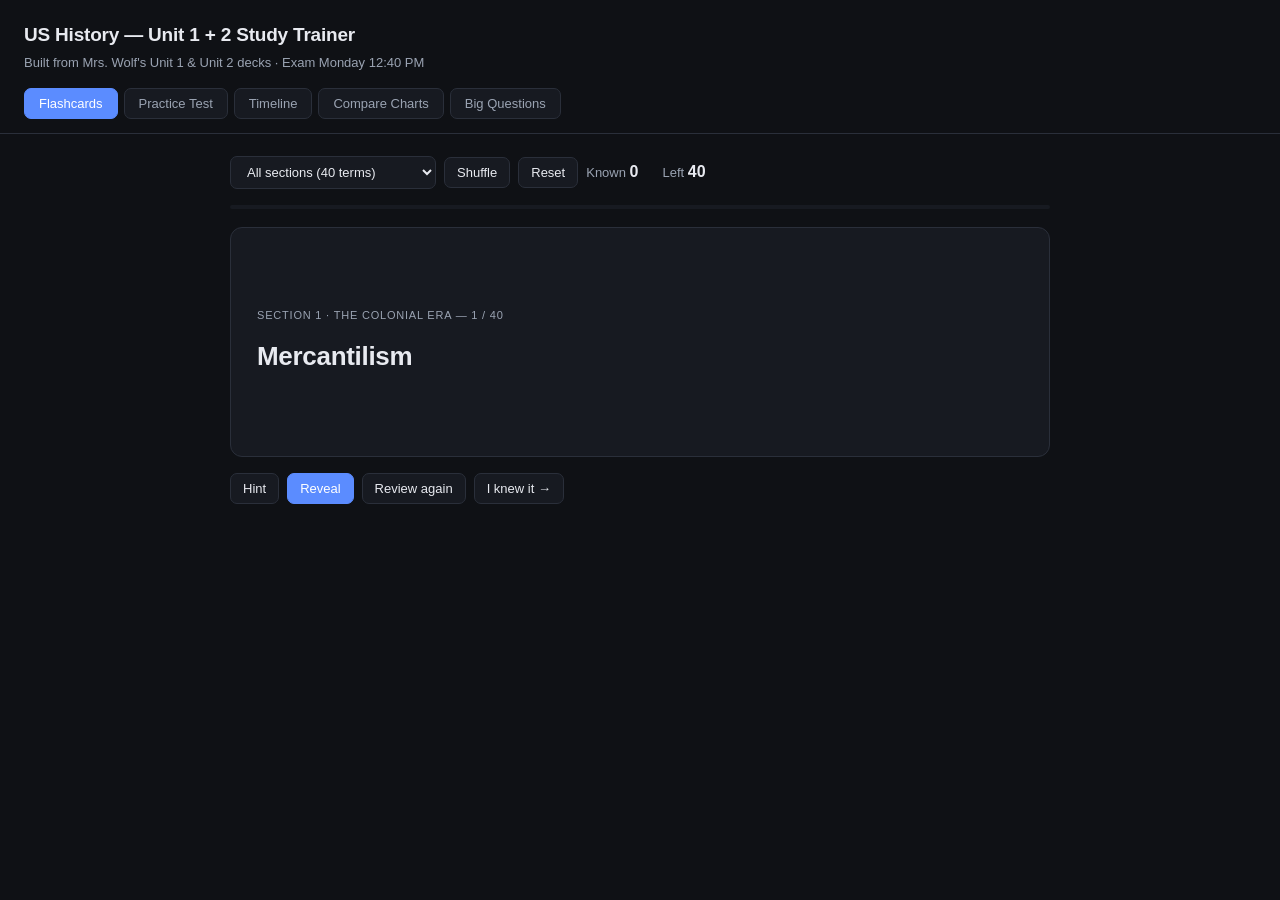
==== index.html @ d0012673 "Add USH Unit 1+2 study trainer" ====
<!DOCTYPE html>
<html lang="en">
<head>
<meta charset="utf-8">
<meta name="viewport" content="width=device-width,initial-scale=1">
<title>USH Unit 1+2 Study Trainer</title>
<style>
:root{
  --bg:#0f1115; --panel:#171a21; --panel2:#1e222b; --line:#2a2f3a;
  --ink:#e8eaf0; --dim:#9aa3b2; --accent:#5b8cff; --good:#3ecf8e; --warn:#ffb020; --bad:#ff5c5c;
}
*{box-sizing:border-box}
body{margin:0;background:var(--bg);color:var(--ink);font:15px/1.55 -apple-system,BlinkMacSystemFont,"Segoe UI",sans-serif}
header{padding:20px 24px 14px;border-bottom:1px solid var(--line);position:sticky;top:0;background:var(--bg);z-index:10}
h1{margin:0 0 4px;font-size:19px;letter-spacing:-.2px}
.sub{color:var(--dim);font-size:13px}
nav{display:flex;gap:6px;margin-top:14px;flex-wrap:wrap}
nav button{background:var(--panel);border:1px solid var(--line);color:var(--dim);padding:7px 14px;border-radius:7px;cursor:pointer;font-size:13px;font-weight:500}
nav button.on{background:var(--accent);border-color:var(--accent);color:#fff}
main{max-width:860px;margin:0 auto;padding:22px 20px 80px}
.view{display:none} .view.on{display:block}
.bar{display:flex;gap:8px;flex-wrap:wrap;align-items:center;margin-bottom:16px}
select,.btn{background:var(--panel);border:1px solid var(--line);color:var(--ink);padding:7px 12px;border-radius:7px;font-size:13px;cursor:pointer}
.btn:hover{border-color:var(--accent)}
.btn.primary{background:var(--accent);border-color:var(--accent);color:#fff}
.prog{height:4px;background:var(--panel);border-radius:3px;overflow:hidden;margin-bottom:18px}
.prog i{display:block;height:100%;background:var(--accent);width:0;transition:width .25s}
.card{background:var(--panel);border:1px solid var(--line);border-radius:12px;padding:30px 26px;min-height:230px;display:flex;flex-direction:column;justify-content:center}
.tag{font-size:11px;text-transform:uppercase;letter-spacing:.8px;color:var(--dim);margin-bottom:12px}
.term{font-size:26px;font-weight:600;letter-spacing:-.3px}
.defn{margin-top:18px;padding-top:18px;border-top:1px solid var(--line);color:#cdd4e0;font-size:15px}
.defn ul{margin:8px 0 0;padding-left:18px} .defn li{margin:3px 0}
.hint{margin-top:14px;color:var(--warn);font-size:13px;font-style:italic}
.hidden{display:none}
.row{display:flex;gap:8px;margin-top:16px;flex-wrap:wrap}
.q{background:var(--panel);border:1px solid var(--line);border-radius:10px;padding:18px 20px;margin-bottom:12px}
.q h3{margin:0 0 12px;font-size:15px;font-weight:600}
.opt{display:block;width:100%;text-align:left;background:var(--panel2);border:1px solid var(--line);color:var(--ink);padding:10px 14px;border-radius:7px;margin-bottom:7px;cursor:pointer;font-size:14px}
.opt:hover{border-color:var(--accent)}
.opt.right{border-color:var(--good);background:rgba(62,207,142,.12)}
.opt.wrong{border-color:var(--bad);background:rgba(255,92,92,.12)}
.opt:disabled{cursor:default}
.why{margin-top:10px;font-size:13px;color:var(--dim);border-left:2px solid var(--accent);padding-left:12px}
.score{background:var(--panel);border:1px solid var(--line);border-radius:10px;padding:16px 20px;margin-bottom:16px;font-size:14px}
table{width:100%;border-collapse:collapse;margin:10px 0;font-size:13.5px}
th,td{border:1px solid var(--line);padding:8px 10px;text-align:left;vertical-align:top}
th{background:var(--panel2);font-weight:600;color:var(--dim);font-size:12px;text-transform:uppercase;letter-spacing:.5px}
.tl{border-left:2px solid var(--line);margin-left:10px;padding-left:20px}
.tl div{position:relative;padding:9px 0}
.tl div:before{content:"";position:absolute;left:-26px;top:15px;width:9px;height:9px;border-radius:50%;background:var(--accent)}
.tl b{color:var(--accent);font-variant-numeric:tabular-nums;margin-right:8px}
.big{background:var(--panel);border:1px solid var(--line);border-radius:10px;padding:18px 20px;margin-bottom:14px}
.big h3{margin:0 0 10px;font-size:15px}
.big p{margin:0 0 10px;color:#cdd4e0;font-size:14px}
details summary{cursor:pointer;color:var(--accent);font-size:13px;font-weight:500;padding:4px 0}
.stat{display:inline-block;margin-right:16px;font-size:13px;color:var(--dim)}
.stat b{color:var(--ink);font-size:16px}
</style>
</head>
<body>
<header>
  <h1>US History &mdash; Unit 1 + 2 Study Trainer</h1>
  <div class="sub">Built from Mrs. Wolf's Unit 1 &amp; Unit 2 decks &middot; Exam Monday 12:40 PM</div>
  <nav>
    <button class="on" data-v="fc">Flashcards</button>
    <button data-v="qz">Practice Test</button>
    <button data-v="tl">Timeline</button>
    <button data-v="cmp">Compare Charts</button>
    <button data-v="essay">Big Questions</button>
  </nav>
</header>
<main>

<section class="view on" id="fc">
  <div class="bar">
    <select id="fcSec">
      <option value="all">All sections (40 terms)</option>
      <option value="1">1 &middot; The Colonial Era</option>
      <option value="2">2 &middot; Declaring Independence</option>
      <option value="3">3 &middot; The New Republic</option>
    </select>
    <button class="btn" id="fcShuffle">Shuffle</button>
    <button class="btn" id="fcReset">Reset</button>
    <span class="stat">Known <b id="fcKnown">0</b></span>
    <span class="stat">Left <b id="fcLeft">0</b></span>
  </div>
  <div class="prog"><i id="fcBar"></i></div>
  <div class="card">
    <div class="tag" id="fcTag"></div>
    <div class="term" id="fcTerm"></div>
    <div class="hint hidden" id="fcHint"></div>
    <div class="defn hidden" id="fcDef"></div>
  </div>
  <div class="row">
    <button class="btn" id="fcHintBtn">Hint</button>
    <button class="btn primary" id="fcFlip">Reveal</button>
    <button class="btn" id="fcAgain">Review again</button>
    <button class="btn" id="fcGot">I knew it &rarr;</button>
  </div>
</section>

<section class="view" id="qz">
  <div class="bar">
    <button class="btn primary" id="qzNew">New 20-question test</button>
    <span class="stat">Score <b id="qzScore">0 / 0</b></span>
  </div>
  <div id="qzBody"></div>
</section>

<section class="view" id="tl"></section>
<section class="view" id="cmp"></section>
<section class="view" id="essay"></section>

</main>
<script>
const TERMS=[
{s:1,t:"Mercantilism",h:"Think about WHO benefits: the colony or the mother country?",d:"Economic system where colonies exist to enrich the mother country. Colonies ship raw materials to England, England sends back manufactured goods that colonists must buy. New England and the Middle Colonies both operated under it."},
{s:1,t:"The Columbian Exchange",h:"It went BOTH directions, and one direction was far deadlier.",d:"The transfer of people, plants, animals, diseases, and ideas between the Old World and the New World after 1492.<ul><li><b>To the Americas:</b> smallpox, whooping cough, measles, chicken pox, horses, cattle, pigs, goats, metal tools, Christianity</li><li><b>To Europe:</b> corn, tomatoes, peppers, chocolate, pineapples, sweet potatoes, tobacco, gold/silver, medicines (quinine, anesthetics, muscle relaxants, aspirin)</li></ul>"},
{s:1,t:"Roanoke",h:"Two carved words are the only evidence left.",d:"England's FIRST attempt at a colony, and it failed. Known as \"The Lost Colony\" because the settlers vanished. The only evidence left behind was \"CRO\" and \"CROATOAN\" carved near the settlement."},
{s:1,t:"Jamestown",h:"A local tribe is the reason it survived.",d:"The first SUCCESSFUL English settlement, founded 1608 in present-day Virginia. The local Powhatan people helped it thrive."},
{s:1,t:"New England Colonies",h:"Four colonies. Rocky soil, cold winters, and a church at the center.",d:"<b>MA, NH, RI, CT.</b><ul><li><b>Geography:</b> rocky hilly soil, narrow coastal plain, heavy forests, bays and harbors, Appalachians to the west</li><li><b>Climate:</b> long harsh winters, short growing season</li><li><b>Settlers:</b> Pilgrims (Mayflower 1620) and Puritans; the Great Migration</li><li><b>Religion:</b> mostly Puritan, NOT tolerant, central to everything</li><li><b>Gov't:</b> governor/legislature/courts + town meetings (direct democracy)</li><li><b>Economy:</b> fishing, whaling, shipbuilding, rum, sea trade, furs. Farming unproductive. City: Boston</li></ul>"},
{s:1,t:"Middle Colonies",h:"Two nicknames: one about bread, one about a cooking pot.",d:"<b>NY, PA, NJ, DE.</b><ul><li><b>Geography:</b> Hudson and Delaware Rivers, rich fertile land, bays and harbors</li><li><b>Climate:</b> mild, long growing season</li><li><b>Settlers:</b> Scandinavians, Germans, Scots, Irish, African indentured servants, Puritans &mdash; the \"Melting Pot\"</li><li><b>Religion:</b> mostly TOLERATED &mdash; Quakers, Baptists, Anglicans, Lutherans, Mennonites, Jews</li><li><b>Economy:</b> the \"Breadbasket Colonies\" &mdash; wheat, barley, rye; iron manufacturing, watches, guns, glassware. Cities: Philadelphia, New York</li></ul>"},
{s:1,t:"Southern Colonies",h:"Warm, flat, and built on one labor system.",d:"<b>MD, VA, NC, SC, GA.</b><ul><li><b>Geography:</b> flat low Tidewater plains, rich soil, backcountry small farms toward the Appalachians</li><li><b>Climate:</b> warm, hot humid summers, mild winters &mdash; no brutal winters, but the moist heat carried killer diseases</li><li><b>Economy:</b> large plantations, cash crops (tobacco, rice, indigo, cotton), SLAVERY. Little manufacturing</li><li><b>Gov't:</b> royal colonies, governor chosen by the King; House of Burgesses (elected assembly)</li><li><b>Religion:</b> mixed (Baptists, Anglicans), minor role &mdash; the focus was profit</li></ul>"},
{s:1,t:"Puritans",h:"\"A city upon a hill.\"",d:"English Protestants/Separatists who settled New England seeking to purify the church. Religion was central to colonial life and they were NOT tolerant of other faiths. John Winthrop led the Massachusetts Bay Colony (11 ships, 1,000 people) and preached the \"city upon a hill\" sermon. Church and state cooperated closely."},
{s:1,t:"Sugar Act",h:"1764. Also called the Plantation Act or Revenue Act.",d:"A strongly enforced tax on sugar, molasses, and other products imported into the American colonies from NON-British Caribbean sources. Also called the Plantation Act or the Revenue Act. Passed 1764 to help pay off French and Indian War debt."},
{s:1,t:"Cash Crops",h:"Grown to sell, not to eat.",d:"Crops grown for sale and profit rather than for the farmer's own use.<ul><li><b>South:</b> tobacco, rice, indigo, cotton</li><li><b>Middle:</b> wheat, barley, rye (the grain that made them the Breadbasket)</li></ul>"},
{s:1,t:"French and Indian War",h:"Britain won, and that's exactly what caused the problem.",d:"1754&ndash;1763, known in Europe as the Seven Years' War. France's expansion into the Ohio River Valley clashed with British colonial claims, leading Britain to declare war in 1756. <b>Britain won</b> and expelled France from North America &mdash; but came out buried in war debt. Paying that debt through colonial taxes, plus the Proclamation of 1763 blocking westward settlement, is what began pulling the colonies and England apart."},

{s:2,t:"Boston Massacre",h:"March 5, 1770. Five dead. It started with a snowball fight.",d:"March 5, 1770. A protest against the Townshend Acts and the British troops stationed in Boston turned violent &mdash; what began as a snowball fight ended with British soldiers firing into the crowd, killing five colonists. Became powerful anti-British propaganda and pushed the colonies closer to revolution."},
{s:2,t:"Common Sense",h:"January 10, 1776. A pamphlet, not a book.",d:"A pamphlet published January 10, 1776 by radical <b>Thomas Paine</b>. It called for a republic and made the case for outright independence from Britain in plain language ordinary colonists could read. Inspired the delegates at the Philadelphia Convention."},
{s:2,t:"Crispus Attucks",h:"One of the five.",d:"One of the five colonists killed at the Boston Massacre on March 5, 1770. Of African and Native American descent, he is often remembered as the first casualty of the American Revolution."},
{s:2,t:"Sons of Liberty",h:"Founded by a man named Adams (not John).",d:"An organization created by <b>Samuel Adams</b>. A group of revolutionaries who resisted British taxation and advocated for colonists' rights, often through boycotts, intimidation of tax collectors, and direct action like the Boston Tea Party."},
{s:2,t:"John Adams",h:"His Revolutionary-era job was logistics, not fighting.",d:"A Founding Father who worked as part of the Continental Congress to provide funds and supplies for the war effort. Later became the first Vice President under Washington. He was NOT at the Constitutional Convention &mdash; he was in Great Britain."},
{s:2,t:"Townshend Acts",h:"1767. Five specific goods, one of which caused a famous party.",d:"1767. Charles Townshend became the new British treasurer and imposed indirect taxes on <b>glass, lead, paint, paper, and tea</b>. Colonists responded with boycotts, Britain sent troops to keep control, and that troop presence led directly to the Boston Massacre in 1770."},
{s:2,t:"Continental Congress",h:"It was a reaction to a specific set of 1774 laws.",d:"Created in response to the Intolerable Acts. The <b>First Continental Congress (1774)</b> brought delegates from 12 colonies together in Philadelphia; they sent a letter of grievances to King George III. It became the governing body that coordinated the war effort."},
{s:2,t:"Intolerable Acts",h:"Four laws, one punished city, one closed harbor.",d:"1774. A series of FOUR laws passed by British Parliament to punish the colony of Massachusetts Bay for the Boston Tea Party. They closed Boston Harbor. The colonial response was the First Continental Congress and the Committees of Correspondence."},
{s:2,t:"Tar and Feathering",h:"A punishment, not a policy.",d:"A violent and painful public punishment colonists used against British tax officials &mdash; hot tar poured on the victim followed by feathers. A form of intimidation protest meant to make enforcing British taxes impossible."},
{s:2,t:"Stamp Act",h:"1765. It taxed paper itself.",d:"An act of British Parliament in 1765 that raised revenue by imposing a stamp duty on newspapers and legal and commercial documents. Colonial opposition was so fierce it was repealed in 1766 &mdash; but the repeal came with the Declaratory Act asserting Parliament's right to tax the colonies anyway."},
{s:2,t:"Boston Tea Party",h:"1773, and it was a response to a tax that actually made tea cheaper.",d:"December 1773. In protest of the Tea Act, colonists (Sons of Liberty) boarded British ships and dumped chests of tea into Boston Harbor. Britain retaliated with the Intolerable Acts in 1774."},
{s:2,t:"Thomas Jefferson",h:"He wrote the most famous document of 1776 and missed the most famous meeting of 1787.",d:"Wrote the <b>Declaration of Independence</b>, approved July 4, 1776 &mdash; an \"explanation\" of independence that listed the misdeeds of King George III. Note the hypocrisy angle Mrs. Wolf raises: \"all men are created equal\" while hundreds of thousands were enslaved. He missed the Constitutional Convention (he was in France) and later served as Washington's Secretary of State."},
{s:2,t:"George Washington",h:"Three separate roles across both units.",d:"<b>General of the Continental Army</b> &mdash; understood what needed to happen for America to win; his early strategy was simply \"don't lose.\" Later <b>President of the Constitutional Convention</b> (1787), then <b>first U.S. President</b>, unanimously chosen by the electoral college."},
{s:2,t:"Lexington and Concord",h:"1775. Massachusetts. A midnight ride warned them.",d:"1775, in <b>Massachusetts</b>. The first battles of the American Revolution &mdash; \"the shot heard round the world.\" Paul Revere's famous midnight ride warned the colonists the British were coming."},
{s:2,t:"Battle of Bunker Hill",h:"May 1775. A British win, but a costly one.",d:"May 1775 in Massachusetts. Part of the Northern Campaign (1775&ndash;77), which went badly for the colonists. A British victory."},
{s:2,t:"Battle of Saratoga",h:"The single most important answer in Unit 2.",d:"<b>October 1777, New York. THE TURNING POINT OF THE WAR.</b> The American victory convinced <b>France to become a U.S. ally</b> &mdash; and French naval power, money, and supplies are what ultimately made independence possible."},
{s:2,t:"Battle of Yorktown",h:"October 1781. An entire army surrendered.",d:"October 1781 in Virginia. A huge American victory where <b>General Cornwallis surrendered his entire army</b>. British communication failures contributed to the defeat. After Yorktown, British desire to continue the war collapsed, leading to the Treaty of Paris."},
{s:2,t:"Patriots",h:"Pick a side.",d:"Colonists who supported independence from Britain and backed the Revolution."},
{s:2,t:"Loyalists",h:"The other side.",d:"Colonists who remained loyal to the British Crown and opposed the Revolution."},

{s:3,t:"Treaty of Paris (1783)",h:"Don't confuse it with the 1763 one.",d:"Signed 1783. Formally ended the American Revolution and recognized <b>America as its own independent nation</b>. It followed the British collapse after Yorktown."},
{s:3,t:"Articles of Confederation",h:"Make two lists: what it COULD do, and what it COULDN'T.",d:"America's first constitution. Created a loose confederation of sovereign states with a very weak central government, leaving most power with the states.<ul><li><b>Federal gov't COULD:</b> declare war, make treaties, borrow money, send diplomats abroad</li><li><b>Federal gov't COULD NOT:</b> regulate trade/commerce, collect taxes, enforce laws, issue currency</li><li>No executive branch, no national court system; any amendment needed all 13 states to agree</li></ul>The design came straight from what the writers hated about England: taxation without representation, an all-powerful central government, and a king who could change laws at will."},
{s:3,t:"Shays' Rebellion",h:"A farmer, a veteran of Bunker Hill, and a lot of courthouses.",d:"1786&ndash;1787. A series of violent attacks on courthouses and government property in <b>Massachusetts</b>, led by <b>Daniel Shays</b>, a farmer and former soldier who had fought at Bunker Hill. It escalated into full military confrontation and convinced Americans the nation needed a <b>stronger central government</b> &mdash; which is what led to the Constitutional Convention."},
{s:3,t:"New Jersey Plan",h:"Small states. One house, one vote.",d:"The <b>small state plan</b>. Proposed a <b>unicameral</b> (one-house) legislature with <b>one vote per state</b> &mdash; meaning 13 votes total. Essentially kept the Articles of Confederation but fixed obvious problems: Congress could tax if a majority of states approved, there would be a plural executive elected by Congress (recallable, one term only), and states would have to follow federal law."},
{s:3,t:"Virginia Plan",h:"Large states. Written by the Father of the Constitution.",d:"The <b>large state plan</b>, written by <b>James Madison</b>. Wanted to REPLACE the Articles of Confederation entirely with a <b>bicameral</b> (two-house) Congress where representation was apportioned <b>by population</b> &mdash; better for populous states. Became the framework for the whole Constitution, which is why Madison is called the Father of the Constitution. Small states objected (no term limits specified, and replacing the Articles looked like treason to some), creating a stalemate."},
{s:3,t:"The Great Compromise",h:"Introduced by a New England state. It gave both sides what they wanted.",d:"Introduced by <b>Connecticut</b>. Created a <b>bicameral legislature</b> that satisfied both plans:<ul><li><b>Upper house (Senate)</b> &mdash; EQUAL vote per state &rarr; small states happy</li><li><b>Lower house (House of Representatives)</b> &mdash; representation by POPULATION &rarr; large states happy</li></ul>"},
{s:3,t:"3/5ths Compromise",h:"It's about who counts toward population.",d:"Settled the question of who counted toward a state's population for representation: <b>one enslaved person counted as 3/5 of a person</b>. A compromise between Southern states wanting enslaved people counted for representation and Northern states objecting."},
{s:3,t:"Federalists",h:"Pro-Constitution. Three famous authors.",d:"<b>Supporters of the Constitution</b> who favored a strong central government with the power to enforce laws.<ul><li><b>Leaders:</b> Alexander Hamilton, James Madison, John Jay</li><li><b>Wanted:</b> powerful central gov't, two-house legislature, representative democracy</li><li><b>Argued:</b> the Articles were too weak; a stronger national gov't was needed to solve domestic problems and preserve the Union</li><li><b>Support:</b> Atlantic coast, large cities, merchants, elites</li><li><b>Advantage:</b> strong leaders, better organized. <b>Weakness:</b> no bill of rights</li><li>Wrote the <b>Federalist Papers</b> (No. 10 = defends republican gov't against mob rule; No. 51 = checks and balances; both Madison)</li></ul>"},
{s:3,t:"Anti-Federalists",h:"Anti-Constitution. They lost the fight but won the first ten amendments.",d:"<b>Opponents of the Constitution.</b><ul><li><b>Leaders:</b> Patrick Henry, Sam Adams</li><li><b>Feared:</b> the national gov't was too strong and states would lose power; no protection for basic freedoms; a President who could be re-elected forever, like a king</li><li><b>Wanted:</b> stronger state gov'ts, frequent elections, smaller districts, more direct democracy</li><li><b>Support:</b> backcountry/western frontier settlers, small farmers, state politicians</li><li><b>Weakness:</b> poorly organized, not united in their arguments</li><li>Their pressure is the reason the <b>Bill of Rights</b> exists</li></ul>"},
{s:3,t:"Bill of Rights",h:"1791. A number you should know cold.",d:"The <b>first 10 amendments</b> to the Constitution, added in <b>1791</b>. Came about in large part because of <b>Anti-Federalist</b> demands for written protection of basic freedoms. Context Mrs. Wolf gives: the U.S. Constitution has only been amended 27 times total, while France went through 14 constitutions in the same period."}
];

const TIMELINE=[
["1754-63","French and Indian War (Seven Years' War). Britain wins, gains land, and ends up deep in debt."],
["1763","Proclamation of 1763 &mdash; Britain forbids colonists from settling in the Ohio Valley."],
["1764","Sugar Act &mdash; taxes on sugar and molasses."],
["1765","Stamp Act &mdash; colonists must buy stamps for all printed material."],
["1765","Quartering Act &mdash; colonists must house and feed British soldiers."],
["1766","Stamp Act repealed after colonial opposition."],
["1767","Declaratory Act &mdash; Parliament ends the Stamp and Sugar Acts but asserts its right to tax the colonies."],
["1767","Townshend Acts &mdash; taxes on paint, glass, lead, paper, and tea."],
["1770","<b>Boston Massacre</b> &mdash; a snowball fight escalates; British soldiers kill five Americans."],
["1773","Tea Act &mdash; tax on tea."],
["1773","<b>Boston Tea Party</b> &mdash; colonists dump tea into Boston Harbor."],
["1774","Intolerable Acts &mdash; Britain punishes Boston, closes the harbor."],
["1774","First Continental Congress &mdash; delegates from 12 colonies write to King George III."],
["1775","<b>Lexington and Concord</b> &mdash; the American Revolution begins (Massachusetts)."],
["1775","Bunker Hill, MA &mdash; British victory."],
["1776","Sept-Dec: Battle of Long Island, NY &mdash; British win, but Washington escapes."],
["1776","Jan 10: <b>Common Sense</b> published by Thomas Paine."],
["1776","July 4: <b>Declaration of Independence</b> approved."],
["1776-77","Dec/Jan: Trenton and Princeton, NJ &mdash; American victories."],
["1777","Oct: <b>Saratoga, NY &mdash; THE TURNING POINT.</b> France allies with the U.S."],
["1781","Oct: <b>Yorktown, VA</b> &mdash; Cornwallis surrenders his entire army."],
["1783","<b>Treaty of Paris</b> &mdash; war ends, U.S. recognized as an independent nation."],
["1786-87","<b>Shays' Rebellion</b> in Massachusetts exposes the weakness of the Articles."],
["1787","May-Sept: <b>Constitutional Convention</b>, Philadelphia. 55 delegates, every state but Rhode Island."],
["1788","The Constitution is ratified by 9 of 13 states (New Hampshire puts it over the top)."],
["1789","George Washington elected President, John Adams Vice President. Judiciary Act passed."],
["1791","<b>Bill of Rights</b> added &mdash; first 10 amendments."],
["1791-94","Whiskey Rebellion &mdash; Washington handles it cleanly, unlike Shays' under the Articles."],
["1796","Washington's Farewell Address &mdash; two-term precedent, warns against permanent alliances, political parties, and sectionalism."]
];

/* ---------- Flashcards ---------- */
let deck=[],pos=0,known=new Set();
const $=id=>document.getElementById(id);
function buildDeck(){
  const s=$("fcSec").value;
  deck=TERMS.filter(x=>s==="all"||x.s==+s).map((x,i)=>x);
  pos=0;known.clear();render();
}
function render(){
  if(!deck.length)return;
  if(pos>=deck.length)pos=0;
  const c=deck[pos];
  $("fcTag").textContent=["","Section 1 \u00b7 The Colonial Era","Section 2 \u00b7 Declaring Independence","Section 3 \u00b7 The New Republic"][c.s]+"  \u2014  "+(pos+1)+" / "+deck.length;
  $("fcTerm").textContent=c.t;
  $("fcDef").innerHTML=c.d;
  $("fcHint").textContent=c.h;
  $("fcDef").classList.add("hidden");$("fcHint").classList.add("hidden");
  $("fcKnown").textContent=known.size;
  $("fcLeft").textContent=deck.length-known.size;
  $("fcBar").style.width=(known.size/deck.length*100)+"%";
}
$("fcFlip").onclick=()=>$("fcDef").classList.toggle("hidden");
$("fcHintBtn").onclick=()=>$("fcHint").classList.toggle("hidden");
$("fcGot").onclick=()=>{known.add(deck[pos].t);pos++;render();};
$("fcAgain").onclick=()=>{const c=deck.splice(pos,1)[0];deck.push(c);render();};
$("fcShuffle").onclick=()=>{deck.sort(()=>Math.random()-.5);pos=0;render();};
$("fcReset").onclick=buildDeck;
$("fcSec").onchange=buildDeck;

/* ---------- Quiz ---------- */
function stripHtml(h){const d=document.createElement("div");d.innerHTML=h;return d.textContent;}
function firstSentence(h){const txt=stripHtml(h).trim();const m=txt.match(/^[^.]+\./);return m?m[0]:txt.slice(0,140);}
let qScore=0,qDone=0;
function newQuiz(){
  qScore=0;qDone=0;$("qzScore").textContent="0 / 0";
  const pool=[...TERMS].sort(()=>Math.random()-.5).slice(0,20);
  const body=$("qzBody");body.innerHTML="";
  pool.forEach((c,i)=>{
    const wrong=TERMS.filter(x=>x.t!==c.t).sort(()=>Math.random()-.5).slice(0,3);
    const opts=[c,...wrong].sort(()=>Math.random()-.5);
    const div=document.createElement("div");div.className="q";
    div.innerHTML="<h3>"+(i+1)+". "+firstSentence(c.d)+"</h3>";
    opts.forEach(o=>{
      const b=document.createElement("button");b.className="opt";b.textContent=o.t;
      b.onclick=()=>{
        [...div.querySelectorAll(".opt")].forEach(x=>{x.disabled=true;if(x.textContent===c.t)x.classList.add("right");});
        if(o.t!==c.t)b.classList.add("wrong");else qScore++;
        qDone++;$("qzScore").textContent=qScore+" / "+qDone;
        const w=document.createElement("div");w.className="why";w.innerHTML="<b>"+c.t+":</b> "+c.d;
        div.appendChild(w);
      };
      div.appendChild(b);
    });
    body.appendChild(div);
  });
}
$("qzNew").onclick=newQuiz;

/* ---------- Static views ---------- */
$("tl").innerHTML='<div class="score">Mrs. Wolf gave you an explicit timeline slide on Day 3. Dates she is most likely to ask for are bolded.</div><div class="tl">'+
  TIMELINE.map(r=>'<div><b>'+r[0]+'</b>'+r[1]+'</div>').join("")+'</div>';

$("cmp").innerHTML=`
<div class="big"><h3>The Three Colonial Regions</h3>
<table><tr><th></th><th>New England</th><th>Middle</th><th>Southern</th></tr>
<tr><th>Colonies</th><td>MA, NH, RI, CT</td><td>NY, PA, NJ, DE</td><td>MD, VA, NC, SC, GA</td></tr>
<tr><th>Geography</th><td>Rocky, hilly, forested, narrow coastal plain</td><td>Rich fertile land, Hudson &amp; Delaware Rivers</td><td>Flat low Tidewater plains, rich soil, backcountry</td></tr>
<tr><th>Climate</th><td>Cold, long harsh winters, short growing season</td><td>Mild, long growing season</td><td>Warm, hot humid summers, mild winters</td></tr>
<tr><th>Who settled</th><td>Pilgrims &amp; Puritans</td><td>Melting pot: Germans, Scots, Irish, Scandinavians, Dutch</td><td>Planters seeking cheap land and profit</td></tr>
<tr><th>Religion</th><td>Puritan, NOT tolerant, central</td><td>Very tolerant, many denominations</td><td>Mixed, minor role &mdash; profit was the focus</td></tr>
<tr><th>Government</th><td>Town meetings (direct democracy)</td><td>Proprietor-chosen governors, assemblies</td><td>Royal colonies, King picks governor; House of Burgesses</td></tr>
<tr><th>Economy</th><td>Fishing, whaling, shipbuilding, rum, trade</td><td>Breadbasket: wheat, barley, rye; iron &amp; crafts</td><td>Plantations, cash crops, slavery</td></tr>
<tr><th>Cities</th><td>Boston</td><td>Philadelphia, New York</td><td>&mdash;</td></tr></table></div>

<div class="big"><h3>Spanish vs. French vs. English Colonization</h3>
<table><tr><th></th><th>Spanish</th><th>French</th><th>English</th></tr>
<tr><th>Goal</th><td>Gold, silver, glory, conversion</td><td>Fur trade</td><td>Settlement, land, religious freedom</td></tr>
<tr><th>Native relations</th><td>Exploitative &mdash; encomienda forced labor, conquest</td><td>Cooperative &mdash; Natives as valued trading partners</td><td>Mixed &mdash; help at first (Powhatan), then conflict over land</td></tr>
<tr><th>Settlement</th><td>~500k by 1650, mostly unmarried men; mestizos/mulattos</td><td>Little effort to encourage settlement</td><td>Whole families, permanent communities</td></tr>
<tr><th>Key figures/places</th><td>Ponce de Leon (FL), de Soto (SE), Coronado (SW), St. Augustine 1565, Santa Fe, las Casas</td><td>Champlain, Quebec 1608, St. Lawrence, Great Lakes, Mississippi</td><td>Roanoke (failed), Jamestown 1608</td></tr>
<tr><th>Weakness</th><td>Lust for gold over trade centers &mdash; no lasting U.S. settlements</td><td>Too few settlers to hold territory</td><td>Distinct, disunified colonies</td></tr></table></div>

<div class="big"><h3>Virginia Plan vs. New Jersey Plan vs. The Great Compromise</h3>
<table><tr><th></th><th>Virginia Plan</th><th>New Jersey Plan</th><th>Great Compromise</th></tr>
<tr><th>Backed by</th><td>Large states</td><td>Small states</td><td>Introduced by Connecticut</td></tr>
<tr><th>Author</th><td>James Madison</td><td>&mdash;</td><td>&mdash;</td></tr>
<tr><th>Legislature</th><td>Bicameral (two houses)</td><td>Unicameral (one house)</td><td>Bicameral</td></tr>
<tr><th>Representation</th><td>By population</td><td>One vote per state (13 total)</td><td>Senate = equal; House = by population</td></tr>
<tr><th>Articles?</th><td>Replace them entirely</td><td>Keep, but patch the worst flaws</td><td>New Constitution</td></tr></table></div>

<div class="big"><h3>Federalists vs. Anti-Federalists</h3>
<table><tr><th></th><th>Federalists</th><th>Anti-Federalists</th></tr>
<tr><th>Leaders</th><td>Hamilton, Madison, Jay</td><td>Patrick Henry, Sam Adams</td></tr>
<tr><th>Position</th><td>Supported the Constitution</td><td>Opposed the Constitution</td></tr>
<tr><th>Wanted</th><td>Powerful central gov't, 2-house legislature, representative democracy</td><td>Stronger states, frequent elections, smaller districts, more direct democracy</td></tr>
<tr><th>Argument</th><td>Articles too weak; strong national gov't needed to preserve the Union</td><td>National gov't too strong; states lose power; no list of rights</td></tr>
<tr><th>Advantages</th><td>Strong leaders, better organized</td><td>Appealed to popular distrust of gov't from colonial experience</td></tr>
<tr><th>Disadvantages</th><td>Lacked a bill of rights</td><td>Poorly organized</td></tr>
<tr><th>Support base</th><td>Atlantic coast, large cities, merchants, elites</td><td>Backcountry settlers, small farmers, state politicians</td></tr></table></div>

<div class="big"><h3>British vs. American Advantages in the War</h3>
<table><tr><th>British</th><th>American</th></tr>
<tr><td>Superior navy</td><td>Home-field environment / knew the land</td></tr>
<tr><td>Well supplied (food, equipment, ammunition)</td><td>Grand cause: independence, rights, liberty</td></tr>
<tr><td>Well paid and better trained</td><td>Surprisingly effective leadership</td></tr>
<tr><td>Native American and Hessian (German) allies</td><td>Time was on their side; Britain already in debt</td></tr>
<tr><td></td><td><b>The French alliance</b> (after Saratoga)</td></tr></table></div>

<div class="big"><h3>Articles of Confederation vs. The Constitution</h3>
<table><tr><th></th><th>Articles of Confederation</th><th>Constitution</th></tr>
<tr><th>Legislature</th><td>Unicameral, one vote per state</td><td>Bicameral: Senate (equal) + House (population)</td></tr>
<tr><th>Taxes</th><td>Cannot collect</td><td>Federal gov't can tax</td></tr>
<tr><th>Trade</th><td>Cannot regulate commerce</td><td>Can regulate interstate and foreign trade</td></tr>
<tr><th>Executive</th><td>None</td><td>President</td></tr>
<tr><th>Courts</th><td>No national court system</td><td>Federal judiciary</td></tr>
<tr><th>Currency</th><td>Cannot issue</td><td>Can issue</td></tr>
<tr><th>Enforcing laws</th><td>Cannot</td><td>Can</td></tr>
<tr><th>Amendments</th><td>All 13 states must agree</td><td>Supermajority process</td></tr>
<tr><th>Ratification</th><td>&mdash;</td><td>9 of 13 states</td></tr>
<tr><th>Rights</th><td>None listed</td><td>Bill of Rights added 1791</td></tr></table></div>`;

$("essay").innerHTML=`
<div class="score">These are the 15 discussion questions from your study guide. Try answering out loud first, then open the prompt to check whether you hit the points Mrs. Wolf's slides emphasize. The prompts are checklists, not scripts &mdash; write them in your own words.</div>

<div class="big"><h3>Section 1 &mdash; The Colonial Era</h3>
<details><summary>1. Reasons the British began settling in the colonies</summary><p>Did you cover: 17th-century population boom &middot; competition for land, food, and jobs creating a mobile vagrant population &middot; religious freedom after the Protestant Reformation &middot; search for the Northwest Passage &middot; safer seas after the defeat of the Spanish Armada &middot; poor European economy &middot; opportunity for land, especially for younger sons shut out by the Law of Primogeniture?</p></details>
<details><summary>2. Why the Northern colonies didn't need slavery as badly</summary><p>Build the answer off GEOGRAPHY and CLIMATE, not attitude. New England: rocky hilly soil, short growing season, long harsh winters &rarr; farming unproductive &rarr; no large plantations &rarr; economy based on fishing, whaling, shipbuilding, rum, and trade, which family and wage labor could handle. The South: warm climate, long growing season, flat fertile Tidewater soil &rarr; huge plantations growing labor-intensive cash crops (tobacco, rice, indigo, cotton) &rarr; enormous demand for forced labor.</p></details>
<details><summary>3. Similarities and differences among the three regions</summary><p>Use the Compare Charts tab. Hit all seven categories: colonies included, geography, climate, who settled, religion, government, economy. Similarity thread: all had English-style governor/legislature/courts and had to obey Parliament; all had bays and harbors and the Appalachians to the west.</p></details>
<details><summary>4. Products / economic activity by colony</summary><p>New England: fish, whale oil, ships, rum, furs, sea trade. Middle: wheat, barley, rye (Breadbasket), iron manufacturing, watches, guns, locks, cloth, glassware, hats, furs. Southern: tobacco, rice, indigo, cotton &mdash; plus forests, wetlands, and coastal fisheries.</p></details>
<details><summary>5. How the French and Indian War pulled the colonies and England apart</summary><p>Britain won but was left with enormous debt &rarr; Parliament decided the colonies should pay for their own defense &rarr; Sugar, Stamp, Quartering, Townshend Acts. Add the Proclamation of 1763, which blocked settlement in the Ohio Valley the colonists thought they had just fought for. Colonists resented paying taxes passed by a Parliament they had no representation in. Also note the Albany Congress and the "Join, or Die" flag as an early push toward colonial unity.</p></details></div>

<div class="big"><h3>Section 2 &mdash; Declaring Independence</h3>
<details><summary>1. Colonist actions in reaction to the British, 1765&ndash;1780</summary><p>Boycotts of British goods &middot; tarring and feathering tax collectors &middot; Boston Tea Party &middot; Sons of Liberty (Samuel Adams) &middot; Committees of Correspondence &middot; First Continental Congress &middot; and eventually armed resistance at Lexington and Concord.</p></details>
<details><summary>2. What created a new American identity</summary><p>Shared grievances and shared enemy &middot; "no taxation without representation" as a common slogan &middot; intercolonial communication through Committees of Correspondence and the Continental Congress &middot; Common Sense making independence a popular idea in plain language &middot; the Declaration of Independence &middot; fighting a war together and winning it.</p></details>
<details><summary>3. Strengths and weaknesses of both sides</summary><p>See the Compare Charts tab. For weaknesses, flip each list: Britain was fighting 3,000 miles from home in unfamiliar terrain with poor communication (which cost them Yorktown), and was already in debt. America had no navy, poor supply, untrained troops, and no money.</p></details>
<details><summary>4. Why Saratoga is the turning point</summary><p>One sentence matters most: the American victory at Saratoga (Oct 1777, NY) convinced FRANCE to become an ally. French naval power, financing, and supplies gave America protection on the Atlantic and the resources to keep fighting &mdash; the slides call the French the key factor in the war.</p></details>
<details><summary>5. Lasting effects of the American Revolution</summary><p>An independent nation recognized by the Treaty of Paris (1783) &middot; the need to build a government from scratch &rarr; Articles of Confederation &rarr; Constitution &middot; a new American identity &middot; ideals of liberty and equality that sat in open contradiction with slavery.</p></details>
<details><summary>6. Paine's message in Common Sense</summary><p>Published Jan 10, 1776. Argued for a REPUBLIC and for full independence rather than reconciliation, written in language ordinary colonists could read. It inspired those at the Philadelphia Convention and helped shift public opinion from protest to revolution.</p></details></div>

<div class="big"><h3>Section 3 &mdash; The New Republic</h3>
<details><summary>1. Strengths and weaknesses of the Articles of Confederation</summary><p>Strengths: it worked as a wartime alliance, could declare war, make treaties, borrow money, send diplomats; it protected states from the tyranny they'd just fought. Weaknesses: no power to tax, regulate trade, enforce laws, or issue currency; no executive; no national courts; amendments required all 13 states. Shays' Rebellion exposed all of it.</p></details>
<details><summary>2. The Constitutional Convention &mdash; what, who, outcome</summary><p>Why: to revise the Articles. What: they wrote an entirely new Constitution instead. When: May&ndash;September 1787. Where: Philadelphia, the Statehouse (Independence Hall). Who: 55 delegates from every state EXCEPT Rhode Island &mdash; white, wealthy, mostly lawyers, average age 42. Washington presided, Madison took the notes, Hamilton pushed for it, Franklin was the elder statesman. Absent: Jefferson (France), John Adams (Britain), Sam Adams (not chosen), Patrick Henry (opposed).</p></details>
<details><summary>3. Why the Great Compromise satisfied large AND small states</summary><p>Because it gave each side one house. Large states got the House of Representatives apportioned by population (the Virginia Plan's core demand). Small states got the Senate with an equal vote per state (the New Jersey Plan's core demand). Neither side had to fully surrender.</p></details>
<details><summary>4. Constitution vs. Articles &mdash; what changed</summary><p>Work down the Compare Charts table: taxation, trade regulation, executive branch, national courts, currency, law enforcement, amendment process, ratification threshold, and the Bill of Rights. The through-line: the Constitution fixed the Articles' central flaw, which was a federal government with responsibilities but no power to carry them out.</p></details></div>`;

document.querySelectorAll("nav button").forEach(b=>{
  b.onclick=()=>{
    document.querySelectorAll("nav button").forEach(x=>x.classList.remove("on"));
    document.querySelectorAll(".view").forEach(x=>x.classList.remove("on"));
    b.classList.add("on");document.getElementById(b.dataset.v).classList.add("on");
  };
});
buildDeck();newQuiz();
</script>
</body>
</html>
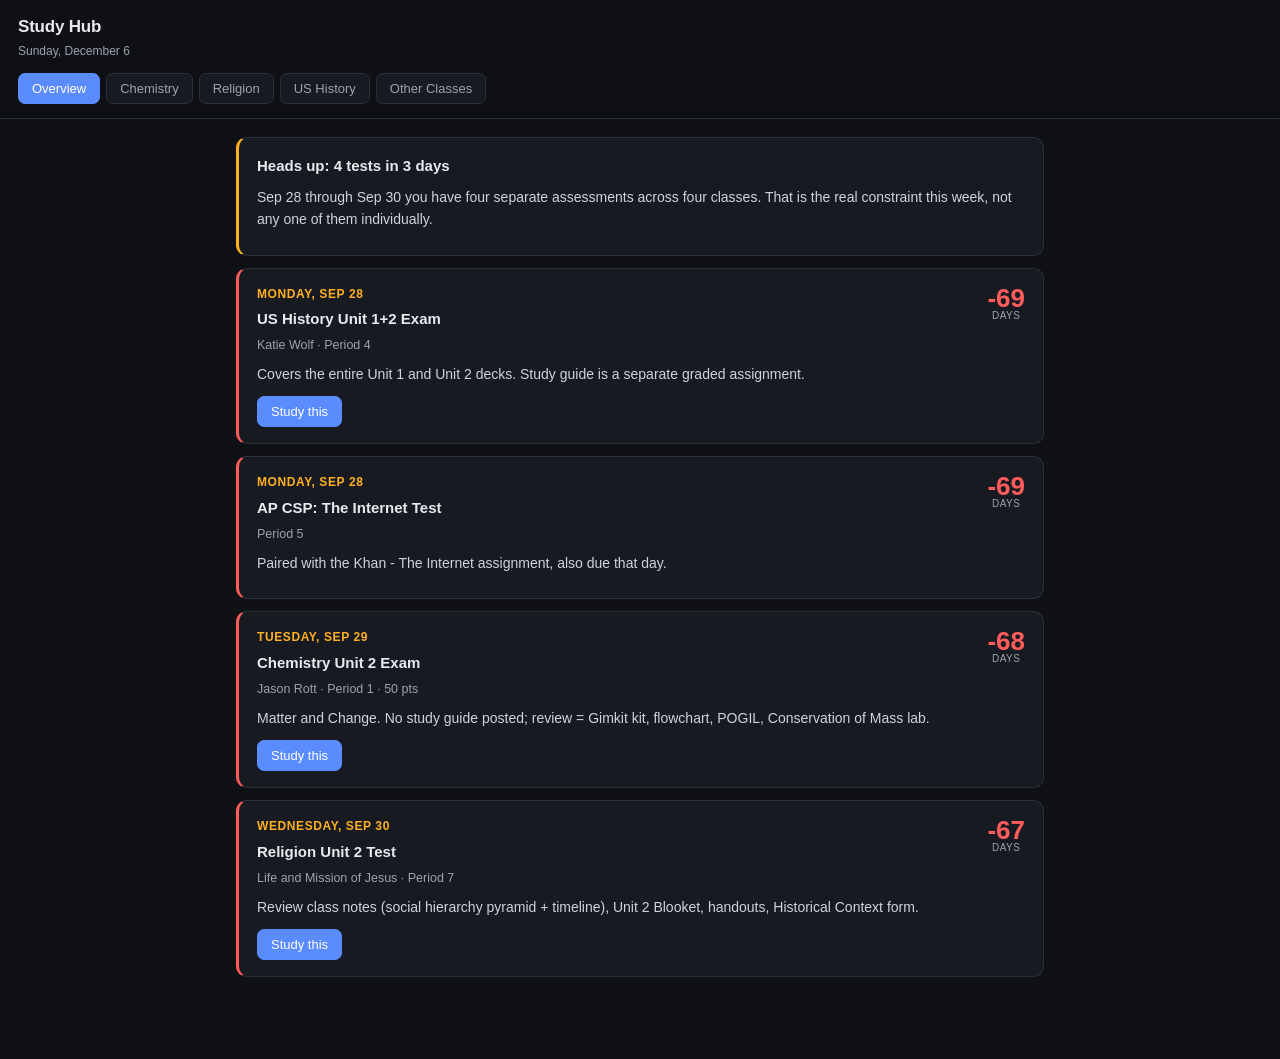
==== commit 588655f2: "Add multi-class study hub; move USH trainer to ush.html" ====
--- a/index.html
+++ b/index.html
@@ -3,346 +3,330 @@
 <head>
 <meta charset="utf-8">
 <meta name="viewport" content="width=device-width,initial-scale=1">
-<title>USH Unit 1+2 Study Trainer</title>
+<meta name="apple-mobile-web-app-capable" content="yes">
+<meta name="apple-mobile-web-app-status-bar-style" content="black-translucent">
+<title>James · Study Hub</title>
 <style>
-:root{
-  --bg:#0f1115; --panel:#171a21; --panel2:#1e222b; --line:#2a2f3a;
-  --ink:#e8eaf0; --dim:#9aa3b2; --accent:#5b8cff; --good:#3ecf8e; --warn:#ffb020; --bad:#ff5c5c;
-}
+:root{--bg:#0f1115;--panel:#171a21;--panel2:#1e222b;--line:#2a2f3a;--ink:#e8eaf0;--dim:#9aa3b2;
+--accent:#5b8cff;--good:#3ecf8e;--warn:#ffb020;--bad:#ff5c5c;--purple:#a78bfa;}
 *{box-sizing:border-box}
-body{margin:0;background:var(--bg);color:var(--ink);font:15px/1.55 -apple-system,BlinkMacSystemFont,"Segoe UI",sans-serif}
-header{padding:20px 24px 14px;border-bottom:1px solid var(--line);position:sticky;top:0;background:var(--bg);z-index:10}
-h1{margin:0 0 4px;font-size:19px;letter-spacing:-.2px}
-.sub{color:var(--dim);font-size:13px}
-nav{display:flex;gap:6px;margin-top:14px;flex-wrap:wrap}
-nav button{background:var(--panel);border:1px solid var(--line);color:var(--dim);padding:7px 14px;border-radius:7px;cursor:pointer;font-size:13px;font-weight:500}
+body{margin:0;background:var(--bg);color:var(--ink);font:15px/1.55 -apple-system,BlinkMacSystemFont,"Segoe UI",sans-serif;-webkit-text-size-adjust:100%}
+header{padding:calc(14px + env(safe-area-inset-top)) 18px 12px;border-bottom:1px solid var(--line);position:sticky;top:0;background:rgba(15,17,21,.97);backdrop-filter:blur(10px);z-index:20}
+h1{margin:0;font-size:17px;letter-spacing:-.2px}
+.sub{color:var(--dim);font-size:12px;margin-top:2px}
+nav{display:flex;gap:6px;margin-top:12px;overflow-x:auto;padding-bottom:2px;-webkit-overflow-scrolling:touch}
+nav::-webkit-scrollbar{display:none}
+nav button{background:var(--panel);border:1px solid var(--line);color:var(--dim);padding:7px 13px;border-radius:7px;cursor:pointer;font-size:13px;font-weight:500;white-space:nowrap;flex-shrink:0}
 nav button.on{background:var(--accent);border-color:var(--accent);color:#fff}
-main{max-width:860px;margin:0 auto;padding:22px 20px 80px}
-.view{display:none} .view.on{display:block}
-.bar{display:flex;gap:8px;flex-wrap:wrap;align-items:center;margin-bottom:16px}
-select,.btn{background:var(--panel);border:1px solid var(--line);color:var(--ink);padding:7px 12px;border-radius:7px;font-size:13px;cursor:pointer}
+main{max-width:840px;margin:0 auto;padding:18px 16px calc(70px + env(safe-area-inset-bottom))}
+.view{display:none}.view.on{display:block}
+.card{background:var(--panel);border:1px solid var(--line);border-radius:11px;padding:16px 18px;margin-bottom:12px}
+.card h3{margin:0 0 10px;font-size:15px}
+.card p{margin:0 0 8px;color:#cdd4e0;font-size:14px}
+.exam{border-left:3px solid var(--bad)}
+.exam.soon{border-left-color:var(--warn)}
+.exam .when{font-size:12px;color:var(--warn);text-transform:uppercase;letter-spacing:.6px;font-weight:600}
+.days{float:right;font-size:26px;font-weight:700;line-height:1;color:var(--bad)}
+.days small{display:block;font-size:10px;color:var(--dim);text-align:center;font-weight:500;letter-spacing:.5px;text-transform:uppercase}
+ul.tight{margin:6px 0 0;padding-left:18px}ul.tight li{margin:3px 0;color:#cdd4e0;font-size:14px}
+a{color:var(--accent)}
+.btn{display:inline-block;background:var(--panel2);border:1px solid var(--line);color:var(--ink);padding:7px 13px;border-radius:7px;font-size:13px;cursor:pointer;text-decoration:none;margin:3px 4px 0 0}
 .btn:hover{border-color:var(--accent)}
 .btn.primary{background:var(--accent);border-color:var(--accent);color:#fff}
-.prog{height:4px;background:var(--panel);border-radius:3px;overflow:hidden;margin-bottom:18px}
+.bar{display:flex;gap:7px;flex-wrap:wrap;align-items:center;margin-bottom:14px}
+select{background:var(--panel);border:1px solid var(--line);color:var(--ink);padding:7px 11px;border-radius:7px;font-size:13px}
+.prog{height:4px;background:var(--panel);border-radius:3px;overflow:hidden;margin-bottom:14px}
 .prog i{display:block;height:100%;background:var(--accent);width:0;transition:width .25s}
-.card{background:var(--panel);border:1px solid var(--line);border-radius:12px;padding:30px 26px;min-height:230px;display:flex;flex-direction:column;justify-content:center}
-.tag{font-size:11px;text-transform:uppercase;letter-spacing:.8px;color:var(--dim);margin-bottom:12px}
-.term{font-size:26px;font-weight:600;letter-spacing:-.3px}
-.defn{margin-top:18px;padding-top:18px;border-top:1px solid var(--line);color:#cdd4e0;font-size:15px}
-.defn ul{margin:8px 0 0;padding-left:18px} .defn li{margin:3px 0}
-.hint{margin-top:14px;color:var(--warn);font-size:13px;font-style:italic}
+.fc{background:var(--panel);border:1px solid var(--line);border-radius:12px;padding:26px 20px;min-height:210px;display:flex;flex-direction:column;justify-content:center}
+.tag{font-size:11px;text-transform:uppercase;letter-spacing:.8px;color:var(--dim);margin-bottom:10px}
+.term{font-size:23px;font-weight:600;letter-spacing:-.3px}
+.defn{margin-top:15px;padding-top:15px;border-top:1px solid var(--line);color:#cdd4e0;font-size:14.5px}
+.defn ul{margin:7px 0 0;padding-left:18px}.defn li{margin:3px 0}
+.hint{margin-top:12px;color:var(--warn);font-size:13px;font-style:italic}
 .hidden{display:none}
-.row{display:flex;gap:8px;margin-top:16px;flex-wrap:wrap}
-.q{background:var(--panel);border:1px solid var(--line);border-radius:10px;padding:18px 20px;margin-bottom:12px}
-.q h3{margin:0 0 12px;font-size:15px;font-weight:600}
-.opt{display:block;width:100%;text-align:left;background:var(--panel2);border:1px solid var(--line);color:var(--ink);padding:10px 14px;border-radius:7px;margin-bottom:7px;cursor:pointer;font-size:14px}
-.opt:hover{border-color:var(--accent)}
+.row{display:flex;gap:7px;margin-top:14px;flex-wrap:wrap}
+.q{background:var(--panel);border:1px solid var(--line);border-radius:10px;padding:15px 17px;margin-bottom:11px}
+.q h4{margin:0 0 11px;font-size:14.5px;font-weight:600}
+.opt{display:block;width:100%;text-align:left;background:var(--panel2);border:1px solid var(--line);color:var(--ink);padding:10px 13px;border-radius:7px;margin-bottom:6px;cursor:pointer;font-size:14px}
 .opt.right{border-color:var(--good);background:rgba(62,207,142,.12)}
 .opt.wrong{border-color:var(--bad);background:rgba(255,92,92,.12)}
-.opt:disabled{cursor:default}
-.why{margin-top:10px;font-size:13px;color:var(--dim);border-left:2px solid var(--accent);padding-left:12px}
-.score{background:var(--panel);border:1px solid var(--line);border-radius:10px;padding:16px 20px;margin-bottom:16px;font-size:14px}
-table{width:100%;border-collapse:collapse;margin:10px 0;font-size:13.5px}
-th,td{border:1px solid var(--line);padding:8px 10px;text-align:left;vertical-align:top}
-th{background:var(--panel2);font-weight:600;color:var(--dim);font-size:12px;text-transform:uppercase;letter-spacing:.5px}
-.tl{border-left:2px solid var(--line);margin-left:10px;padding-left:20px}
-.tl div{position:relative;padding:9px 0}
-.tl div:before{content:"";position:absolute;left:-26px;top:15px;width:9px;height:9px;border-radius:50%;background:var(--accent)}
-.tl b{color:var(--accent);font-variant-numeric:tabular-nums;margin-right:8px}
-.big{background:var(--panel);border:1px solid var(--line);border-radius:10px;padding:18px 20px;margin-bottom:14px}
-.big h3{margin:0 0 10px;font-size:15px}
-.big p{margin:0 0 10px;color:#cdd4e0;font-size:14px}
-details summary{cursor:pointer;color:var(--accent);font-size:13px;font-weight:500;padding:4px 0}
-.stat{display:inline-block;margin-right:16px;font-size:13px;color:var(--dim)}
-.stat b{color:var(--ink);font-size:16px}
+.why{margin-top:9px;font-size:13px;color:var(--dim);border-left:2px solid var(--accent);padding-left:11px}
+.stat{font-size:12.5px;color:var(--dim)}.stat b{color:var(--ink);font-size:15px}
+table{width:100%;border-collapse:collapse;margin:9px 0;font-size:13px}
+th,td{border:1px solid var(--line);padding:7px 9px;text-align:left;vertical-align:top}
+th{background:var(--panel2);font-weight:600;color:var(--dim);font-size:11.5px;text-transform:uppercase;letter-spacing:.4px}
+.tl{border-left:2px solid var(--line);margin-left:8px;padding-left:18px}
+.tl div{position:relative;padding:8px 0;font-size:14px;color:#cdd4e0}
+.tl div:before{content:"";position:absolute;left:-24px;top:14px;width:8px;height:8px;border-radius:50%;background:var(--accent)}
+.tl b{color:var(--accent);margin-right:7px;font-variant-numeric:tabular-nums}
+details summary{cursor:pointer;color:var(--accent);font-size:13px;font-weight:500;padding:3px 0}
+.note{background:rgba(255,176,32,.09);border:1px solid rgba(255,176,32,.3);border-radius:9px;padding:12px 15px;margin-bottom:12px;font-size:13.5px;color:#e6d9bd}
+.flow{font-family:ui-monospace,SFMono-Regular,Menlo,monospace;font-size:12.5px;line-height:1.75;background:var(--panel2);border:1px solid var(--line);border-radius:9px;padding:14px;overflow-x:auto;color:#cdd4e0;white-space:pre}
+.pill{display:inline-block;background:var(--panel2);border:1px solid var(--line);border-radius:20px;padding:3px 10px;font-size:11.5px;color:var(--dim);margin:2px 3px 0 0}
 </style>
 </head>
 <body>
 <header>
-  <h1>US History &mdash; Unit 1 + 2 Study Trainer</h1>
-  <div class="sub">Built from Mrs. Wolf's Unit 1 &amp; Unit 2 decks &middot; Exam Monday 12:40 PM</div>
+  <h1>Study Hub</h1>
+  <div class="sub" id="today"></div>
   <nav>
-    <button class="on" data-v="fc">Flashcards</button>
-    <button data-v="qz">Practice Test</button>
-    <button data-v="tl">Timeline</button>
-    <button data-v="cmp">Compare Charts</button>
-    <button data-v="essay">Big Questions</button>
+    <button class="on" data-v="home">Overview</button>
+    <button data-v="chem">Chemistry</button>
+    <button data-v="rel">Religion</button>
+    <button data-v="ush">US History</button>
+    <button data-v="other">Other Classes</button>
   </nav>
 </header>
 <main>
 
-<section class="view on" id="fc">
+<section class="view on" id="home"></section>
+
+<section class="view" id="chem">
+  <div class="note"><b>Chem Unit 2 Exam</b> &middot; 50 pts, Mastery &middot; due Mon Sep 29 &middot; Mr. Rott. There is no study guide document posted. Mr. Rott's review resources are the Gimkit kit, the matter classification flowchart, the POGIL, and the Conservation of Mass lab. Everything below is pulled from those.</div>
   <div class="bar">
-    <select id="fcSec">
-      <option value="all">All sections (40 terms)</option>
-      <option value="1">1 &middot; The Colonial Era</option>
-      <option value="2">2 &middot; Declaring Independence</option>
-      <option value="3">3 &middot; The New Republic</option>
-    </select>
-    <button class="btn" id="fcShuffle">Shuffle</button>
-    <button class="btn" id="fcReset">Reset</button>
-    <span class="stat">Known <b id="fcKnown">0</b></span>
-    <span class="stat">Left <b id="fcLeft">0</b></span>
+    <button class="btn primary" id="cFc">Flashcards</button>
+    <button class="btn" id="cQz">Practice Test</button>
+    <button class="btn" id="cRef">Reference</button>
   </div>
-  <div class="prog"><i id="fcBar"></i></div>
-  <div class="card">
-    <div class="tag" id="fcTag"></div>
-    <div class="term" id="fcTerm"></div>
-    <div class="hint hidden" id="fcHint"></div>
-    <div class="defn hidden" id="fcDef"></div>
+  <div id="chemBody"></div>
+</section>
+
+<section class="view" id="rel">
+  <div class="note"><b>Religion Unit 2 Test</b> &middot; Life and Mission of Jesus &middot; due Wed Sep 30. Ms./Mr.'s posted instructions say to review: class notes (<b>especially the social hierarchy pyramid and the timeline</b>), the Unit 2 Blooket, handouts and reflection notes, and the Historical Context Google Form. No study guide document was posted.</div>
+  <div class="note" style="background:rgba(255,92,92,.09);border-color:rgba(255,92,92,.3);color:#f0cfcf"><b>Gap you need to fill yourself:</b> the "26 NT Background" slide deck in Classroom does <b>not</b> contain the social hierarchy pyramid, and it has no single timeline slide. Those came from a paper handout or board work in class. I built a timeline below from the dates scattered through the deck, but check it against your own notes, and get the pyramid from a classmate if you don't have it.</div>
+  <div class="bar">
+    <button class="btn primary" id="rFc">Flashcards</button>
+    <button class="btn" id="rQz">Practice Test</button>
+    <button class="btn" id="rRef">Timeline &amp; Groups</button>
   </div>
-  <div class="row">
-    <button class="btn" id="fcHintBtn">Hint</button>
-    <button class="btn primary" id="fcFlip">Reveal</button>
-    <button class="btn" id="fcAgain">Review again</button>
-    <button class="btn" id="fcGot">I knew it &rarr;</button>
-  </div>
+  <div id="relBody"></div>
 </section>
 
-<section class="view" id="qz">
-  <div class="bar">
-    <button class="btn primary" id="qzNew">New 20-question test</button>
-    <span class="stat">Score <b id="qzScore">0 / 0</b></span>
-  </div>
-  <div id="qzBody"></div>
-</section>
-
-<section class="view" id="tl"></section>
-<section class="view" id="cmp"></section>
-<section class="view" id="essay"></section>
+<section class="view" id="ush"></section>
+<section class="view" id="other"></section>
 
 </main>
 <script>
-const TERMS=[
-{s:1,t:"Mercantilism",h:"Think about WHO benefits: the colony or the mother country?",d:"Economic system where colonies exist to enrich the mother country. Colonies ship raw materials to England, England sends back manufactured goods that colonists must buy. New England and the Middle Colonies both operated under it."},
-{s:1,t:"The Columbian Exchange",h:"It went BOTH directions, and one direction was far deadlier.",d:"The transfer of people, plants, animals, diseases, and ideas between the Old World and the New World after 1492.<ul><li><b>To the Americas:</b> smallpox, whooping cough, measles, chicken pox, horses, cattle, pigs, goats, metal tools, Christianity</li><li><b>To Europe:</b> corn, tomatoes, peppers, chocolate, pineapples, sweet potatoes, tobacco, gold/silver, medicines (quinine, anesthetics, muscle relaxants, aspirin)</li></ul>"},
-{s:1,t:"Roanoke",h:"Two carved words are the only evidence left.",d:"England's FIRST attempt at a colony, and it failed. Known as \"The Lost Colony\" because the settlers vanished. The only evidence left behind was \"CRO\" and \"CROATOAN\" carved near the settlement."},
-{s:1,t:"Jamestown",h:"A local tribe is the reason it survived.",d:"The first SUCCESSFUL English settlement, founded 1608 in present-day Virginia. The local Powhatan people helped it thrive."},
-{s:1,t:"New England Colonies",h:"Four colonies. Rocky soil, cold winters, and a church at the center.",d:"<b>MA, NH, RI, CT.</b><ul><li><b>Geography:</b> rocky hilly soil, narrow coastal plain, heavy forests, bays and harbors, Appalachians to the west</li><li><b>Climate:</b> long harsh winters, short growing season</li><li><b>Settlers:</b> Pilgrims (Mayflower 1620) and Puritans; the Great Migration</li><li><b>Religion:</b> mostly Puritan, NOT tolerant, central to everything</li><li><b>Gov't:</b> governor/legislature/courts + town meetings (direct democracy)</li><li><b>Economy:</b> fishing, whaling, shipbuilding, rum, sea trade, furs. Farming unproductive. City: Boston</li></ul>"},
-{s:1,t:"Middle Colonies",h:"Two nicknames: one about bread, one about a cooking pot.",d:"<b>NY, PA, NJ, DE.</b><ul><li><b>Geography:</b> Hudson and Delaware Rivers, rich fertile land, bays and harbors</li><li><b>Climate:</b> mild, long growing season</li><li><b>Settlers:</b> Scandinavians, Germans, Scots, Irish, African indentured servants, Puritans &mdash; the \"Melting Pot\"</li><li><b>Religion:</b> mostly TOLERATED &mdash; Quakers, Baptists, Anglicans, Lutherans, Mennonites, Jews</li><li><b>Economy:</b> the \"Breadbasket Colonies\" &mdash; wheat, barley, rye; iron manufacturing, watches, guns, glassware. Cities: Philadelphia, New York</li></ul>"},
-{s:1,t:"Southern Colonies",h:"Warm, flat, and built on one labor system.",d:"<b>MD, VA, NC, SC, GA.</b><ul><li><b>Geography:</b> flat low Tidewater plains, rich soil, backcountry small farms toward the Appalachians</li><li><b>Climate:</b> warm, hot humid summers, mild winters &mdash; no brutal winters, but the moist heat carried killer diseases</li><li><b>Economy:</b> large plantations, cash crops (tobacco, rice, indigo, cotton), SLAVERY. Little manufacturing</li><li><b>Gov't:</b> royal colonies, governor chosen by the King; House of Burgesses (elected assembly)</li><li><b>Religion:</b> mixed (Baptists, Anglicans), minor role &mdash; the focus was profit</li></ul>"},
-{s:1,t:"Puritans",h:"\"A city upon a hill.\"",d:"English Protestants/Separatists who settled New England seeking to purify the church. Religion was central to colonial life and they were NOT tolerant of other faiths. John Winthrop led the Massachusetts Bay Colony (11 ships, 1,000 people) and preached the \"city upon a hill\" sermon. Church and state cooperated closely."},
-{s:1,t:"Sugar Act",h:"1764. Also called the Plantation Act or Revenue Act.",d:"A strongly enforced tax on sugar, molasses, and other products imported into the American colonies from NON-British Caribbean sources. Also called the Plantation Act or the Revenue Act. Passed 1764 to help pay off French and Indian War debt."},
-{s:1,t:"Cash Crops",h:"Grown to sell, not to eat.",d:"Crops grown for sale and profit rather than for the farmer's own use.<ul><li><b>South:</b> tobacco, rice, indigo, cotton</li><li><b>Middle:</b> wheat, barley, rye (the grain that made them the Breadbasket)</li></ul>"},
-{s:1,t:"French and Indian War",h:"Britain won, and that's exactly what caused the problem.",d:"1754&ndash;1763, known in Europe as the Seven Years' War. France's expansion into the Ohio River Valley clashed with British colonial claims, leading Britain to declare war in 1756. <b>Britain won</b> and expelled France from North America &mdash; but came out buried in war debt. Paying that debt through colonial taxes, plus the Proclamation of 1763 blocking westward settlement, is what began pulling the colonies and England apart."},
-
-{s:2,t:"Boston Massacre",h:"March 5, 1770. Five dead. It started with a snowball fight.",d:"March 5, 1770. A protest against the Townshend Acts and the British troops stationed in Boston turned violent &mdash; what began as a snowball fight ended with British soldiers firing into the crowd, killing five colonists. Became powerful anti-British propaganda and pushed the colonies closer to revolution."},
-{s:2,t:"Common Sense",h:"January 10, 1776. A pamphlet, not a book.",d:"A pamphlet published January 10, 1776 by radical <b>Thomas Paine</b>. It called for a republic and made the case for outright independence from Britain in plain language ordinary colonists could read. Inspired the delegates at the Philadelphia Convention."},
-{s:2,t:"Crispus Attucks",h:"One of the five.",d:"One of the five colonists killed at the Boston Massacre on March 5, 1770. Of African and Native American descent, he is often remembered as the first casualty of the American Revolution."},
-{s:2,t:"Sons of Liberty",h:"Founded by a man named Adams (not John).",d:"An organization created by <b>Samuel Adams</b>. A group of revolutionaries who resisted British taxation and advocated for colonists' rights, often through boycotts, intimidation of tax collectors, and direct action like the Boston Tea Party."},
-{s:2,t:"John Adams",h:"His Revolutionary-era job was logistics, not fighting.",d:"A Founding Father who worked as part of the Continental Congress to provide funds and supplies for the war effort. Later became the first Vice President under Washington. He was NOT at the Constitutional Convention &mdash; he was in Great Britain."},
-{s:2,t:"Townshend Acts",h:"1767. Five specific goods, one of which caused a famous party.",d:"1767. Charles Townshend became the new British treasurer and imposed indirect taxes on <b>glass, lead, paint, paper, and tea</b>. Colonists responded with boycotts, Britain sent troops to keep control, and that troop presence led directly to the Boston Massacre in 1770."},
-{s:2,t:"Continental Congress",h:"It was a reaction to a specific set of 1774 laws.",d:"Created in response to the Intolerable Acts. The <b>First Continental Congress (1774)</b> brought delegates from 12 colonies together in Philadelphia; they sent a letter of grievances to King George III. It became the governing body that coordinated the war effort."},
-{s:2,t:"Intolerable Acts",h:"Four laws, one punished city, one closed harbor.",d:"1774. A series of FOUR laws passed by British Parliament to punish the colony of Massachusetts Bay for the Boston Tea Party. They closed Boston Harbor. The colonial response was the First Continental Congress and the Committees of Correspondence."},
-{s:2,t:"Tar and Feathering",h:"A punishment, not a policy.",d:"A violent and painful public punishment colonists used against British tax officials &mdash; hot tar poured on the victim followed by feathers. A form of intimidation protest meant to make enforcing British taxes impossible."},
-{s:2,t:"Stamp Act",h:"1765. It taxed paper itself.",d:"An act of British Parliament in 1765 that raised revenue by imposing a stamp duty on newspapers and legal and commercial documents. Colonial opposition was so fierce it was repealed in 1766 &mdash; but the repeal came with the Declaratory Act asserting Parliament's right to tax the colonies anyway."},
-{s:2,t:"Boston Tea Party",h:"1773, and it was a response to a tax that actually made tea cheaper.",d:"December 1773. In protest of the Tea Act, colonists (Sons of Liberty) boarded British ships and dumped chests of tea into Boston Harbor. Britain retaliated with the Intolerable Acts in 1774."},
-{s:2,t:"Thomas Jefferson",h:"He wrote the most famous document of 1776 and missed the most famous meeting of 1787.",d:"Wrote the <b>Declaration of Independence</b>, approved July 4, 1776 &mdash; an \"explanation\" of independence that listed the misdeeds of King George III. Note the hypocrisy angle Mrs. Wolf raises: \"all men are created equal\" while hundreds of thousands were enslaved. He missed the Constitutional Convention (he was in France) and later served as Washington's Secretary of State."},
-{s:2,t:"George Washington",h:"Three separate roles across both units.",d:"<b>General of the Continental Army</b> &mdash; understood what needed to happen for America to win; his early strategy was simply \"don't lose.\" Later <b>President of the Constitutional Convention</b> (1787), then <b>first U.S. President</b>, unanimously chosen by the electoral college."},
-{s:2,t:"Lexington and Concord",h:"1775. Massachusetts. A midnight ride warned them.",d:"1775, in <b>Massachusetts</b>. The first battles of the American Revolution &mdash; \"the shot heard round the world.\" Paul Revere's famous midnight ride warned the colonists the British were coming."},
-{s:2,t:"Battle of Bunker Hill",h:"May 1775. A British win, but a costly one.",d:"May 1775 in Massachusetts. Part of the Northern Campaign (1775&ndash;77), which went badly for the colonists. A British victory."},
-{s:2,t:"Battle of Saratoga",h:"The single most important answer in Unit 2.",d:"<b>October 1777, New York. THE TURNING POINT OF THE WAR.</b> The American victory convinced <b>France to become a U.S. ally</b> &mdash; and French naval power, money, and supplies are what ultimately made independence possible."},
-{s:2,t:"Battle of Yorktown",h:"October 1781. An entire army surrendered.",d:"October 1781 in Virginia. A huge American victory where <b>General Cornwallis surrendered his entire army</b>. British communication failures contributed to the defeat. After Yorktown, British desire to continue the war collapsed, leading to the Treaty of Paris."},
-{s:2,t:"Patriots",h:"Pick a side.",d:"Colonists who supported independence from Britain and backed the Revolution."},
-{s:2,t:"Loyalists",h:"The other side.",d:"Colonists who remained loyal to the British Crown and opposed the Revolution."},
-
-{s:3,t:"Treaty of Paris (1783)",h:"Don't confuse it with the 1763 one.",d:"Signed 1783. Formally ended the American Revolution and recognized <b>America as its own independent nation</b>. It followed the British collapse after Yorktown."},
-{s:3,t:"Articles of Confederation",h:"Make two lists: what it COULD do, and what it COULDN'T.",d:"America's first constitution. Created a loose confederation of sovereign states with a very weak central government, leaving most power with the states.<ul><li><b>Federal gov't COULD:</b> declare war, make treaties, borrow money, send diplomats abroad</li><li><b>Federal gov't COULD NOT:</b> regulate trade/commerce, collect taxes, enforce laws, issue currency</li><li>No executive branch, no national court system; any amendment needed all 13 states to agree</li></ul>The design came straight from what the writers hated about England: taxation without representation, an all-powerful central government, and a king who could change laws at will."},
-{s:3,t:"Shays' Rebellion",h:"A farmer, a veteran of Bunker Hill, and a lot of courthouses.",d:"1786&ndash;1787. A series of violent attacks on courthouses and government property in <b>Massachusetts</b>, led by <b>Daniel Shays</b>, a farmer and former soldier who had fought at Bunker Hill. It escalated into full military confrontation and convinced Americans the nation needed a <b>stronger central government</b> &mdash; which is what led to the Constitutional Convention."},
-{s:3,t:"New Jersey Plan",h:"Small states. One house, one vote.",d:"The <b>small state plan</b>. Proposed a <b>unicameral</b> (one-house) legislature with <b>one vote per state</b> &mdash; meaning 13 votes total. Essentially kept the Articles of Confederation but fixed obvious problems: Congress could tax if a majority of states approved, there would be a plural executive elected by Congress (recallable, one term only), and states would have to follow federal law."},
-{s:3,t:"Virginia Plan",h:"Large states. Written by the Father of the Constitution.",d:"The <b>large state plan</b>, written by <b>James Madison</b>. Wanted to REPLACE the Articles of Confederation entirely with a <b>bicameral</b> (two-house) Congress where representation was apportioned <b>by population</b> &mdash; better for populous states. Became the framework for the whole Constitution, which is why Madison is called the Father of the Constitution. Small states objected (no term limits specified, and replacing the Articles looked like treason to some), creating a stalemate."},
-{s:3,t:"The Great Compromise",h:"Introduced by a New England state. It gave both sides what they wanted.",d:"Introduced by <b>Connecticut</b>. Created a <b>bicameral legislature</b> that satisfied both plans:<ul><li><b>Upper house (Senate)</b> &mdash; EQUAL vote per state &rarr; small states happy</li><li><b>Lower house (House of Representatives)</b> &mdash; representation by POPULATION &rarr; large states happy</li></ul>"},
-{s:3,t:"3/5ths Compromise",h:"It's about who counts toward population.",d:"Settled the question of who counted toward a state's population for representation: <b>one enslaved person counted as 3/5 of a person</b>. A compromise between Southern states wanting enslaved people counted for representation and Northern states objecting."},
-{s:3,t:"Federalists",h:"Pro-Constitution. Three famous authors.",d:"<b>Supporters of the Constitution</b> who favored a strong central government with the power to enforce laws.<ul><li><b>Leaders:</b> Alexander Hamilton, James Madison, John Jay</li><li><b>Wanted:</b> powerful central gov't, two-house legislature, representative democracy</li><li><b>Argued:</b> the Articles were too weak; a stronger national gov't was needed to solve domestic problems and preserve the Union</li><li><b>Support:</b> Atlantic coast, large cities, merchants, elites</li><li><b>Advantage:</b> strong leaders, better organized. <b>Weakness:</b> no bill of rights</li><li>Wrote the <b>Federalist Papers</b> (No. 10 = defends republican gov't against mob rule; No. 51 = checks and balances; both Madison)</li></ul>"},
-{s:3,t:"Anti-Federalists",h:"Anti-Constitution. They lost the fight but won the first ten amendments.",d:"<b>Opponents of the Constitution.</b><ul><li><b>Leaders:</b> Patrick Henry, Sam Adams</li><li><b>Feared:</b> the national gov't was too strong and states would lose power; no protection for basic freedoms; a President who could be re-elected forever, like a king</li><li><b>Wanted:</b> stronger state gov'ts, frequent elections, smaller districts, more direct democracy</li><li><b>Support:</b> backcountry/western frontier settlers, small farmers, state politicians</li><li><b>Weakness:</b> poorly organized, not united in their arguments</li><li>Their pressure is the reason the <b>Bill of Rights</b> exists</li></ul>"},
-{s:3,t:"Bill of Rights",h:"1791. A number you should know cold.",d:"The <b>first 10 amendments</b> to the Constitution, added in <b>1791</b>. Came about in large part because of <b>Anti-Federalist</b> demands for written protection of basic freedoms. Context Mrs. Wolf gives: the U.S. Constitution has only been amended 27 times total, while France went through 14 constitutions in the same period."}
+/* ============ DATA ============ */
+const CHEM=[
+{s:"Classification",t:"Matter",h:"The broadest category on the whole flowchart.",d:"Anything that has mass and takes up space. Everything on the classification chart is a type of matter."},
+{s:"Classification",t:"Pure Substance",h:"All the particles look the same.",d:"Matter in which <b>all of the particles are identical</b>. Has a fixed composition. Splits into two types: <b>elements</b> and <b>compounds</b>. Pure substances are always homogeneous."},
+{s:"Classification",t:"Mixture",h:"More than one type of particle, just physically mixed together.",d:"Matter containing <b>two or more different types of particles</b> that are only physically combined, not chemically bonded. Because there's no chemical bond, a mixture <b>can be separated by physical means</b>. Written with an ampersand, like <code>Cu &amp; Zn</code>."},
+{s:"Classification",t:"Element",h:"About 100 of them exist.",d:"A pure substance made of <b>only one type of atom</b>. The simplest unit of matter that still keeps all the properties of that matter. There are about 100 different ones.<br><b>Examples:</b> gold, carbon, silver, Al, Br<sub>2</sub>.<br>Note Br<sub>2</sub> is still an element, not a compound, because both atoms are the same type."},
+{s:"Classification",t:"Compound",h:"Two or more DIFFERENT types of atom, bonded.",d:"A pure substance containing <b>two or more different types of atoms chemically bonded</b> together. Separating them requires a <b>chemical</b> change.<br><b>Examples:</b> salt (sodium chloride), water, NaHCO<sub>3</sub>, CO<sub>2</sub>."},
+{s:"Classification",t:"Homogeneous Mixture",h:"It has another name you should know.",d:"A mixture that is <b>uniform throughout</b> &mdash; two or more substances mixed in equal proportions everywhere, so you see only one phase. <b>Also called a solution.</b><br><b>Examples:</b> air, Kool-Aid."},
+{s:"Classification",t:"Heterogeneous Mixture",h:"You can see the different parts.",d:"A mixture of two or more substances that are <b>easily distinguishable</b> from each other. Not uniform, and can show two or more phases.<br><b>Examples:</b> soil, milk, granite."},
+{s:"Classification",t:"Physical Separation",h:"Nothing chemical happens.",d:"A separation method that does <b>not</b> change the composition of the matter &mdash; no chemical bonds are broken or formed.<br><b>Methods:</b> filtering, distillation, straining.<br><b>Works on:</b> mixtures only."},
+{s:"Classification",t:"Chemical Separation",h:"Bonds get broken.",d:"A separation that <b>requires a chemical change</b> &mdash; chemical bonds are broken and/or formed, and the substance no longer has the same characteristics as before.<br><b>Methods:</b> decomposition, electrolysis (like splitting water into hydrogen and oxygen in a fuel cell).<br><b>Needed for:</b> compounds."},
+{s:"Particles",t:"Atom vs. Element",h:"One is a particle, one is a substance.",d:"An <b>atom</b> is a single smallest particle. An <b>element</b> is a <i>substance</i> made up of only one type of atom. So an atom is the building block; the element is the material built from it."},
+{s:"Particles",t:"Molecule vs. Compound",h:"Br<sub>2</sub> is the trick case.",d:"A <b>molecule</b> is two or more atoms held together by chemical bonds &mdash; they can be the <i>same</i> type (Br<sub>2</sub>, O<sub>2</sub>). A <b>compound</b> is specifically made of two or more <i>different</i> types of atoms.<br>So: every compound is a molecule, but not every molecule is a compound."},
+{s:"Particles",t:"Reading Chemical Formulas",h:"Letters, subscripts, ampersands.",d:"<ul><li><b>Letters</b> (R, Sq, T in the POGIL) = the type of atom</li><li><b>Subscripts</b> (the small numbers) = how many of that atom are in the molecule</li><li><b>Touching atoms</b> are shown by writing them together = a chemical bond</li><li><b>An ampersand (&amp;)</b> means it's a <b>mixture</b> &mdash; separate substances, not bonded</li></ul>"},
+{s:"Particles",t:"Chemical Bond",h:"What's holding touching atoms together?",d:"The force holding two atoms together when they are drawn touching. Bonds are what make a group of atoms a single molecule rather than a mixture of separate particles."},
+{s:"Conservation",t:"Law of Conservation of Mass",h:"Nothing is created, nothing is destroyed.",d:"Mass is <b>neither created nor destroyed</b> in a chemical reaction. The total mass of the reactants equals the total mass of the products &mdash; the atoms just get rearranged."},
+{s:"Conservation",t:"Open vs. Closed System",h:"Where does the gas go?",d:"<b>Closed system</b> (cap on): gas cannot escape, so the measured mass stays constant and conservation of mass is easy to demonstrate.<br><b>Open system</b> (cap off): gas escapes into the room, so the balance reading <b>appears to drop</b>. Mass wasn't destroyed, it just left the container.<br>This is why the law is easier to prove in a closed system."},
+{s:"Conservation",t:"Alka Seltzer Reaction",h:"Know the equation and the gas.",d:"<code>Alka Seltzer (s) + water (l) &rarr; precipitate (s) + water (l) + carbon dioxide (g)</code><br>It's a <b>chemical</b> reaction because new substances are produced &mdash; a precipitate and carbon dioxide gas that weren't there before.<br>The <b>carbon dioxide gas</b> is the whole reason the open condition loses mass."},
+{s:"Conservation",t:"Why the closed bottle loses mass when opened",h:"The star on your graph.",d:"While capped, the CO<sub>2</sub> is trapped, so mass stays the same. The instant you remove the cap, the trapped CO<sub>2</sub> escapes and the mass drops to roughly match the open condition. That drop is direct evidence that the missing mass in the open system was gas, not destroyed matter &mdash; which <b>confirms</b> the Law of Conservation of Mass."},
+{s:"States",t:"Phase",h:"Count what you can visually distinguish.",d:"A physically distinct portion of a sample. <b>Pure substances and homogeneous mixtures show one phase.</b> <b>Heterogeneous mixtures can show two or more phases.</b> On the Venn worksheet, 'can be two or more phases' belongs to mixtures only."}
 ];
 
-const TIMELINE=[
-["1754-63","French and Indian War (Seven Years' War). Britain wins, gains land, and ends up deep in debt."],
-["1763","Proclamation of 1763 &mdash; Britain forbids colonists from settling in the Ohio Valley."],
-["1764","Sugar Act &mdash; taxes on sugar and molasses."],
-["1765","Stamp Act &mdash; colonists must buy stamps for all printed material."],
-["1765","Quartering Act &mdash; colonists must house and feed British soldiers."],
-["1766","Stamp Act repealed after colonial opposition."],
-["1767","Declaratory Act &mdash; Parliament ends the Stamp and Sugar Acts but asserts its right to tax the colonies."],
-["1767","Townshend Acts &mdash; taxes on paint, glass, lead, paper, and tea."],
-["1770","<b>Boston Massacre</b> &mdash; a snowball fight escalates; British soldiers kill five Americans."],
-["1773","Tea Act &mdash; tax on tea."],
-["1773","<b>Boston Tea Party</b> &mdash; colonists dump tea into Boston Harbor."],
-["1774","Intolerable Acts &mdash; Britain punishes Boston, closes the harbor."],
-["1774","First Continental Congress &mdash; delegates from 12 colonies write to King George III."],
-["1775","<b>Lexington and Concord</b> &mdash; the American Revolution begins (Massachusetts)."],
-["1775","Bunker Hill, MA &mdash; British victory."],
-["1776","Sept-Dec: Battle of Long Island, NY &mdash; British win, but Washington escapes."],
-["1776","Jan 10: <b>Common Sense</b> published by Thomas Paine."],
-["1776","July 4: <b>Declaration of Independence</b> approved."],
-["1776-77","Dec/Jan: Trenton and Princeton, NJ &mdash; American victories."],
-["1777","Oct: <b>Saratoga, NY &mdash; THE TURNING POINT.</b> France allies with the U.S."],
-["1781","Oct: <b>Yorktown, VA</b> &mdash; Cornwallis surrenders his entire army."],
-["1783","<b>Treaty of Paris</b> &mdash; war ends, U.S. recognized as an independent nation."],
-["1786-87","<b>Shays' Rebellion</b> in Massachusetts exposes the weakness of the Articles."],
-["1787","May-Sept: <b>Constitutional Convention</b>, Philadelphia. 55 delegates, every state but Rhode Island."],
-["1788","The Constitution is ratified by 9 of 13 states (New Hampshire puts it over the top)."],
-["1789","George Washington elected President, John Adams Vice President. Judiciary Act passed."],
-["1791","<b>Bill of Rights</b> added &mdash; first 10 amendments."],
-["1791-94","Whiskey Rebellion &mdash; Washington handles it cleanly, unlike Shays' under the Articles."],
-["1796","Washington's Farewell Address &mdash; two-term precedent, warns against permanent alliances, political parties, and sectionalism."]
+const REL=[
+{s:"Rome",t:"Pax Romana",h:"Two Latin words. Started under one emperor.",d:"\"Roman Peace\" &mdash; the long period of stability established under <b>Augustus Caesar</b>. It lasted until the <b>2nd century A.D.</b> and covered everything from Europe to the ancient Near East. The deck describes Rome in this era as \"like a peacock with feathers extending out.\""},
+{s:"Rome",t:"Roman Roads and Communication",h:"Why did ideas spread so fast?",d:"Rome built systems of <b>paved roads</b> connecting the edges of the empire to its center, and established <b>Roman police</b> who kept the roads relatively safe. The result was that exchange of goods and the spread of ideas became seamless &mdash; which later helped Christianity spread."},
+{s:"Rome",t:"Latin vs. Greek",h:"One for law, one for business.",d:"<b>Latin</b> was the language of the <b>west</b> and of <b>legal affairs</b>.<br><b>Greek</b> was the language of <b>international affairs and commerce</b>, and was the <b>most common spoken language</b>."},
+{s:"Rome",t:"Roman Citizenship",h:"Three rights, and who got it automatically.",d:"Citizenship was a <b>birthright for children born of free marriages</b>. Rights included:<ul><li>Vote</li><li>Hold office</li><li>Appeal to the emperor for disputes</li></ul>"},
+{s:"Rome",t:"Slavery in the Empire",h:"A percentage you should memorize.",d:"<b>40% of the empire were slaves.</b> They could buy their freedom, though the notes hedge this as \"kinda.\""},
+{s:"Rome",t:"Urbanization / The Cities",h:"Two named cities.",d:"Cities were at their height during this period. Named examples in the notes: the <b>Decapolis</b> and <b>Alexandria</b>."},
+{s:"Rome",t:"Rome's show of authority",h:"Two methods.",d:"Rome demonstrated its authority through <b>constant taxation</b> and <b>armed garrisons</b>. Rome respected Jewish local customs, but that respect depended entirely on the political ambitions of whichever leader was appointed."},
+{s:"Rome",t:"Emperors who persecuted Christians",h:"Three names.",d:"<b>Nero, Domitian, and Trajan</b> all made several attempts to wipe out Christianity. Eventually Christianity became the <b>official religion of the Roman Empire</b>. Note also that <b>Jesus was born during the reign of Augustus</b>."},
+{s:"Judea",t:"Pompey's Conquest (63 B.C.)",h:"The year Judea became Roman.",d:"<b>63 B.C.</b> &mdash; Pompey's conquest made <b>Judea a Roman province</b>."},
+{s:"Judea",t:"Herod the Great",h:"Named king of the Jews, and not a nice one.",d:"Ruled Judea and was named <b>king of the Jews</b>. The notes are blunt: he was <b>not benevolent or tolerant</b>. He is best known for <b>urbanization</b> and for <b>enlarging the Temple in Jerusalem</b> (in 10 B.C.)."},
+{s:"Judea",t:"Roman Governors",h:"How much power did they have?",d:"Governors held <b>supreme authority</b>, including <b>power over life and death</b>."},
+{s:"Judea",t:"Pontius Pilate",h:"Dates matter here.",d:"The most famous Roman governor of Judea, serving <b>26&ndash;36 A.D.</b>"},
+{s:"Judea",t:"First Jewish Revolt",h:"Four years, and it ends catastrophically.",d:"<b>66&ndash;70 A.D.</b> Jewish revolutionaries wanted independence from Rome. In <b>70 A.D., Rome destroyed Jerusalem and the Second Temple.</b> <b>Masada</b> fell in <b>74 A.D.</b>, where the Jewish rebels were defeated. A <b>Second Jewish Revolt</b> followed later."},
+{s:"Judea",t:"Hebrew Bible Canon",h:"Around 90 A.D.",d:"Around <b>90 A.D.</b>, the <b>Hebrew Bible canon was established</b> &mdash; shortly after the Temple's destruction forced Judaism to reorganize around text rather than sacrifice."},
+{s:"Temple",t:"The Temple (history)",h:"Three dates: built, destroyed, rebuilt.",d:"The Temple of Jesus' time was the <b>second</b> built in Jerusalem.<ul><li>First Temple built by <b>King Solomon around 1000 B.C.</b></li><li><b>Destroyed by the Babylonians in 586 B.C.</b>, when much of the Jewish population was deported from Judah to Babylon</li><li><b>Second Temple built in 515 B.C.</b>, later enlarged by <b>Herod the Great in 10 B.C.</b></li></ul>"},
+{s:"Temple",t:"Holy Place vs. Holy of Holies",h:"Who goes in, and how often?",d:"<b>Holy Place</b> &mdash; priests entered <b>twice a day</b>.<br><b>Holy of Holies</b> &mdash; the <b>high priest</b> entered <b>once a year</b>.<br>The Temple was both a symbol of Jewish unity and a sacred space where the presence of God abided."},
+{s:"Temple",t:"Synagogues",h:"A number: how many men make a quorum?",d:"Emerged in the ancient Near East <b>after the Babylonian invasion of 586 B.C.</b>, when Jews maintained faith and identity by meeting in small congregations.<ul><li>Existed wherever a <b>quorum of 10 males</b> gathered</li><li>Run by <b>adult male Jews</b> of the town</li><li><b>No sacrifices</b> were offered &mdash; <b>teaching substituted for sacrifice</b></li><li>Synagogue worship <b>greatly influenced the liturgy of early Christian churches</b></li></ul>"},
+{s:"Temple",t:"The Imperial Cult",h:"It ranged from mild to extreme. And one group got out of it.",d:"At its <b>least extreme</b>, just a pledge of allegiance to the emperor. At its <b>most extreme</b>, an emperor let being thought divine go to his head and forced people to sacrifice to him and praise him. How bad it got <b>depended on the emperor's ego</b>. It gave the Roman army a feeling of <b>pride and unity</b>. <b>Jews were exempt</b>, because they already had their own beliefs and their own God."},
+{s:"Groups",t:"Sadducees",h:"Priestly, and they don't survive 70 A.D.",d:"A <b>priestly class</b> that <b>strictly adhered to the Torah</b> (the first 5 books of the Bible) and nothing beyond it. <b>The destruction of the Temple ended their party in 70 A.D.</b>"},
+{s:"Groups",t:"Pharisees",h:"The opposite of the Sadducees. Their work survives today.",d:"Described in the notes as the <b>complete opposites of the Sadducees</b>: they followed <b>not only the Torah but also oral tradition</b>. <b>Rabbinic Judaism is the work of the Pharisees</b>, which is why they outlasted the Temple."},
+{s:"Groups",t:"Zealots",h:"Violence and one famous fortress.",d:"Strongly opposed Roman rule in Judea. Advocated <b>armed rebellion and violence</b> to achieve Jewish independence. Played a central role in the <b>First Jewish-Roman War</b>, including the <b>defense of Masada</b>."},
+{s:"Groups",t:"Essenes",h:"Desert, and a famous set of scrolls.",d:"Practiced <b>communal living and ritual purity near the Dead Sea</b>. Believed to have <b>written the Dead Sea Scrolls</b> before their community was disrupted by the Romans."},
+{s:"Groups",t:"Samaritans",h:"A harsh word the notes use.",d:"<b>Not seen as Jews</b> &mdash; the notes record the slur \"half-breeds.\" They followed a <b>similar Torah with some modifications</b>."},
+{s:"Groups",t:"Diaspora Jews",h:"What happened after 70 C.E.?",d:"When the Temple was destroyed in <b>70 C.E.</b>, Jews were <b>displaced to Europe, Northern Africa, and the Middle East</b>."}
 ];
 
-/* ---------- Flashcards ---------- */
-let deck=[],pos=0,known=new Set();
-const $=id=>document.getElementById(id);
-function buildDeck(){
-  const s=$("fcSec").value;
-  deck=TERMS.filter(x=>s==="all"||x.s==+s).map((x,i)=>x);
-  pos=0;known.clear();render();
+const REL_TL=[
+["~1000 B.C.","King Solomon builds the <b>First Temple</b> in Jerusalem."],
+["586 B.C.","<b>Babylonians destroy the First Temple.</b> Much of the Jewish population is deported from Judah to Babylon. <b>Synagogues emerge</b> as Jews keep their faith in small congregations."],
+["515 B.C.","The <b>Second Temple</b> is built."],
+["63 B.C.","<b>Pompey's conquest</b> &mdash; Judea becomes a Roman province."],
+["10 B.C.","<b>Herod the Great enlarges</b> the Temple in Jerusalem."],
+["Reign of Augustus","<b>Jesus is born.</b> This is also the era of the <b>Pax Romana</b>."],
+["26&ndash;36 A.D.","<b>Pontius Pilate</b> serves as governor of Judea."],
+["66&ndash;70 A.D.","<b>First Jewish Revolt.</b>"],
+["70 A.D.","<b>Rome destroys Jerusalem and the Second Temple.</b> The <b>Sadducees</b> end as a party. The <b>Diaspora</b> scatters Jews to Europe, North Africa, and the Middle East."],
+["74 A.D.","<b>Masada falls</b>; the Jewish rebels there are defeated."],
+["~90 A.D.","The <b>Hebrew Bible canon</b> is established."],
+["2nd century A.D.","<b>Pax Romana ends.</b> A <b>Second Jewish Revolt</b> occurs."]
+];
+
+const CLASSES=[
+{n:"US History - Sem 1",t:"Katie Wolf",p:"Period 4",work:[["Unit 1+2 Exam","Mon Sep 28, 12:40 PM",1],["AoC vs Constitution Comparison","due today",1]]},
+{n:"Chemistry I",t:"Jason Rott",p:"Period 1",work:[["Unit 2 Exam (50 pts, Mastery)","Tue Sep 29",1]]},
+{n:"Life and Mission of Jesus",t:"",p:"Period 7",work:[["Unit 2 Test","Wed Sep 30",1],["World of Jesus Game Debrief","due today 11:59 PM",1],["Class Reflection","Mon Nov 30",0]]},
+{n:"AP Computer Science: Principles",t:"",p:"Period 5",work:[["The Internet - test","Mon Sep 28",1],["Khan - The Internet","Mon Sep 28",1],["Internet KWL chart","no due date",0]]},
+{n:"English 10",t:"",p:"Period 8",work:[["Read + annotate Ch. 3","Mon Sep 28",1],["GrammarFlip + Membean Cycle 4","Mon Sep 28",1],["Emerson &amp; Thoreau annotations","no due date",0]]},
+{n:"Algebra II - Honors",t:"Mr. Kaplan",p:"Period 6",work:[["2.1.4 CYU","due today 11:59 PM",1],["Match My Parabola","no due date",0],["Ch. 2 Quiz #2","Tue Oct 27",0],["Ch. 2 Test","Mon Nov 2",0]]},
+{n:"Spanish II",t:"",p:"Period 3",work:[["Welcome Survey","no due date",0]]}
+];
+
+/* ============ HOME ============ */
+function daysUntil(m,d){const now=new Date();const t=new Date(now.getFullYear(),m-1,d);return Math.ceil((t-new Date(now.getFullYear(),now.getMonth(),now.getDate()))/864e5);}
+const EXAMS=[{n:"US History Unit 1+2 Exam",c:"Katie Wolf · Period 4",m:9,d:28,note:"Covers the entire Unit 1 and Unit 2 decks. Study guide is a separate graded assignment.",link:"ush"},
+{n:"AP CSP: The Internet Test",c:"Period 5",m:9,d:28,note:"Paired with the Khan - The Internet assignment, also due that day.",link:null},
+{n:"Chemistry Unit 2 Exam",c:"Jason Rott · Period 1 · 50 pts",m:9,d:29,note:"Matter and Change. No study guide posted; review = Gimkit kit, flowchart, POGIL, Conservation of Mass lab.",link:"chem"},
+{n:"Religion Unit 2 Test",c:"Life and Mission of Jesus · Period 7",m:9,d:30,note:"Review class notes (social hierarchy pyramid + timeline), Unit 2 Blooket, handouts, Historical Context form.",link:"rel"}];
+
+document.getElementById("today").textContent=new Date().toLocaleDateString(undefined,{weekday:'long',month:'long',day:'numeric'});
+document.getElementById("home").innerHTML=
+'<div class="card" style="border-left:3px solid var(--warn)"><h3>Heads up: 4 tests in 3 days</h3><p>Sep 28 through Sep 30 you have four separate assessments across four classes. That is the real constraint this week, not any one of them individually.</p></div>'
++EXAMS.map(e=>{const n=daysUntil(e.m,e.d);
+return '<div class="card exam'+(n>2?' soon':'')+'"><div class="days">'+n+'<small>day'+(n===1?'':'s')+'</small></div>'
++'<div class="when">'+new Date(new Date().getFullYear(),e.m-1,e.d).toLocaleDateString(undefined,{weekday:'long',month:'short',day:'numeric'})+'</div>'
++'<h3 style="margin:4px 0 6px">'+e.n+'</h3><p style="font-size:12.5px;color:var(--dim)">'+e.c+'</p><p>'+e.note+'</p>'
++(e.link?'<button class="btn primary" onclick="go(\''+e.link+'\')">Study this</button>':'')+'</div>';}).join('');
+
+/* ============ ENGINE ============ */
+function mkFlash(host,data,key){
+  let deck=data.slice(),pos=0,known=new Set();
+  const secs=[...new Set(data.map(x=>x.s))];
+  host.innerHTML='<div class="bar"><select id="'+key+'sel"><option value="all">All topics ('+data.length+')</option>'
+    +secs.map(s=>'<option value="'+s+'">'+s+'</option>').join('')
+    +'</select><button class="btn" id="'+key+'sh">Shuffle</button><span class="stat">Known <b id="'+key+'k">0</b> · Left <b id="'+key+'l">'+data.length+'</b></span></div>'
+    +'<div class="prog"><i id="'+key+'bar"></i></div>'
+    +'<div class="fc"><div class="tag" id="'+key+'tag"></div><div class="term" id="'+key+'t"></div><div class="hint hidden" id="'+key+'h"></div><div class="defn hidden" id="'+key+'d"></div></div>'
+    +'<div class="row"><button class="btn" id="'+key+'hb">Hint</button><button class="btn primary" id="'+key+'f">Reveal</button><button class="btn" id="'+key+'a">Review again</button><button class="btn" id="'+key+'g">I knew it →</button></div>';
+  const g=id=>document.getElementById(key+id);
+  function rebuild(){const v=g('sel').value;deck=data.filter(x=>v==='all'||x.s===v);pos=0;known.clear();draw();}
+  function draw(){if(!deck.length)return;if(pos>=deck.length)pos=0;const c=deck[pos];
+    g('tag').textContent=c.s+'  —  '+(pos+1)+' / '+deck.length;
+    g('t').innerHTML=c.t;g('d').innerHTML=c.d;g('h').innerHTML=c.h;
+    g('d').classList.add('hidden');g('h').classList.add('hidden');
+    g('k').textContent=known.size;g('l').textContent=deck.length-known.size;
+    g('bar').style.width=(known.size/deck.length*100)+'%';}
+  g('f').onclick=()=>g('d').classList.toggle('hidden');
+  g('hb').onclick=()=>g('h').classList.toggle('hidden');
+  g('g').onclick=()=>{known.add(deck[pos].t);pos++;draw();};
+  g('a').onclick=()=>{const c=deck.splice(pos,1)[0];deck.push(c);draw();};
+  g('sh').onclick=()=>{deck.sort(()=>Math.random()-.5);pos=0;draw();};
+  g('sel').onchange=rebuild;rebuild();
 }
-function render(){
-  if(!deck.length)return;
-  if(pos>=deck.length)pos=0;
-  const c=deck[pos];
-  $("fcTag").textContent=["","Section 1 \u00b7 The Colonial Era","Section 2 \u00b7 Declaring Independence","Section 3 \u00b7 The New Republic"][c.s]+"  \u2014  "+(pos+1)+" / "+deck.length;
-  $("fcTerm").textContent=c.t;
-  $("fcDef").innerHTML=c.d;
-  $("fcHint").textContent=c.h;
-  $("fcDef").classList.add("hidden");$("fcHint").classList.add("hidden");
-  $("fcKnown").textContent=known.size;
-  $("fcLeft").textContent=deck.length-known.size;
-  $("fcBar").style.width=(known.size/deck.length*100)+"%";
+function strip(h){const d=document.createElement('div');d.innerHTML=h;return d.textContent;}
+function firstSent(h){const t=strip(h).trim();const m=t.match(/^[^.]+\./);return m?m[0]:t.slice(0,150);}
+function mkQuiz(host,data,key){
+  const n=Math.min(15,data.length);
+  host.innerHTML='<div class="bar"><button class="btn primary" id="'+key+'new">New '+n+'-question test</button><span class="stat">Score <b id="'+key+'sc">0 / 0</b></span></div><div id="'+key+'body"></div>';
+  const g=id=>document.getElementById(key+id);
+  let sc=0,dn=0;
+  function build(){sc=0;dn=0;g('sc').textContent='0 / 0';
+    const pool=data.slice().sort(()=>Math.random()-.5).slice(0,n);const b=g('body');b.innerHTML='';
+    pool.forEach((c,i)=>{
+      const wrong=data.filter(x=>x.t!==c.t).sort(()=>Math.random()-.5).slice(0,3);
+      const opts=[c,...wrong].sort(()=>Math.random()-.5);
+      const div=document.createElement('div');div.className='q';
+      div.innerHTML='<h4>'+(i+1)+'. '+firstSent(c.d)+'</h4>';
+      opts.forEach(o=>{const btn=document.createElement('button');btn.className='opt';btn.innerHTML=o.t;
+        btn.onclick=()=>{[...div.querySelectorAll('.opt')].forEach(x=>{x.disabled=true;if(strip(x.innerHTML)===strip(c.t))x.classList.add('right');});
+          if(o.t!==c.t)btn.classList.add('wrong');else sc++;dn++;g('sc').textContent=sc+' / '+dn;
+          const w=document.createElement('div');w.className='why';w.innerHTML='<b>'+c.t+':</b> '+c.d;div.appendChild(w);};
+        div.appendChild(btn);});
+      b.appendChild(div);});}
+  g('new').onclick=build;build();
 }
-$("fcFlip").onclick=()=>$("fcDef").classList.toggle("hidden");
-$("fcHintBtn").onclick=()=>$("fcHint").classList.toggle("hidden");
-$("fcGot").onclick=()=>{known.add(deck[pos].t);pos++;render();};
-$("fcAgain").onclick=()=>{const c=deck.splice(pos,1)[0];deck.push(c);render();};
-$("fcShuffle").onclick=()=>{deck.sort(()=>Math.random()-.5);pos=0;render();};
-$("fcReset").onclick=buildDeck;
-$("fcSec").onchange=buildDeck;
-
-/* ---------- Quiz ---------- */
-function stripHtml(h){const d=document.createElement("div");d.innerHTML=h;return d.textContent;}
-function firstSentence(h){const txt=stripHtml(h).trim();const m=txt.match(/^[^.]+\./);return m?m[0]:txt.slice(0,140);}
-let qScore=0,qDone=0;
-function newQuiz(){
-  qScore=0;qDone=0;$("qzScore").textContent="0 / 0";
-  const pool=[...TERMS].sort(()=>Math.random()-.5).slice(0,20);
-  const body=$("qzBody");body.innerHTML="";
-  pool.forEach((c,i)=>{
-    const wrong=TERMS.filter(x=>x.t!==c.t).sort(()=>Math.random()-.5).slice(0,3);
-    const opts=[c,...wrong].sort(()=>Math.random()-.5);
-    const div=document.createElement("div");div.className="q";
-    div.innerHTML="<h3>"+(i+1)+". "+firstSentence(c.d)+"</h3>";
-    opts.forEach(o=>{
-      const b=document.createElement("button");b.className="opt";b.textContent=o.t;
-      b.onclick=()=>{
-        [...div.querySelectorAll(".opt")].forEach(x=>{x.disabled=true;if(x.textContent===c.t)x.classList.add("right");});
-        if(o.t!==c.t)b.classList.add("wrong");else qScore++;
-        qDone++;$("qzScore").textContent=qScore+" / "+qDone;
-        const w=document.createElement("div");w.className="why";w.innerHTML="<b>"+c.t+":</b> "+c.d;
-        div.appendChild(w);
-      };
-      div.appendChild(b);
-    });
-    body.appendChild(div);
-  });
+
+const CHEM_REF='<div class="card"><h3>The Classification of Matter Flowchart</h3><p>This is the exact decision tree from Mr. Rott\'s handout. If you can redraw this from memory you can answer most of the exam.</p><div class="flow">                        MATTER\n                          |\n        Can it be separated by physical means?\n            |                          |\n           YES                        NO\n            |                          |\n         MIXTURE                 PURE SUBSTANCE\n            |                          |\n  Is it uniform throughout?   Can it be broken into simpler\n            |                 substances by chemical means?\n     |             |             |             |\n    YES           NO            YES            NO\n     |             |             |             |\nHOMOGENEOUS   HETEROGENEOUS  COMPOUND       ELEMENT\n  MIXTURE        MIXTURE\n(a solution)</div></div>'
++'<div class="card"><h3>Venn Diagram Answer Key</h3><p>From the Classifying Matter worksheet. Each letter goes in one region:</p><table><tr><th>Region</th><th>Letters</th><th>Meaning</th></tr>'
++'<tr><td><b>Elements only</b></td><td>B, H</td><td>Only one type of atom; about 100 different ones</td></tr>'
++'<tr><td><b>Compounds only</b></td><td>I, K</td><td>Two elements joined by chemical bonds; can be broken down by chemical change</td></tr>'
++'<tr><td><b>Mixtures only</b></td><td>E, G, J</td><td>Can be homogeneous; can be two or more phases; can be separated by physical change</td></tr>'
++'<tr><td><b>Elements + Compounds</b></td><td>A, D</td><td>Pure substance; always homogeneous</td></tr>'
++'<tr><td><b>Compounds + Mixtures</b></td><td>C</td><td>Two or more types of atom</td></tr>'
++'<tr><td><b>All three</b></td><td>F</td><td>Matter</td></tr></table></div>'
++'<div class="card"><h3>Formula Practice (POGIL Q13)</h3><table><tr><th>Formula</th><th>Answer</th><th>Why</th></tr>'
++'<tr><td>Br<sub>2</sub></td><td>Element</td><td>One type of atom, even though there are two of them</td></tr>'
++'<tr><td>NaHCO<sub>3</sub></td><td>Compound</td><td>Three different atom types, all bonded</td></tr>'
++'<tr><td>C<sub>6</sub>H<sub>12</sub>O<sub>6</sub> &amp; H<sub>2</sub>O</td><td>Mixture</td><td>The ampersand means two separate substances</td></tr>'
++'<tr><td>Cu &amp; Zn</td><td>Mixture</td><td>Ampersand again — two elements sitting together, not bonded</td></tr>'
++'<tr><td>CO<sub>2</sub></td><td>Compound</td><td>Carbon and oxygen bonded</td></tr>'
++'<tr><td>Al</td><td>Element</td><td>A single atom type</td></tr></table>'
++'<p style="margin-top:10px"><b>The rule:</b> ampersand → mixture. No ampersand, one letter type → element. No ampersand, two or more letter types → compound.</p></div>'
++'<div class="card"><h3>Separation: which method for which matter?</h3><table><tr><th></th><th>Physical separation</th><th>Chemical separation</th></tr>'
++'<tr><th>Methods</th><td>Filtering, distillation, straining</td><td>Decomposition, electrolysis</td></tr>'
++'<tr><th>Bonds broken?</th><td>No</td><td>Yes</td></tr>'
++'<tr><th>Works on</th><td>Mixtures</td><td>Compounds</td></tr>'
++'<tr><th>Example</th><td>Straining pasta from water</td><td>Fuel cell splitting water into H and O</td></tr></table>'
++'<p style="margin-top:10px"><b>Elements cannot be broken down by either method.</b> That is what makes them elements.</p></div>'
++'<div class="card"><h3>Conservation of Mass Lab &mdash; the conclusion logic</h3><p>The exam is likely to ask you to reason through this, not just recall it:</p><ul class="tight">'
++'<li><b>Open condition</b> (cap off): mass <b>decreases</b> over the 5 minutes</li>'
++'<li><b>Closed condition</b> (cap on): mass stays <b>constant</b></li>'
++'<li><b>Why:</b> the reaction produces <b>carbon dioxide gas</b>. In the open bottle it escapes into the room. In the closed bottle it is trapped, so it still counts on the balance.</li>'
++'<li><b>The star on the graph:</b> when you uncap the closed bottle, its mass drops to about the open bottle\'s value. That is the proof.</li>'
++'<li><b>Conclusion:</b> results <b>confirm</b> the Law of Conservation of Mass. The mass was never destroyed, it just left the system as gas.</li>'
++'<li><b>Sources of error:</b> spilling, splashing, delay before the first reading, gas escaping before the cap was on, balance drift.</li></ul></div>';
+
+const REL_REF='<div class="card"><h3>Unit 2 Timeline</h3><p>Reconstructed from the dates in the "26 NT Background" deck. Verify against your class notes.</p><div class="tl">'
++REL_TL.map(r=>'<div><b>'+r[0]+'</b>'+r[1]+'</div>').join('')+'</div></div>'
++'<div class="card"><h3>The Religious Groups, Side by Side</h3><table><tr><th>Group</th><th>Core belief / practice</th><th>Key fact</th></tr>'
++'<tr><td><b>Sadducees</b></td><td>Priestly class; strictly the Torah (first 5 books) only</td><td>Ended in 70 A.D. with the Temple\'s destruction</td></tr>'
++'<tr><td><b>Pharisees</b></td><td>Torah <i>and</i> oral tradition</td><td>Rabbinic Judaism is their work; described as the complete opposite of the Sadducees</td></tr>'
++'<tr><td><b>Zealots</b></td><td>Armed rebellion and violence against Roman rule</td><td>Central to the First Jewish-Roman War; defended Masada</td></tr>'
++'<tr><td><b>Essenes</b></td><td>Communal living and ritual purity near the Dead Sea</td><td>Believed to have written the Dead Sea Scrolls</td></tr>'
++'<tr><td><b>Samaritans</b></td><td>A similar Torah with modifications</td><td>Not accepted as Jews</td></tr>'
++'<tr><td><b>Diaspora Jews</b></td><td>Jews living outside Judea</td><td>Scattered to Europe, N. Africa, Middle East after 70 C.E.</td></tr></table>'
++'<p style="margin-top:10px"><b>Memory hook:</b> Sadducees = <b>S</b>criptural and <b>S</b>toppedin70. Pharisees = <b>P</b>lus oral tradition. Zealots = <b>Z</b>ealous/violent. Essenes = <b>E</b>remites in the desert.</p></div>'
++'<div class="card"><h3>Temple vs. Synagogue</h3><table><tr><th></th><th>Temple</th><th>Synagogue</th></tr>'
++'<tr><th>Where</th><td>Only in Jerusalem</td><td>Anywhere 10 adult males gathered</td></tr>'
++'<tr><th>Origin</th><td>Solomon ~1000 B.C.; rebuilt 515 B.C.</td><td>After the Babylonian invasion, 586 B.C.</td></tr>'
++'<tr><th>Sacrifice?</th><td>Yes — its central function</td><td>No — teaching substituted for sacrifice</td></tr>'
++'<tr><th>Run by</th><td>Priests and the high priest</td><td>Adult male Jews of the town</td></tr>'
++'<tr><th>Legacy</th><td>Symbol of Jewish unity; God\'s presence abided there</td><td>Greatly influenced early Christian liturgy</td></tr></table></div>'
++'<div class="card"><h3>Essay-ready connections</h3>'
++'<details><summary>How did Roman infrastructure help Christianity spread?</summary><p>Paved roads connected the whole empire and Roman police kept them relatively safe, so goods and ideas moved seamlessly. Greek was the most common spoken language, giving missionaries a shared tongue across regions. The Pax Romana meant stability for travel. All of this was built for Roman control but ended up being the delivery system for a new religion.</p></details>'
++'<details><summary>Why did the Pharisees survive 70 A.D. when the Sadducees did not?</summary><p>The Sadducees were a priestly class whose identity and authority ran through the Temple and its sacrifices, so when Rome destroyed the Temple their party ended. The Pharisees followed oral tradition alongside the Torah, which meant their religious practice did not depend on a building. That portability became Rabbinic Judaism.</p></details>'
++'<details><summary>Why were Jews exempt from the imperial cult?</summary><p>The imperial cult ranged from a pledge of allegiance to forced sacrifice to a self-deifying emperor. Rome allowed Jews to practice their religion and respected local Jewish customs, so Jews were exempt because they already had their own God and their own established beliefs. Note the notes\' caveat: that respect depended entirely on the political ambitions of whoever was appointed.</p></details>'
++'<details><summary>What made the Temple so significant beyond worship?</summary><p>It was a symbol of Jewish unity and a sacred space where the presence of God abided. Its layered access told you the whole social-religious structure: ordinary priests entered the Holy Place twice daily, but only the high priest entered the Holy of Holies, only once a year. Destroying it in 70 A.D. therefore did not just remove a building, it ended the Sadducees, forced the canon to be fixed around 90 A.D., and scattered the Diaspora.</p></details></div>';
+
+/* ============ OTHER + USH ============ */
+document.getElementById("other").innerHTML=CLASSES.map(c=>
+'<div class="card"><h3>'+c.n+'</h3><p style="font-size:12.5px;color:var(--dim)">'+[c.t,c.p].filter(Boolean).join(' · ')+'</p>'
++'<ul class="tight">'+c.work.map(w=>'<li>'+w[0]+' <span class="pill">'+w[1]+'</span></li>').join('')+'</ul></div>').join('');
+
+document.getElementById("ush").innerHTML=
+'<div class="card"><h3>US History Unit 1+2 Exam</h3><p>Monday Sep 28, 12:40 PM · Katie Wolf · Period 4</p>'
++'<p>The full trainer for this one already exists as its own page: 40 terms, practice test, a 29-event timeline, six comparison charts, and all 15 study guide discussion questions with checklists.</p>'
++'<a class="btn primary" href="ush.html">Open the US History trainer</a></div>'
++'<div class="card"><h3>What it covers</h3><ul class="tight">'
++'<li><b>Unit 1:</b> historical thinking, Native creation stories, Age of Exploration, Columbian Exchange, Spanish/French/English colonization, the 13 colonies by region</li>'
++'<li><b>Unit 2:</b> French &amp; Indian War through the taxes, Boston Massacre, the war and its battles, Articles of Confederation, Constitutional Convention, Federalists vs. Anti-Federalists, Bill of Rights, Washington\'s presidency</li></ul></div>';
+
+/* ============ NAV ============ */
+let built={};
+function go(v){
+  document.querySelectorAll("nav button").forEach(x=>x.classList.toggle('on',x.dataset.v===v));
+  document.querySelectorAll(".view").forEach(x=>x.classList.toggle('on',x.id===v));
+  window.scrollTo(0,0);
 }
-$("qzNew").onclick=newQuiz;
-
-/* ---------- Static views ---------- */
-$("tl").innerHTML='<div class="score">Mrs. Wolf gave you an explicit timeline slide on Day 3. Dates she is most likely to ask for are bolded.</div><div class="tl">'+
-  TIMELINE.map(r=>'<div><b>'+r[0]+'</b>'+r[1]+'</div>').join("")+'</div>';
-
-$("cmp").innerHTML=`
-<div class="big"><h3>The Three Colonial Regions</h3>
-<table><tr><th></th><th>New England</th><th>Middle</th><th>Southern</th></tr>
-<tr><th>Colonies</th><td>MA, NH, RI, CT</td><td>NY, PA, NJ, DE</td><td>MD, VA, NC, SC, GA</td></tr>
-<tr><th>Geography</th><td>Rocky, hilly, forested, narrow coastal plain</td><td>Rich fertile land, Hudson &amp; Delaware Rivers</td><td>Flat low Tidewater plains, rich soil, backcountry</td></tr>
-<tr><th>Climate</th><td>Cold, long harsh winters, short growing season</td><td>Mild, long growing season</td><td>Warm, hot humid summers, mild winters</td></tr>
-<tr><th>Who settled</th><td>Pilgrims &amp; Puritans</td><td>Melting pot: Germans, Scots, Irish, Scandinavians, Dutch</td><td>Planters seeking cheap land and profit</td></tr>
-<tr><th>Religion</th><td>Puritan, NOT tolerant, central</td><td>Very tolerant, many denominations</td><td>Mixed, minor role &mdash; profit was the focus</td></tr>
-<tr><th>Government</th><td>Town meetings (direct democracy)</td><td>Proprietor-chosen governors, assemblies</td><td>Royal colonies, King picks governor; House of Burgesses</td></tr>
-<tr><th>Economy</th><td>Fishing, whaling, shipbuilding, rum, trade</td><td>Breadbasket: wheat, barley, rye; iron &amp; crafts</td><td>Plantations, cash crops, slavery</td></tr>
-<tr><th>Cities</th><td>Boston</td><td>Philadelphia, New York</td><td>&mdash;</td></tr></table></div>
-
-<div class="big"><h3>Spanish vs. French vs. English Colonization</h3>
-<table><tr><th></th><th>Spanish</th><th>French</th><th>English</th></tr>
-<tr><th>Goal</th><td>Gold, silver, glory, conversion</td><td>Fur trade</td><td>Settlement, land, religious freedom</td></tr>
-<tr><th>Native relations</th><td>Exploitative &mdash; encomienda forced labor, conquest</td><td>Cooperative &mdash; Natives as valued trading partners</td><td>Mixed &mdash; help at first (Powhatan), then conflict over land</td></tr>
-<tr><th>Settlement</th><td>~500k by 1650, mostly unmarried men; mestizos/mulattos</td><td>Little effort to encourage settlement</td><td>Whole families, permanent communities</td></tr>
-<tr><th>Key figures/places</th><td>Ponce de Leon (FL), de Soto (SE), Coronado (SW), St. Augustine 1565, Santa Fe, las Casas</td><td>Champlain, Quebec 1608, St. Lawrence, Great Lakes, Mississippi</td><td>Roanoke (failed), Jamestown 1608</td></tr>
-<tr><th>Weakness</th><td>Lust for gold over trade centers &mdash; no lasting U.S. settlements</td><td>Too few settlers to hold territory</td><td>Distinct, disunified colonies</td></tr></table></div>
-
-<div class="big"><h3>Virginia Plan vs. New Jersey Plan vs. The Great Compromise</h3>
-<table><tr><th></th><th>Virginia Plan</th><th>New Jersey Plan</th><th>Great Compromise</th></tr>
-<tr><th>Backed by</th><td>Large states</td><td>Small states</td><td>Introduced by Connecticut</td></tr>
-<tr><th>Author</th><td>James Madison</td><td>&mdash;</td><td>&mdash;</td></tr>
-<tr><th>Legislature</th><td>Bicameral (two houses)</td><td>Unicameral (one house)</td><td>Bicameral</td></tr>
-<tr><th>Representation</th><td>By population</td><td>One vote per state (13 total)</td><td>Senate = equal; House = by population</td></tr>
-<tr><th>Articles?</th><td>Replace them entirely</td><td>Keep, but patch the worst flaws</td><td>New Constitution</td></tr></table></div>
-
-<div class="big"><h3>Federalists vs. Anti-Federalists</h3>
-<table><tr><th></th><th>Federalists</th><th>Anti-Federalists</th></tr>
-<tr><th>Leaders</th><td>Hamilton, Madison, Jay</td><td>Patrick Henry, Sam Adams</td></tr>
-<tr><th>Position</th><td>Supported the Constitution</td><td>Opposed the Constitution</td></tr>
-<tr><th>Wanted</th><td>Powerful central gov't, 2-house legislature, representative democracy</td><td>Stronger states, frequent elections, smaller districts, more direct democracy</td></tr>
-<tr><th>Argument</th><td>Articles too weak; strong national gov't needed to preserve the Union</td><td>National gov't too strong; states lose power; no list of rights</td></tr>
-<tr><th>Advantages</th><td>Strong leaders, better organized</td><td>Appealed to popular distrust of gov't from colonial experience</td></tr>
-<tr><th>Disadvantages</th><td>Lacked a bill of rights</td><td>Poorly organized</td></tr>
-<tr><th>Support base</th><td>Atlantic coast, large cities, merchants, elites</td><td>Backcountry settlers, small farmers, state politicians</td></tr></table></div>
-
-<div class="big"><h3>British vs. American Advantages in the War</h3>
-<table><tr><th>British</th><th>American</th></tr>
-<tr><td>Superior navy</td><td>Home-field environment / knew the land</td></tr>
-<tr><td>Well supplied (food, equipment, ammunition)</td><td>Grand cause: independence, rights, liberty</td></tr>
-<tr><td>Well paid and better trained</td><td>Surprisingly effective leadership</td></tr>
-<tr><td>Native American and Hessian (German) allies</td><td>Time was on their side; Britain already in debt</td></tr>
-<tr><td></td><td><b>The French alliance</b> (after Saratoga)</td></tr></table></div>
-
-<div class="big"><h3>Articles of Confederation vs. The Constitution</h3>
-<table><tr><th></th><th>Articles of Confederation</th><th>Constitution</th></tr>
-<tr><th>Legislature</th><td>Unicameral, one vote per state</td><td>Bicameral: Senate (equal) + House (population)</td></tr>
-<tr><th>Taxes</th><td>Cannot collect</td><td>Federal gov't can tax</td></tr>
-<tr><th>Trade</th><td>Cannot regulate commerce</td><td>Can regulate interstate and foreign trade</td></tr>
-<tr><th>Executive</th><td>None</td><td>President</td></tr>
-<tr><th>Courts</th><td>No national court system</td><td>Federal judiciary</td></tr>
-<tr><th>Currency</th><td>Cannot issue</td><td>Can issue</td></tr>
-<tr><th>Enforcing laws</th><td>Cannot</td><td>Can</td></tr>
-<tr><th>Amendments</th><td>All 13 states must agree</td><td>Supermajority process</td></tr>
-<tr><th>Ratification</th><td>&mdash;</td><td>9 of 13 states</td></tr>
-<tr><th>Rights</th><td>None listed</td><td>Bill of Rights added 1791</td></tr></table></div>`;
-
-$("essay").innerHTML=`
-<div class="score">These are the 15 discussion questions from your study guide. Try answering out loud first, then open the prompt to check whether you hit the points Mrs. Wolf's slides emphasize. The prompts are checklists, not scripts &mdash; write them in your own words.</div>
-
-<div class="big"><h3>Section 1 &mdash; The Colonial Era</h3>
-<details><summary>1. Reasons the British began settling in the colonies</summary><p>Did you cover: 17th-century population boom &middot; competition for land, food, and jobs creating a mobile vagrant population &middot; religious freedom after the Protestant Reformation &middot; search for the Northwest Passage &middot; safer seas after the defeat of the Spanish Armada &middot; poor European economy &middot; opportunity for land, especially for younger sons shut out by the Law of Primogeniture?</p></details>
-<details><summary>2. Why the Northern colonies didn't need slavery as badly</summary><p>Build the answer off GEOGRAPHY and CLIMATE, not attitude. New England: rocky hilly soil, short growing season, long harsh winters &rarr; farming unproductive &rarr; no large plantations &rarr; economy based on fishing, whaling, shipbuilding, rum, and trade, which family and wage labor could handle. The South: warm climate, long growing season, flat fertile Tidewater soil &rarr; huge plantations growing labor-intensive cash crops (tobacco, rice, indigo, cotton) &rarr; enormous demand for forced labor.</p></details>
-<details><summary>3. Similarities and differences among the three regions</summary><p>Use the Compare Charts tab. Hit all seven categories: colonies included, geography, climate, who settled, religion, government, economy. Similarity thread: all had English-style governor/legislature/courts and had to obey Parliament; all had bays and harbors and the Appalachians to the west.</p></details>
-<details><summary>4. Products / economic activity by colony</summary><p>New England: fish, whale oil, ships, rum, furs, sea trade. Middle: wheat, barley, rye (Breadbasket), iron manufacturing, watches, guns, locks, cloth, glassware, hats, furs. Southern: tobacco, rice, indigo, cotton &mdash; plus forests, wetlands, and coastal fisheries.</p></details>
-<details><summary>5. How the French and Indian War pulled the colonies and England apart</summary><p>Britain won but was left with enormous debt &rarr; Parliament decided the colonies should pay for their own defense &rarr; Sugar, Stamp, Quartering, Townshend Acts. Add the Proclamation of 1763, which blocked settlement in the Ohio Valley the colonists thought they had just fought for. Colonists resented paying taxes passed by a Parliament they had no representation in. Also note the Albany Congress and the "Join, or Die" flag as an early push toward colonial unity.</p></details></div>
-
-<div class="big"><h3>Section 2 &mdash; Declaring Independence</h3>
-<details><summary>1. Colonist actions in reaction to the British, 1765&ndash;1780</summary><p>Boycotts of British goods &middot; tarring and feathering tax collectors &middot; Boston Tea Party &middot; Sons of Liberty (Samuel Adams) &middot; Committees of Correspondence &middot; First Continental Congress &middot; and eventually armed resistance at Lexington and Concord.</p></details>
-<details><summary>2. What created a new American identity</summary><p>Shared grievances and shared enemy &middot; "no taxation without representation" as a common slogan &middot; intercolonial communication through Committees of Correspondence and the Continental Congress &middot; Common Sense making independence a popular idea in plain language &middot; the Declaration of Independence &middot; fighting a war together and winning it.</p></details>
-<details><summary>3. Strengths and weaknesses of both sides</summary><p>See the Compare Charts tab. For weaknesses, flip each list: Britain was fighting 3,000 miles from home in unfamiliar terrain with poor communication (which cost them Yorktown), and was already in debt. America had no navy, poor supply, untrained troops, and no money.</p></details>
-<details><summary>4. Why Saratoga is the turning point</summary><p>One sentence matters most: the American victory at Saratoga (Oct 1777, NY) convinced FRANCE to become an ally. French naval power, financing, and supplies gave America protection on the Atlantic and the resources to keep fighting &mdash; the slides call the French the key factor in the war.</p></details>
-<details><summary>5. Lasting effects of the American Revolution</summary><p>An independent nation recognized by the Treaty of Paris (1783) &middot; the need to build a government from scratch &rarr; Articles of Confederation &rarr; Constitution &middot; a new American identity &middot; ideals of liberty and equality that sat in open contradiction with slavery.</p></details>
-<details><summary>6. Paine's message in Common Sense</summary><p>Published Jan 10, 1776. Argued for a REPUBLIC and for full independence rather than reconciliation, written in language ordinary colonists could read. It inspired those at the Philadelphia Convention and helped shift public opinion from protest to revolution.</p></details></div>
-
-<div class="big"><h3>Section 3 &mdash; The New Republic</h3>
-<details><summary>1. Strengths and weaknesses of the Articles of Confederation</summary><p>Strengths: it worked as a wartime alliance, could declare war, make treaties, borrow money, send diplomats; it protected states from the tyranny they'd just fought. Weaknesses: no power to tax, regulate trade, enforce laws, or issue currency; no executive; no national courts; amendments required all 13 states. Shays' Rebellion exposed all of it.</p></details>
-<details><summary>2. The Constitutional Convention &mdash; what, who, outcome</summary><p>Why: to revise the Articles. What: they wrote an entirely new Constitution instead. When: May&ndash;September 1787. Where: Philadelphia, the Statehouse (Independence Hall). Who: 55 delegates from every state EXCEPT Rhode Island &mdash; white, wealthy, mostly lawyers, average age 42. Washington presided, Madison took the notes, Hamilton pushed for it, Franklin was the elder statesman. Absent: Jefferson (France), John Adams (Britain), Sam Adams (not chosen), Patrick Henry (opposed).</p></details>
-<details><summary>3. Why the Great Compromise satisfied large AND small states</summary><p>Because it gave each side one house. Large states got the House of Representatives apportioned by population (the Virginia Plan's core demand). Small states got the Senate with an equal vote per state (the New Jersey Plan's core demand). Neither side had to fully surrender.</p></details>
-<details><summary>4. Constitution vs. Articles &mdash; what changed</summary><p>Work down the Compare Charts table: taxation, trade regulation, executive branch, national courts, currency, law enforcement, amendment process, ratification threshold, and the Bill of Rights. The through-line: the Constitution fixed the Articles' central flaw, which was a federal government with responsibilities but no power to carry them out.</p></details></div>`;
-
-document.querySelectorAll("nav button").forEach(b=>{
-  b.onclick=()=>{
-    document.querySelectorAll("nav button").forEach(x=>x.classList.remove("on"));
-    document.querySelectorAll(".view").forEach(x=>x.classList.remove("on"));
-    b.classList.add("on");document.getElementById(b.dataset.v).classList.add("on");
-  };
-});
-buildDeck();newQuiz();
+document.querySelectorAll("nav button").forEach(b=>b.onclick=()=>go(b.dataset.v));
+const cb=document.getElementById('chemBody'),rb=document.getElementById('relBody');
+function setBar(ids,active){ids.forEach(i=>document.getElementById(i).classList.toggle('primary',i===active));}
+document.getElementById('cFc').onclick=()=>{setBar(['cFc','cQz','cRef'],'cFc');mkFlash(cb,CHEM,'cf');};
+document.getElementById('cQz').onclick=()=>{setBar(['cFc','cQz','cRef'],'cQz');mkQuiz(cb,CHEM,'cq');};
+document.getElementById('cRef').onclick=()=>{setBar(['cFc','cQz','cRef'],'cRef');cb.innerHTML=CHEM_REF;};
+document.getElementById('rFc').onclick=()=>{setBar(['rFc','rQz','rRef'],'rFc');mkFlash(rb,REL,'rf');};
+document.getElementById('rQz').onclick=()=>{setBar(['rFc','rQz','rRef'],'rQz');mkQuiz(rb,REL,'rq');};
+document.getElementById('rRef').onclick=()=>{setBar(['rFc','rQz','rRef'],'rRef');rb.innerHTML=REL_REF;};
+mkFlash(cb,CHEM,'cf');mkFlash(rb,REL,'rf');
 </script>
 </body>
 </html>
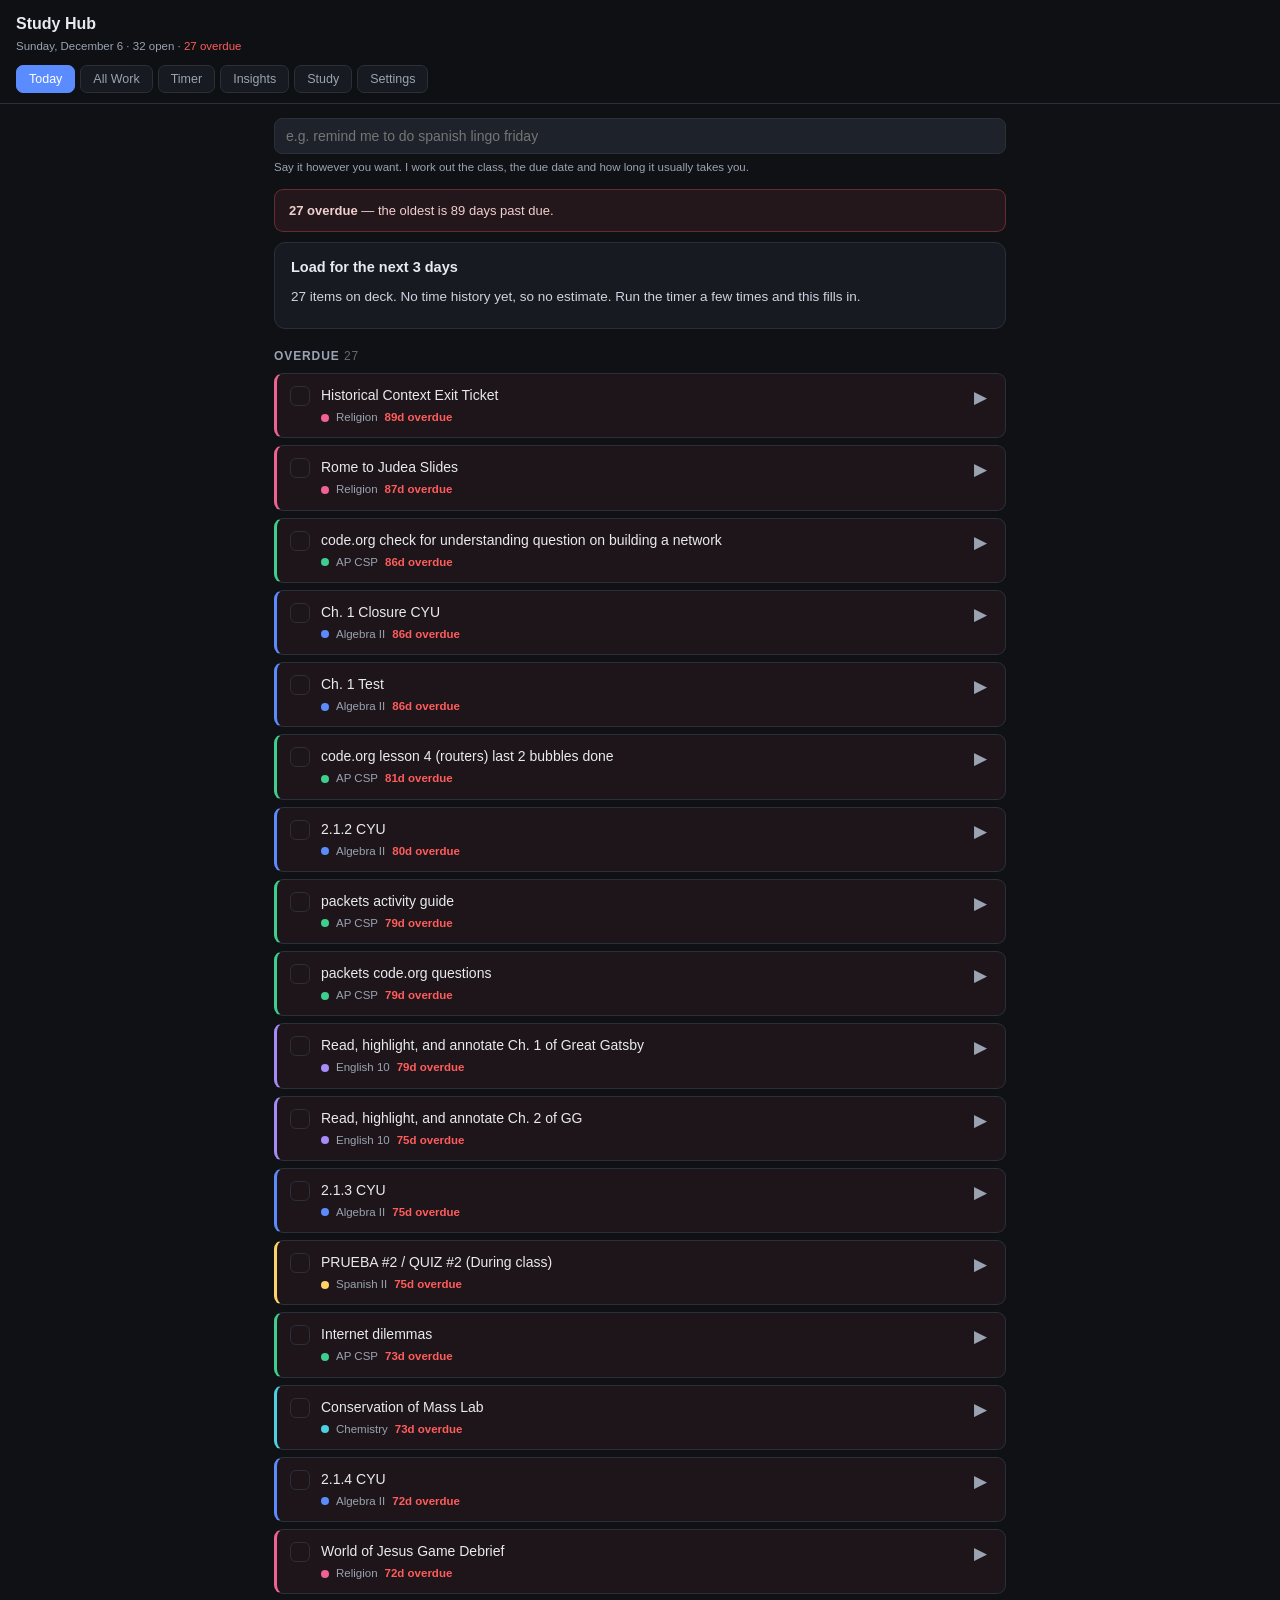
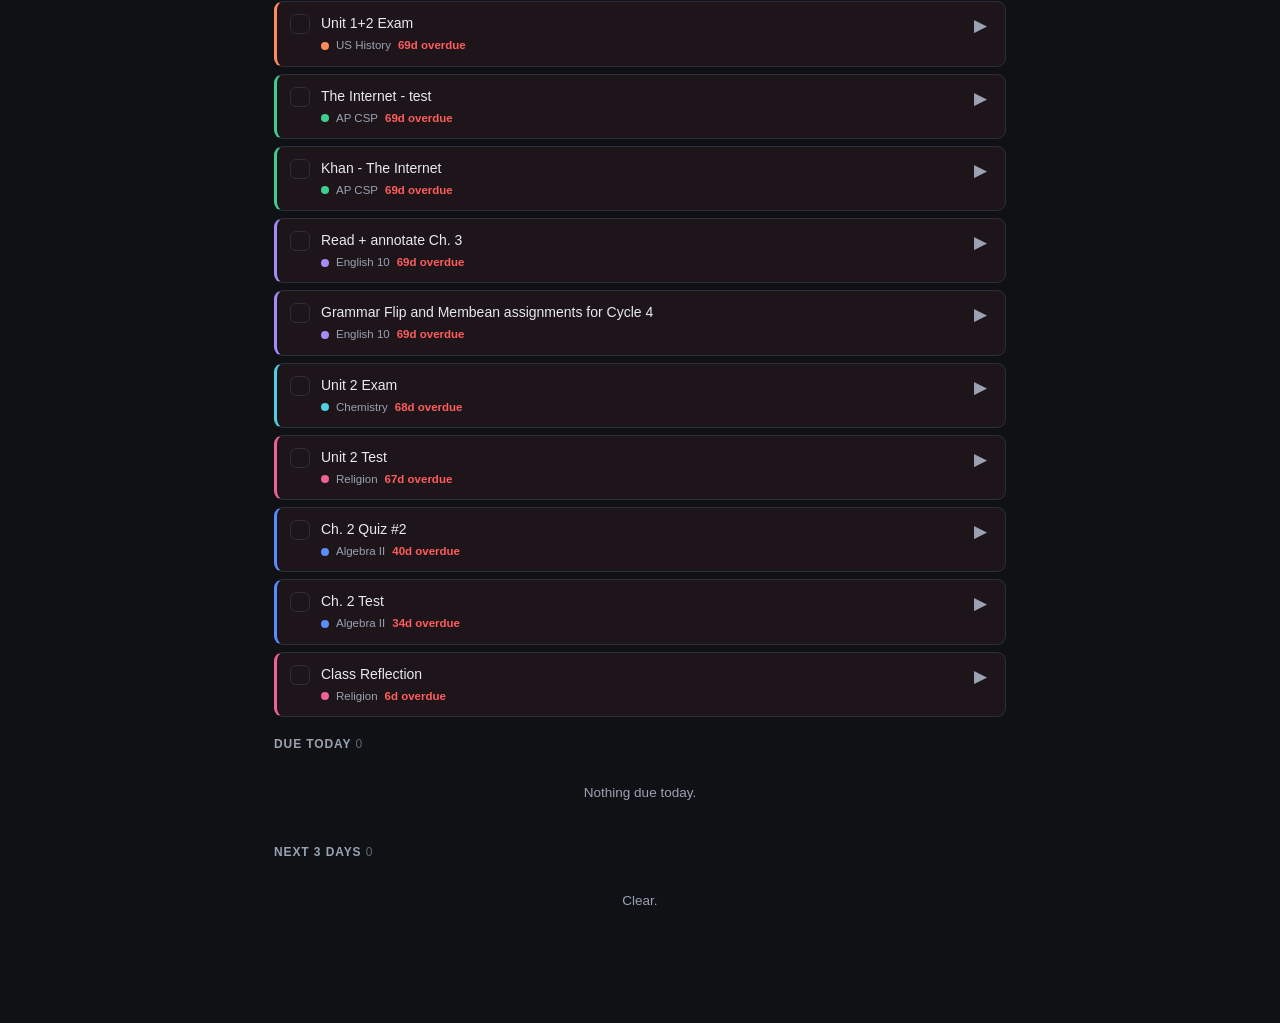
==== commit f23c6b63: "Planner: NL task capture, idle-aware timer, estimates, Classroom sync data" ====
--- a/index.html
+++ b/index.html
@@ -2,331 +2,367 @@
 <html lang="en">
 <head>
 <meta charset="utf-8">
-<meta name="viewport" content="width=device-width,initial-scale=1">
+<meta name="viewport" content="width=device-width,initial-scale=1,viewport-fit=cover">
 <meta name="apple-mobile-web-app-capable" content="yes">
 <meta name="apple-mobile-web-app-status-bar-style" content="black-translucent">
-<title>James · Study Hub</title>
+<title>Study Hub</title>
 <style>
 :root{--bg:#0f1115;--panel:#171a21;--panel2:#1e222b;--line:#2a2f3a;--ink:#e8eaf0;--dim:#9aa3b2;
---accent:#5b8cff;--good:#3ecf8e;--warn:#ffb020;--bad:#ff5c5c;--purple:#a78bfa;}
+--accent:#5b8cff;--good:#3ecf8e;--warn:#ffb020;--bad:#ff5c5c;}
 *{box-sizing:border-box}
-body{margin:0;background:var(--bg);color:var(--ink);font:15px/1.55 -apple-system,BlinkMacSystemFont,"Segoe UI",sans-serif;-webkit-text-size-adjust:100%}
-header{padding:calc(14px + env(safe-area-inset-top)) 18px 12px;border-bottom:1px solid var(--line);position:sticky;top:0;background:rgba(15,17,21,.97);backdrop-filter:blur(10px);z-index:20}
-h1{margin:0;font-size:17px;letter-spacing:-.2px}
-.sub{color:var(--dim);font-size:12px;margin-top:2px}
-nav{display:flex;gap:6px;margin-top:12px;overflow-x:auto;padding-bottom:2px;-webkit-overflow-scrolling:touch}
+body{margin:0;background:var(--bg);color:var(--ink);font:15px/1.5 -apple-system,BlinkMacSystemFont,"Segoe UI",sans-serif;-webkit-text-size-adjust:100%}
+header{padding:calc(12px + env(safe-area-inset-top)) 16px 10px;border-bottom:1px solid var(--line);position:sticky;top:0;background:rgba(15,17,21,.97);backdrop-filter:blur(10px);z-index:30}
+h1{margin:0;font-size:16px}
+.sub{color:var(--dim);font-size:11.5px;margin-top:2px}
+nav{display:flex;gap:5px;margin-top:10px;overflow-x:auto}
 nav::-webkit-scrollbar{display:none}
-nav button{background:var(--panel);border:1px solid var(--line);color:var(--dim);padding:7px 13px;border-radius:7px;cursor:pointer;font-size:13px;font-weight:500;white-space:nowrap;flex-shrink:0}
+nav button{background:var(--panel);border:1px solid var(--line);color:var(--dim);padding:6px 12px;border-radius:7px;cursor:pointer;font-size:12.5px;font-weight:500;white-space:nowrap;flex-shrink:0}
 nav button.on{background:var(--accent);border-color:var(--accent);color:#fff}
-main{max-width:840px;margin:0 auto;padding:18px 16px calc(70px + env(safe-area-inset-bottom))}
+main{max-width:760px;margin:0 auto;padding:14px 14px calc(90px + env(safe-area-inset-bottom))}
 .view{display:none}.view.on{display:block}
-.card{background:var(--panel);border:1px solid var(--line);border-radius:11px;padding:16px 18px;margin-bottom:12px}
-.card h3{margin:0 0 10px;font-size:15px}
-.card p{margin:0 0 8px;color:#cdd4e0;font-size:14px}
-.exam{border-left:3px solid var(--bad)}
-.exam.soon{border-left-color:var(--warn)}
-.exam .when{font-size:12px;color:var(--warn);text-transform:uppercase;letter-spacing:.6px;font-weight:600}
-.days{float:right;font-size:26px;font-weight:700;line-height:1;color:var(--bad)}
-.days small{display:block;font-size:10px;color:var(--dim);text-align:center;font-weight:500;letter-spacing:.5px;text-transform:uppercase}
-ul.tight{margin:6px 0 0;padding-left:18px}ul.tight li{margin:3px 0;color:#cdd4e0;font-size:14px}
+.card{background:var(--panel);border:1px solid var(--line);border-radius:11px;padding:14px 16px;margin-bottom:10px}
+.card h3{margin:0 0 8px;font-size:14.5px}
+.card p{margin:0 0 7px;color:#cdd4e0;font-size:13.5px}
 a{color:var(--accent)}
-.btn{display:inline-block;background:var(--panel2);border:1px solid var(--line);color:var(--ink);padding:7px 13px;border-radius:7px;font-size:13px;cursor:pointer;text-decoration:none;margin:3px 4px 0 0}
+.btn{display:inline-block;background:var(--panel2);border:1px solid var(--line);color:var(--ink);padding:7px 12px;border-radius:7px;font-size:13px;cursor:pointer;text-decoration:none;margin:3px 4px 0 0}
 .btn:hover{border-color:var(--accent)}
 .btn.primary{background:var(--accent);border-color:var(--accent);color:#fff}
-.bar{display:flex;gap:7px;flex-wrap:wrap;align-items:center;margin-bottom:14px}
-select{background:var(--panel);border:1px solid var(--line);color:var(--ink);padding:7px 11px;border-radius:7px;font-size:13px}
-.prog{height:4px;background:var(--panel);border-radius:3px;overflow:hidden;margin-bottom:14px}
-.prog i{display:block;height:100%;background:var(--accent);width:0;transition:width .25s}
-.fc{background:var(--panel);border:1px solid var(--line);border-radius:12px;padding:26px 20px;min-height:210px;display:flex;flex-direction:column;justify-content:center}
-.tag{font-size:11px;text-transform:uppercase;letter-spacing:.8px;color:var(--dim);margin-bottom:10px}
-.term{font-size:23px;font-weight:600;letter-spacing:-.3px}
-.defn{margin-top:15px;padding-top:15px;border-top:1px solid var(--line);color:#cdd4e0;font-size:14.5px}
-.defn ul{margin:7px 0 0;padding-left:18px}.defn li{margin:3px 0}
-.hint{margin-top:12px;color:var(--warn);font-size:13px;font-style:italic}
-.hidden{display:none}
-.row{display:flex;gap:7px;margin-top:14px;flex-wrap:wrap}
-.q{background:var(--panel);border:1px solid var(--line);border-radius:10px;padding:15px 17px;margin-bottom:11px}
-.q h4{margin:0 0 11px;font-size:14.5px;font-weight:600}
-.opt{display:block;width:100%;text-align:left;background:var(--panel2);border:1px solid var(--line);color:var(--ink);padding:10px 13px;border-radius:7px;margin-bottom:6px;cursor:pointer;font-size:14px}
-.opt.right{border-color:var(--good);background:rgba(62,207,142,.12)}
-.opt.wrong{border-color:var(--bad);background:rgba(255,92,92,.12)}
-.why{margin-top:9px;font-size:13px;color:var(--dim);border-left:2px solid var(--accent);padding-left:11px}
-.stat{font-size:12.5px;color:var(--dim)}.stat b{color:var(--ink);font-size:15px}
-table{width:100%;border-collapse:collapse;margin:9px 0;font-size:13px}
-th,td{border:1px solid var(--line);padding:7px 9px;text-align:left;vertical-align:top}
-th{background:var(--panel2);font-weight:600;color:var(--dim);font-size:11.5px;text-transform:uppercase;letter-spacing:.4px}
-.tl{border-left:2px solid var(--line);margin-left:8px;padding-left:18px}
-.tl div{position:relative;padding:8px 0;font-size:14px;color:#cdd4e0}
-.tl div:before{content:"";position:absolute;left:-24px;top:14px;width:8px;height:8px;border-radius:50%;background:var(--accent)}
-.tl b{color:var(--accent);margin-right:7px;font-variant-numeric:tabular-nums}
-details summary{cursor:pointer;color:var(--accent);font-size:13px;font-weight:500;padding:3px 0}
-.note{background:rgba(255,176,32,.09);border:1px solid rgba(255,176,32,.3);border-radius:9px;padding:12px 15px;margin-bottom:12px;font-size:13.5px;color:#e6d9bd}
-.flow{font-family:ui-monospace,SFMono-Regular,Menlo,monospace;font-size:12.5px;line-height:1.75;background:var(--panel2);border:1px solid var(--line);border-radius:9px;padding:14px;overflow-x:auto;color:#cdd4e0;white-space:pre}
-.pill{display:inline-block;background:var(--panel2);border:1px solid var(--line);border-radius:20px;padding:3px 10px;font-size:11.5px;color:var(--dim);margin:2px 3px 0 0}
+.btn.sm{padding:4px 9px;font-size:12px}
+.btn.danger{border-color:rgba(255,92,92,.5);color:#ffb3b3}
+input,select,textarea{background:var(--panel2);border:1px solid var(--line);color:var(--ink);padding:9px 11px;border-radius:8px;font-size:14px;font-family:inherit;width:100%}
+input:focus,select:focus,textarea:focus{outline:none;border-color:var(--accent)}
+.addwrap{margin-bottom:12px}
+.parsed{background:var(--panel);border:1px solid var(--accent);border-radius:10px;padding:12px 14px;margin-top:8px}
+.parsed .r{display:flex;gap:8px;align-items:center;flex-wrap:wrap;margin-bottom:8px}
+.parsed label{font-size:11px;color:var(--dim);text-transform:uppercase;letter-spacing:.5px}
+.chip{display:inline-flex;align-items:center;gap:5px;background:var(--panel2);border:1px solid var(--line);border-radius:20px;padding:4px 11px;font-size:12px;color:var(--dim);margin:2px 3px 0 0}
+.chip b{color:var(--ink)}
+.dot{width:8px;height:8px;border-radius:50%;flex-shrink:0;display:inline-block}
+.task{background:var(--panel);border:1px solid var(--line);border-left-width:3px;border-radius:9px;padding:11px 13px;margin-bottom:7px;display:flex;gap:11px;align-items:flex-start}
+.task.overdue{background:rgba(255,92,92,.06)}
+.task .cb{width:20px;height:20px;border-radius:6px;border:1.5px solid var(--line);flex-shrink:0;cursor:pointer;margin-top:1px;display:flex;align-items:center;justify-content:center;font-size:12px;color:transparent}
+.task .cb:hover{border-color:var(--good)}
+.task.done .cb{background:var(--good);border-color:var(--good);color:#0f1115}
+.task.done .ttl{text-decoration:line-through;color:var(--dim)}
+.task .body{flex:1;min-width:0}
+.ttl{font-size:14px;font-weight:500;word-wrap:break-word}
+.meta{font-size:11.5px;color:var(--dim);margin-top:3px;display:flex;gap:7px;flex-wrap:wrap;align-items:center}
+.meta .due.od{color:var(--bad);font-weight:600}
+.meta .due.today{color:var(--warn);font-weight:600}
+.est{color:var(--accent)}
+.go{background:none;border:none;color:var(--dim);font-size:17px;cursor:pointer;padding:2px 5px;flex-shrink:0}
+.go:hover{color:var(--accent)}
+h2.sec{font-size:12px;text-transform:uppercase;letter-spacing:.9px;color:var(--dim);margin:18px 0 8px;font-weight:600}
+h2.sec span{opacity:.6;font-weight:400}
+.clock{font-size:52px;font-weight:200;text-align:center;font-variant-numeric:tabular-nums;letter-spacing:-2px;margin:6px 0}
+.clocksub{text-align:center;color:var(--dim);font-size:13px;margin-bottom:14px}
+.state{text-align:center;padding:8px;border-radius:8px;font-size:12.5px;margin-bottom:12px;font-weight:500}
+.state.run{background:rgba(62,207,142,.12);color:var(--good)}
+.state.idle{background:rgba(255,176,32,.12);color:var(--warn)}
+.state.bg{background:rgba(155,163,178,.12);color:var(--dim)}
+.bars .b{margin-bottom:9px}
+.bars .lbl{display:flex;justify-content:space-between;font-size:12.5px;margin-bottom:3px}
+.bars .track{height:7px;background:var(--panel2);border-radius:4px;overflow:hidden}
+.bars .fill{height:100%;border-radius:4px}
+table{width:100%;border-collapse:collapse;font-size:13px;margin-top:8px}
+th,td{border:1px solid var(--line);padding:6px 9px;text-align:left}
+th{background:var(--panel2);font-size:11px;text-transform:uppercase;letter-spacing:.4px;color:var(--dim)}
+.empty{color:var(--dim);font-size:13.5px;text-align:center;padding:22px 10px}
+.note{background:rgba(255,176,32,.09);border:1px solid rgba(255,176,32,.3);border-radius:9px;padding:11px 14px;margin-bottom:10px;font-size:13px;color:#e6d9bd}
+.note.red{background:rgba(255,92,92,.09);border-color:rgba(255,92,92,.3);color:#f0cfcf}
+.hintline{font-size:11.5px;color:var(--dim);margin-top:5px}
+.tiny{font-size:11px;color:var(--dim)}
 </style>
 </head>
 <body>
 <header>
   <h1>Study Hub</h1>
-  <div class="sub" id="today"></div>
+  <div class="sub" id="hdr">loading…</div>
   <nav>
-    <button class="on" data-v="home">Overview</button>
-    <button data-v="chem">Chemistry</button>
-    <button data-v="rel">Religion</button>
-    <button data-v="ush">US History</button>
-    <button data-v="other">Other Classes</button>
+    <button class="on" data-v="today">Today</button>
+    <button data-v="all">All Work</button>
+    <button data-v="timer">Timer</button>
+    <button data-v="insights">Insights</button>
+    <button data-v="study">Study</button>
+    <button data-v="settings">Settings</button>
   </nav>
 </header>
 <main>
-
-<section class="view on" id="home"></section>
-
-<section class="view" id="chem">
-  <div class="note"><b>Chem Unit 2 Exam</b> &middot; 50 pts, Mastery &middot; due Mon Sep 29 &middot; Mr. Rott. There is no study guide document posted. Mr. Rott's review resources are the Gimkit kit, the matter classification flowchart, the POGIL, and the Conservation of Mass lab. Everything below is pulled from those.</div>
-  <div class="bar">
-    <button class="btn primary" id="cFc">Flashcards</button>
-    <button class="btn" id="cQz">Practice Test</button>
-    <button class="btn" id="cRef">Reference</button>
-  </div>
-  <div id="chemBody"></div>
-</section>
-
-<section class="view" id="rel">
-  <div class="note"><b>Religion Unit 2 Test</b> &middot; Life and Mission of Jesus &middot; due Wed Sep 30. Ms./Mr.'s posted instructions say to review: class notes (<b>especially the social hierarchy pyramid and the timeline</b>), the Unit 2 Blooket, handouts and reflection notes, and the Historical Context Google Form. No study guide document was posted.</div>
-  <div class="note" style="background:rgba(255,92,92,.09);border-color:rgba(255,92,92,.3);color:#f0cfcf"><b>Gap you need to fill yourself:</b> the "26 NT Background" slide deck in Classroom does <b>not</b> contain the social hierarchy pyramid, and it has no single timeline slide. Those came from a paper handout or board work in class. I built a timeline below from the dates scattered through the deck, but check it against your own notes, and get the pyramid from a classmate if you don't have it.</div>
-  <div class="bar">
-    <button class="btn primary" id="rFc">Flashcards</button>
-    <button class="btn" id="rQz">Practice Test</button>
-    <button class="btn" id="rRef">Timeline &amp; Groups</button>
-  </div>
-  <div id="relBody"></div>
-</section>
-
-<section class="view" id="ush"></section>
-<section class="view" id="other"></section>
-
+<section class="view on" id="today"></section>
+<section class="view" id="all"></section>
+<section class="view" id="timer"></section>
+<section class="view" id="insights"></section>
+<section class="view" id="study"></section>
+<section class="view" id="settings"></section>
 </main>
 <script>
-/* ============ DATA ============ */
-const CHEM=[
-{s:"Classification",t:"Matter",h:"The broadest category on the whole flowchart.",d:"Anything that has mass and takes up space. Everything on the classification chart is a type of matter."},
-{s:"Classification",t:"Pure Substance",h:"All the particles look the same.",d:"Matter in which <b>all of the particles are identical</b>. Has a fixed composition. Splits into two types: <b>elements</b> and <b>compounds</b>. Pure substances are always homogeneous."},
-{s:"Classification",t:"Mixture",h:"More than one type of particle, just physically mixed together.",d:"Matter containing <b>two or more different types of particles</b> that are only physically combined, not chemically bonded. Because there's no chemical bond, a mixture <b>can be separated by physical means</b>. Written with an ampersand, like <code>Cu &amp; Zn</code>."},
-{s:"Classification",t:"Element",h:"About 100 of them exist.",d:"A pure substance made of <b>only one type of atom</b>. The simplest unit of matter that still keeps all the properties of that matter. There are about 100 different ones.<br><b>Examples:</b> gold, carbon, silver, Al, Br<sub>2</sub>.<br>Note Br<sub>2</sub> is still an element, not a compound, because both atoms are the same type."},
-{s:"Classification",t:"Compound",h:"Two or more DIFFERENT types of atom, bonded.",d:"A pure substance containing <b>two or more different types of atoms chemically bonded</b> together. Separating them requires a <b>chemical</b> change.<br><b>Examples:</b> salt (sodium chloride), water, NaHCO<sub>3</sub>, CO<sub>2</sub>."},
-{s:"Classification",t:"Homogeneous Mixture",h:"It has another name you should know.",d:"A mixture that is <b>uniform throughout</b> &mdash; two or more substances mixed in equal proportions everywhere, so you see only one phase. <b>Also called a solution.</b><br><b>Examples:</b> air, Kool-Aid."},
-{s:"Classification",t:"Heterogeneous Mixture",h:"You can see the different parts.",d:"A mixture of two or more substances that are <b>easily distinguishable</b> from each other. Not uniform, and can show two or more phases.<br><b>Examples:</b> soil, milk, granite."},
-{s:"Classification",t:"Physical Separation",h:"Nothing chemical happens.",d:"A separation method that does <b>not</b> change the composition of the matter &mdash; no chemical bonds are broken or formed.<br><b>Methods:</b> filtering, distillation, straining.<br><b>Works on:</b> mixtures only."},
-{s:"Classification",t:"Chemical Separation",h:"Bonds get broken.",d:"A separation that <b>requires a chemical change</b> &mdash; chemical bonds are broken and/or formed, and the substance no longer has the same characteristics as before.<br><b>Methods:</b> decomposition, electrolysis (like splitting water into hydrogen and oxygen in a fuel cell).<br><b>Needed for:</b> compounds."},
-{s:"Particles",t:"Atom vs. Element",h:"One is a particle, one is a substance.",d:"An <b>atom</b> is a single smallest particle. An <b>element</b> is a <i>substance</i> made up of only one type of atom. So an atom is the building block; the element is the material built from it."},
-{s:"Particles",t:"Molecule vs. Compound",h:"Br<sub>2</sub> is the trick case.",d:"A <b>molecule</b> is two or more atoms held together by chemical bonds &mdash; they can be the <i>same</i> type (Br<sub>2</sub>, O<sub>2</sub>). A <b>compound</b> is specifically made of two or more <i>different</i> types of atoms.<br>So: every compound is a molecule, but not every molecule is a compound."},
-{s:"Particles",t:"Reading Chemical Formulas",h:"Letters, subscripts, ampersands.",d:"<ul><li><b>Letters</b> (R, Sq, T in the POGIL) = the type of atom</li><li><b>Subscripts</b> (the small numbers) = how many of that atom are in the molecule</li><li><b>Touching atoms</b> are shown by writing them together = a chemical bond</li><li><b>An ampersand (&amp;)</b> means it's a <b>mixture</b> &mdash; separate substances, not bonded</li></ul>"},
-{s:"Particles",t:"Chemical Bond",h:"What's holding touching atoms together?",d:"The force holding two atoms together when they are drawn touching. Bonds are what make a group of atoms a single molecule rather than a mixture of separate particles."},
-{s:"Conservation",t:"Law of Conservation of Mass",h:"Nothing is created, nothing is destroyed.",d:"Mass is <b>neither created nor destroyed</b> in a chemical reaction. The total mass of the reactants equals the total mass of the products &mdash; the atoms just get rearranged."},
-{s:"Conservation",t:"Open vs. Closed System",h:"Where does the gas go?",d:"<b>Closed system</b> (cap on): gas cannot escape, so the measured mass stays constant and conservation of mass is easy to demonstrate.<br><b>Open system</b> (cap off): gas escapes into the room, so the balance reading <b>appears to drop</b>. Mass wasn't destroyed, it just left the container.<br>This is why the law is easier to prove in a closed system."},
-{s:"Conservation",t:"Alka Seltzer Reaction",h:"Know the equation and the gas.",d:"<code>Alka Seltzer (s) + water (l) &rarr; precipitate (s) + water (l) + carbon dioxide (g)</code><br>It's a <b>chemical</b> reaction because new substances are produced &mdash; a precipitate and carbon dioxide gas that weren't there before.<br>The <b>carbon dioxide gas</b> is the whole reason the open condition loses mass."},
-{s:"Conservation",t:"Why the closed bottle loses mass when opened",h:"The star on your graph.",d:"While capped, the CO<sub>2</sub> is trapped, so mass stays the same. The instant you remove the cap, the trapped CO<sub>2</sub> escapes and the mass drops to roughly match the open condition. That drop is direct evidence that the missing mass in the open system was gas, not destroyed matter &mdash; which <b>confirms</b> the Law of Conservation of Mass."},
-{s:"States",t:"Phase",h:"Count what you can visually distinguish.",d:"A physically distinct portion of a sample. <b>Pure substances and homogeneous mixtures show one phase.</b> <b>Heterogeneous mixtures can show two or more phases.</b> On the Venn worksheet, 'can be two or more phases' belongs to mixtures only."}
-];
-
-const REL=[
-{s:"Rome",t:"Pax Romana",h:"Two Latin words. Started under one emperor.",d:"\"Roman Peace\" &mdash; the long period of stability established under <b>Augustus Caesar</b>. It lasted until the <b>2nd century A.D.</b> and covered everything from Europe to the ancient Near East. The deck describes Rome in this era as \"like a peacock with feathers extending out.\""},
-{s:"Rome",t:"Roman Roads and Communication",h:"Why did ideas spread so fast?",d:"Rome built systems of <b>paved roads</b> connecting the edges of the empire to its center, and established <b>Roman police</b> who kept the roads relatively safe. The result was that exchange of goods and the spread of ideas became seamless &mdash; which later helped Christianity spread."},
-{s:"Rome",t:"Latin vs. Greek",h:"One for law, one for business.",d:"<b>Latin</b> was the language of the <b>west</b> and of <b>legal affairs</b>.<br><b>Greek</b> was the language of <b>international affairs and commerce</b>, and was the <b>most common spoken language</b>."},
-{s:"Rome",t:"Roman Citizenship",h:"Three rights, and who got it automatically.",d:"Citizenship was a <b>birthright for children born of free marriages</b>. Rights included:<ul><li>Vote</li><li>Hold office</li><li>Appeal to the emperor for disputes</li></ul>"},
-{s:"Rome",t:"Slavery in the Empire",h:"A percentage you should memorize.",d:"<b>40% of the empire were slaves.</b> They could buy their freedom, though the notes hedge this as \"kinda.\""},
-{s:"Rome",t:"Urbanization / The Cities",h:"Two named cities.",d:"Cities were at their height during this period. Named examples in the notes: the <b>Decapolis</b> and <b>Alexandria</b>."},
-{s:"Rome",t:"Rome's show of authority",h:"Two methods.",d:"Rome demonstrated its authority through <b>constant taxation</b> and <b>armed garrisons</b>. Rome respected Jewish local customs, but that respect depended entirely on the political ambitions of whichever leader was appointed."},
-{s:"Rome",t:"Emperors who persecuted Christians",h:"Three names.",d:"<b>Nero, Domitian, and Trajan</b> all made several attempts to wipe out Christianity. Eventually Christianity became the <b>official religion of the Roman Empire</b>. Note also that <b>Jesus was born during the reign of Augustus</b>."},
-{s:"Judea",t:"Pompey's Conquest (63 B.C.)",h:"The year Judea became Roman.",d:"<b>63 B.C.</b> &mdash; Pompey's conquest made <b>Judea a Roman province</b>."},
-{s:"Judea",t:"Herod the Great",h:"Named king of the Jews, and not a nice one.",d:"Ruled Judea and was named <b>king of the Jews</b>. The notes are blunt: he was <b>not benevolent or tolerant</b>. He is best known for <b>urbanization</b> and for <b>enlarging the Temple in Jerusalem</b> (in 10 B.C.)."},
-{s:"Judea",t:"Roman Governors",h:"How much power did they have?",d:"Governors held <b>supreme authority</b>, including <b>power over life and death</b>."},
-{s:"Judea",t:"Pontius Pilate",h:"Dates matter here.",d:"The most famous Roman governor of Judea, serving <b>26&ndash;36 A.D.</b>"},
-{s:"Judea",t:"First Jewish Revolt",h:"Four years, and it ends catastrophically.",d:"<b>66&ndash;70 A.D.</b> Jewish revolutionaries wanted independence from Rome. In <b>70 A.D., Rome destroyed Jerusalem and the Second Temple.</b> <b>Masada</b> fell in <b>74 A.D.</b>, where the Jewish rebels were defeated. A <b>Second Jewish Revolt</b> followed later."},
-{s:"Judea",t:"Hebrew Bible Canon",h:"Around 90 A.D.",d:"Around <b>90 A.D.</b>, the <b>Hebrew Bible canon was established</b> &mdash; shortly after the Temple's destruction forced Judaism to reorganize around text rather than sacrifice."},
-{s:"Temple",t:"The Temple (history)",h:"Three dates: built, destroyed, rebuilt.",d:"The Temple of Jesus' time was the <b>second</b> built in Jerusalem.<ul><li>First Temple built by <b>King Solomon around 1000 B.C.</b></li><li><b>Destroyed by the Babylonians in 586 B.C.</b>, when much of the Jewish population was deported from Judah to Babylon</li><li><b>Second Temple built in 515 B.C.</b>, later enlarged by <b>Herod the Great in 10 B.C.</b></li></ul>"},
-{s:"Temple",t:"Holy Place vs. Holy of Holies",h:"Who goes in, and how often?",d:"<b>Holy Place</b> &mdash; priests entered <b>twice a day</b>.<br><b>Holy of Holies</b> &mdash; the <b>high priest</b> entered <b>once a year</b>.<br>The Temple was both a symbol of Jewish unity and a sacred space where the presence of God abided."},
-{s:"Temple",t:"Synagogues",h:"A number: how many men make a quorum?",d:"Emerged in the ancient Near East <b>after the Babylonian invasion of 586 B.C.</b>, when Jews maintained faith and identity by meeting in small congregations.<ul><li>Existed wherever a <b>quorum of 10 males</b> gathered</li><li>Run by <b>adult male Jews</b> of the town</li><li><b>No sacrifices</b> were offered &mdash; <b>teaching substituted for sacrifice</b></li><li>Synagogue worship <b>greatly influenced the liturgy of early Christian churches</b></li></ul>"},
-{s:"Temple",t:"The Imperial Cult",h:"It ranged from mild to extreme. And one group got out of it.",d:"At its <b>least extreme</b>, just a pledge of allegiance to the emperor. At its <b>most extreme</b>, an emperor let being thought divine go to his head and forced people to sacrifice to him and praise him. How bad it got <b>depended on the emperor's ego</b>. It gave the Roman army a feeling of <b>pride and unity</b>. <b>Jews were exempt</b>, because they already had their own beliefs and their own God."},
-{s:"Groups",t:"Sadducees",h:"Priestly, and they don't survive 70 A.D.",d:"A <b>priestly class</b> that <b>strictly adhered to the Torah</b> (the first 5 books of the Bible) and nothing beyond it. <b>The destruction of the Temple ended their party in 70 A.D.</b>"},
-{s:"Groups",t:"Pharisees",h:"The opposite of the Sadducees. Their work survives today.",d:"Described in the notes as the <b>complete opposites of the Sadducees</b>: they followed <b>not only the Torah but also oral tradition</b>. <b>Rabbinic Judaism is the work of the Pharisees</b>, which is why they outlasted the Temple."},
-{s:"Groups",t:"Zealots",h:"Violence and one famous fortress.",d:"Strongly opposed Roman rule in Judea. Advocated <b>armed rebellion and violence</b> to achieve Jewish independence. Played a central role in the <b>First Jewish-Roman War</b>, including the <b>defense of Masada</b>."},
-{s:"Groups",t:"Essenes",h:"Desert, and a famous set of scrolls.",d:"Practiced <b>communal living and ritual purity near the Dead Sea</b>. Believed to have <b>written the Dead Sea Scrolls</b> before their community was disrupted by the Romans."},
-{s:"Groups",t:"Samaritans",h:"A harsh word the notes use.",d:"<b>Not seen as Jews</b> &mdash; the notes record the slur \"half-breeds.\" They followed a <b>similar Torah with some modifications</b>."},
-{s:"Groups",t:"Diaspora Jews",h:"What happened after 70 C.E.?",d:"When the Temple was destroyed in <b>70 C.E.</b>, Jews were <b>displaced to Europe, Northern Africa, and the Middle East</b>."}
-];
-
-const REL_TL=[
-["~1000 B.C.","King Solomon builds the <b>First Temple</b> in Jerusalem."],
-["586 B.C.","<b>Babylonians destroy the First Temple.</b> Much of the Jewish population is deported from Judah to Babylon. <b>Synagogues emerge</b> as Jews keep their faith in small congregations."],
-["515 B.C.","The <b>Second Temple</b> is built."],
-["63 B.C.","<b>Pompey's conquest</b> &mdash; Judea becomes a Roman province."],
-["10 B.C.","<b>Herod the Great enlarges</b> the Temple in Jerusalem."],
-["Reign of Augustus","<b>Jesus is born.</b> This is also the era of the <b>Pax Romana</b>."],
-["26&ndash;36 A.D.","<b>Pontius Pilate</b> serves as governor of Judea."],
-["66&ndash;70 A.D.","<b>First Jewish Revolt.</b>"],
-["70 A.D.","<b>Rome destroys Jerusalem and the Second Temple.</b> The <b>Sadducees</b> end as a party. The <b>Diaspora</b> scatters Jews to Europe, North Africa, and the Middle East."],
-["74 A.D.","<b>Masada falls</b>; the Jewish rebels there are defeated."],
-["~90 A.D.","The <b>Hebrew Bible canon</b> is established."],
-["2nd century A.D.","<b>Pax Romana ends.</b> A <b>Second Jewish Revolt</b> occurs."]
-];
-
-const CLASSES=[
-{n:"US History - Sem 1",t:"Katie Wolf",p:"Period 4",work:[["Unit 1+2 Exam","Mon Sep 28, 12:40 PM",1],["AoC vs Constitution Comparison","due today",1]]},
-{n:"Chemistry I",t:"Jason Rott",p:"Period 1",work:[["Unit 2 Exam (50 pts, Mastery)","Tue Sep 29",1]]},
-{n:"Life and Mission of Jesus",t:"",p:"Period 7",work:[["Unit 2 Test","Wed Sep 30",1],["World of Jesus Game Debrief","due today 11:59 PM",1],["Class Reflection","Mon Nov 30",0]]},
-{n:"AP Computer Science: Principles",t:"",p:"Period 5",work:[["The Internet - test","Mon Sep 28",1],["Khan - The Internet","Mon Sep 28",1],["Internet KWL chart","no due date",0]]},
-{n:"English 10",t:"",p:"Period 8",work:[["Read + annotate Ch. 3","Mon Sep 28",1],["GrammarFlip + Membean Cycle 4","Mon Sep 28",1],["Emerson &amp; Thoreau annotations","no due date",0]]},
-{n:"Algebra II - Honors",t:"Mr. Kaplan",p:"Period 6",work:[["2.1.4 CYU","due today 11:59 PM",1],["Match My Parabola","no due date",0],["Ch. 2 Quiz #2","Tue Oct 27",0],["Ch. 2 Test","Mon Nov 2",0]]},
-{n:"Spanish II",t:"",p:"Period 3",work:[["Welcome Survey","no due date",0]]}
-];
-
-/* ============ HOME ============ */
-function daysUntil(m,d){const now=new Date();const t=new Date(now.getFullYear(),m-1,d);return Math.ceil((t-new Date(now.getFullYear(),now.getMonth(),now.getDate()))/864e5);}
-const EXAMS=[{n:"US History Unit 1+2 Exam",c:"Katie Wolf · Period 4",m:9,d:28,note:"Covers the entire Unit 1 and Unit 2 decks. Study guide is a separate graded assignment.",link:"ush"},
-{n:"AP CSP: The Internet Test",c:"Period 5",m:9,d:28,note:"Paired with the Khan - The Internet assignment, also due that day.",link:null},
-{n:"Chemistry Unit 2 Exam",c:"Jason Rott · Period 1 · 50 pts",m:9,d:29,note:"Matter and Change. No study guide posted; review = Gimkit kit, flowchart, POGIL, Conservation of Mass lab.",link:"chem"},
-{n:"Religion Unit 2 Test",c:"Life and Mission of Jesus · Period 7",m:9,d:30,note:"Review class notes (social hierarchy pyramid + timeline), Unit 2 Blooket, handouts, Historical Context form.",link:"rel"}];
-
-document.getElementById("today").textContent=new Date().toLocaleDateString(undefined,{weekday:'long',month:'long',day:'numeric'});
-document.getElementById("home").innerHTML=
-'<div class="card" style="border-left:3px solid var(--warn)"><h3>Heads up: 4 tests in 3 days</h3><p>Sep 28 through Sep 30 you have four separate assessments across four classes. That is the real constraint this week, not any one of them individually.</p></div>'
-+EXAMS.map(e=>{const n=daysUntil(e.m,e.d);
-return '<div class="card exam'+(n>2?' soon':'')+'"><div class="days">'+n+'<small>day'+(n===1?'':'s')+'</small></div>'
-+'<div class="when">'+new Date(new Date().getFullYear(),e.m-1,e.d).toLocaleDateString(undefined,{weekday:'long',month:'short',day:'numeric'})+'</div>'
-+'<h3 style="margin:4px 0 6px">'+e.n+'</h3><p style="font-size:12.5px;color:var(--dim)">'+e.c+'</p><p>'+e.note+'</p>'
-+(e.link?'<button class="btn primary" onclick="go(\''+e.link+'\')">Study this</button>':'')+'</div>';}).join('');
-
-/* ============ ENGINE ============ */
-function mkFlash(host,data,key){
-  let deck=data.slice(),pos=0,known=new Set();
-  const secs=[...new Set(data.map(x=>x.s))];
-  host.innerHTML='<div class="bar"><select id="'+key+'sel"><option value="all">All topics ('+data.length+')</option>'
-    +secs.map(s=>'<option value="'+s+'">'+s+'</option>').join('')
-    +'</select><button class="btn" id="'+key+'sh">Shuffle</button><span class="stat">Known <b id="'+key+'k">0</b> · Left <b id="'+key+'l">'+data.length+'</b></span></div>'
-    +'<div class="prog"><i id="'+key+'bar"></i></div>'
-    +'<div class="fc"><div class="tag" id="'+key+'tag"></div><div class="term" id="'+key+'t"></div><div class="hint hidden" id="'+key+'h"></div><div class="defn hidden" id="'+key+'d"></div></div>'
-    +'<div class="row"><button class="btn" id="'+key+'hb">Hint</button><button class="btn primary" id="'+key+'f">Reveal</button><button class="btn" id="'+key+'a">Review again</button><button class="btn" id="'+key+'g">I knew it →</button></div>';
-  const g=id=>document.getElementById(key+id);
-  function rebuild(){const v=g('sel').value;deck=data.filter(x=>v==='all'||x.s===v);pos=0;known.clear();draw();}
-  function draw(){if(!deck.length)return;if(pos>=deck.length)pos=0;const c=deck[pos];
-    g('tag').textContent=c.s+'  —  '+(pos+1)+' / '+deck.length;
-    g('t').innerHTML=c.t;g('d').innerHTML=c.d;g('h').innerHTML=c.h;
-    g('d').classList.add('hidden');g('h').classList.add('hidden');
-    g('k').textContent=known.size;g('l').textContent=deck.length-known.size;
-    g('bar').style.width=(known.size/deck.length*100)+'%';}
-  g('f').onclick=()=>g('d').classList.toggle('hidden');
-  g('hb').onclick=()=>g('h').classList.toggle('hidden');
-  g('g').onclick=()=>{known.add(deck[pos].t);pos++;draw();};
-  g('a').onclick=()=>{const c=deck.splice(pos,1)[0];deck.push(c);draw();};
-  g('sh').onclick=()=>{deck.sort(()=>Math.random()-.5);pos=0;draw();};
-  g('sel').onchange=rebuild;rebuild();
-}
-function strip(h){const d=document.createElement('div');d.innerHTML=h;return d.textContent;}
-function firstSent(h){const t=strip(h).trim();const m=t.match(/^[^.]+\./);return m?m[0]:t.slice(0,150);}
-function mkQuiz(host,data,key){
-  const n=Math.min(15,data.length);
-  host.innerHTML='<div class="bar"><button class="btn primary" id="'+key+'new">New '+n+'-question test</button><span class="stat">Score <b id="'+key+'sc">0 / 0</b></span></div><div id="'+key+'body"></div>';
-  const g=id=>document.getElementById(key+id);
-  let sc=0,dn=0;
-  function build(){sc=0;dn=0;g('sc').textContent='0 / 0';
-    const pool=data.slice().sort(()=>Math.random()-.5).slice(0,n);const b=g('body');b.innerHTML='';
-    pool.forEach((c,i)=>{
-      const wrong=data.filter(x=>x.t!==c.t).sort(()=>Math.random()-.5).slice(0,3);
-      const opts=[c,...wrong].sort(()=>Math.random()-.5);
-      const div=document.createElement('div');div.className='q';
-      div.innerHTML='<h4>'+(i+1)+'. '+firstSent(c.d)+'</h4>';
-      opts.forEach(o=>{const btn=document.createElement('button');btn.className='opt';btn.innerHTML=o.t;
-        btn.onclick=()=>{[...div.querySelectorAll('.opt')].forEach(x=>{x.disabled=true;if(strip(x.innerHTML)===strip(c.t))x.classList.add('right');});
-          if(o.t!==c.t)btn.classList.add('wrong');else sc++;dn++;g('sc').textContent=sc+' / '+dn;
-          const w=document.createElement('div');w.className='why';w.innerHTML='<b>'+c.t+':</b> '+c.d;div.appendChild(w);};
-        div.appendChild(btn);});
-      b.appendChild(div);});}
-  g('new').onclick=build;build();
-}
-
-const CHEM_REF='<div class="card"><h3>The Classification of Matter Flowchart</h3><p>This is the exact decision tree from Mr. Rott\'s handout. If you can redraw this from memory you can answer most of the exam.</p><div class="flow">                        MATTER\n                          |\n        Can it be separated by physical means?\n            |                          |\n           YES                        NO\n            |                          |\n         MIXTURE                 PURE SUBSTANCE\n            |                          |\n  Is it uniform throughout?   Can it be broken into simpler\n            |                 substances by chemical means?\n     |             |             |             |\n    YES           NO            YES            NO\n     |             |             |             |\nHOMOGENEOUS   HETEROGENEOUS  COMPOUND       ELEMENT\n  MIXTURE        MIXTURE\n(a solution)</div></div>'
-+'<div class="card"><h3>Venn Diagram Answer Key</h3><p>From the Classifying Matter worksheet. Each letter goes in one region:</p><table><tr><th>Region</th><th>Letters</th><th>Meaning</th></tr>'
-+'<tr><td><b>Elements only</b></td><td>B, H</td><td>Only one type of atom; about 100 different ones</td></tr>'
-+'<tr><td><b>Compounds only</b></td><td>I, K</td><td>Two elements joined by chemical bonds; can be broken down by chemical change</td></tr>'
-+'<tr><td><b>Mixtures only</b></td><td>E, G, J</td><td>Can be homogeneous; can be two or more phases; can be separated by physical change</td></tr>'
-+'<tr><td><b>Elements + Compounds</b></td><td>A, D</td><td>Pure substance; always homogeneous</td></tr>'
-+'<tr><td><b>Compounds + Mixtures</b></td><td>C</td><td>Two or more types of atom</td></tr>'
-+'<tr><td><b>All three</b></td><td>F</td><td>Matter</td></tr></table></div>'
-+'<div class="card"><h3>Formula Practice (POGIL Q13)</h3><table><tr><th>Formula</th><th>Answer</th><th>Why</th></tr>'
-+'<tr><td>Br<sub>2</sub></td><td>Element</td><td>One type of atom, even though there are two of them</td></tr>'
-+'<tr><td>NaHCO<sub>3</sub></td><td>Compound</td><td>Three different atom types, all bonded</td></tr>'
-+'<tr><td>C<sub>6</sub>H<sub>12</sub>O<sub>6</sub> &amp; H<sub>2</sub>O</td><td>Mixture</td><td>The ampersand means two separate substances</td></tr>'
-+'<tr><td>Cu &amp; Zn</td><td>Mixture</td><td>Ampersand again — two elements sitting together, not bonded</td></tr>'
-+'<tr><td>CO<sub>2</sub></td><td>Compound</td><td>Carbon and oxygen bonded</td></tr>'
-+'<tr><td>Al</td><td>Element</td><td>A single atom type</td></tr></table>'
-+'<p style="margin-top:10px"><b>The rule:</b> ampersand → mixture. No ampersand, one letter type → element. No ampersand, two or more letter types → compound.</p></div>'
-+'<div class="card"><h3>Separation: which method for which matter?</h3><table><tr><th></th><th>Physical separation</th><th>Chemical separation</th></tr>'
-+'<tr><th>Methods</th><td>Filtering, distillation, straining</td><td>Decomposition, electrolysis</td></tr>'
-+'<tr><th>Bonds broken?</th><td>No</td><td>Yes</td></tr>'
-+'<tr><th>Works on</th><td>Mixtures</td><td>Compounds</td></tr>'
-+'<tr><th>Example</th><td>Straining pasta from water</td><td>Fuel cell splitting water into H and O</td></tr></table>'
-+'<p style="margin-top:10px"><b>Elements cannot be broken down by either method.</b> That is what makes them elements.</p></div>'
-+'<div class="card"><h3>Conservation of Mass Lab &mdash; the conclusion logic</h3><p>The exam is likely to ask you to reason through this, not just recall it:</p><ul class="tight">'
-+'<li><b>Open condition</b> (cap off): mass <b>decreases</b> over the 5 minutes</li>'
-+'<li><b>Closed condition</b> (cap on): mass stays <b>constant</b></li>'
-+'<li><b>Why:</b> the reaction produces <b>carbon dioxide gas</b>. In the open bottle it escapes into the room. In the closed bottle it is trapped, so it still counts on the balance.</li>'
-+'<li><b>The star on the graph:</b> when you uncap the closed bottle, its mass drops to about the open bottle\'s value. That is the proof.</li>'
-+'<li><b>Conclusion:</b> results <b>confirm</b> the Law of Conservation of Mass. The mass was never destroyed, it just left the system as gas.</li>'
-+'<li><b>Sources of error:</b> spilling, splashing, delay before the first reading, gas escaping before the cap was on, balance drift.</li></ul></div>';
-
-const REL_REF='<div class="card"><h3>Unit 2 Timeline</h3><p>Reconstructed from the dates in the "26 NT Background" deck. Verify against your class notes.</p><div class="tl">'
-+REL_TL.map(r=>'<div><b>'+r[0]+'</b>'+r[1]+'</div>').join('')+'</div></div>'
-+'<div class="card"><h3>The Religious Groups, Side by Side</h3><table><tr><th>Group</th><th>Core belief / practice</th><th>Key fact</th></tr>'
-+'<tr><td><b>Sadducees</b></td><td>Priestly class; strictly the Torah (first 5 books) only</td><td>Ended in 70 A.D. with the Temple\'s destruction</td></tr>'
-+'<tr><td><b>Pharisees</b></td><td>Torah <i>and</i> oral tradition</td><td>Rabbinic Judaism is their work; described as the complete opposite of the Sadducees</td></tr>'
-+'<tr><td><b>Zealots</b></td><td>Armed rebellion and violence against Roman rule</td><td>Central to the First Jewish-Roman War; defended Masada</td></tr>'
-+'<tr><td><b>Essenes</b></td><td>Communal living and ritual purity near the Dead Sea</td><td>Believed to have written the Dead Sea Scrolls</td></tr>'
-+'<tr><td><b>Samaritans</b></td><td>A similar Torah with modifications</td><td>Not accepted as Jews</td></tr>'
-+'<tr><td><b>Diaspora Jews</b></td><td>Jews living outside Judea</td><td>Scattered to Europe, N. Africa, Middle East after 70 C.E.</td></tr></table>'
-+'<p style="margin-top:10px"><b>Memory hook:</b> Sadducees = <b>S</b>criptural and <b>S</b>toppedin70. Pharisees = <b>P</b>lus oral tradition. Zealots = <b>Z</b>ealous/violent. Essenes = <b>E</b>remites in the desert.</p></div>'
-+'<div class="card"><h3>Temple vs. Synagogue</h3><table><tr><th></th><th>Temple</th><th>Synagogue</th></tr>'
-+'<tr><th>Where</th><td>Only in Jerusalem</td><td>Anywhere 10 adult males gathered</td></tr>'
-+'<tr><th>Origin</th><td>Solomon ~1000 B.C.; rebuilt 515 B.C.</td><td>After the Babylonian invasion, 586 B.C.</td></tr>'
-+'<tr><th>Sacrifice?</th><td>Yes — its central function</td><td>No — teaching substituted for sacrifice</td></tr>'
-+'<tr><th>Run by</th><td>Priests and the high priest</td><td>Adult male Jews of the town</td></tr>'
-+'<tr><th>Legacy</th><td>Symbol of Jewish unity; God\'s presence abided there</td><td>Greatly influenced early Christian liturgy</td></tr></table></div>'
-+'<div class="card"><h3>Essay-ready connections</h3>'
-+'<details><summary>How did Roman infrastructure help Christianity spread?</summary><p>Paved roads connected the whole empire and Roman police kept them relatively safe, so goods and ideas moved seamlessly. Greek was the most common spoken language, giving missionaries a shared tongue across regions. The Pax Romana meant stability for travel. All of this was built for Roman control but ended up being the delivery system for a new religion.</p></details>'
-+'<details><summary>Why did the Pharisees survive 70 A.D. when the Sadducees did not?</summary><p>The Sadducees were a priestly class whose identity and authority ran through the Temple and its sacrifices, so when Rome destroyed the Temple their party ended. The Pharisees followed oral tradition alongside the Torah, which meant their religious practice did not depend on a building. That portability became Rabbinic Judaism.</p></details>'
-+'<details><summary>Why were Jews exempt from the imperial cult?</summary><p>The imperial cult ranged from a pledge of allegiance to forced sacrifice to a self-deifying emperor. Rome allowed Jews to practice their religion and respected local Jewish customs, so Jews were exempt because they already had their own God and their own established beliefs. Note the notes\' caveat: that respect depended entirely on the political ambitions of whoever was appointed.</p></details>'
-+'<details><summary>What made the Temple so significant beyond worship?</summary><p>It was a symbol of Jewish unity and a sacred space where the presence of God abided. Its layered access told you the whole social-religious structure: ordinary priests entered the Holy Place twice daily, but only the high priest entered the Holy of Holies, only once a year. Destroying it in 70 A.D. therefore did not just remove a building, it ended the Sadducees, forced the canon to be fixed around 90 A.D., and scattered the Diaspora.</p></details></div>';
-
-/* ============ OTHER + USH ============ */
-document.getElementById("other").innerHTML=CLASSES.map(c=>
-'<div class="card"><h3>'+c.n+'</h3><p style="font-size:12.5px;color:var(--dim)">'+[c.t,c.p].filter(Boolean).join(' · ')+'</p>'
-+'<ul class="tight">'+c.work.map(w=>'<li>'+w[0]+' <span class="pill">'+w[1]+'</span></li>').join('')+'</ul></div>').join('');
-
-document.getElementById("ush").innerHTML=
-'<div class="card"><h3>US History Unit 1+2 Exam</h3><p>Monday Sep 28, 12:40 PM · Katie Wolf · Period 4</p>'
-+'<p>The full trainer for this one already exists as its own page: 40 terms, practice test, a 29-event timeline, six comparison charts, and all 15 study guide discussion questions with checklists.</p>'
-+'<a class="btn primary" href="ush.html">Open the US History trainer</a></div>'
-+'<div class="card"><h3>What it covers</h3><ul class="tight">'
-+'<li><b>Unit 1:</b> historical thinking, Native creation stories, Age of Exploration, Columbian Exchange, Spanish/French/English colonization, the 13 colonies by region</li>'
-+'<li><b>Unit 2:</b> French &amp; Indian War through the taxes, Boston Massacre, the war and its battles, Articles of Confederation, Constitutional Convention, Federalists vs. Anti-Federalists, Bill of Rights, Washington\'s presidency</li></ul></div>';
-
-/* ============ NAV ============ */
-let built={};
-function go(v){
-  document.querySelectorAll("nav button").forEach(x=>x.classList.toggle('on',x.dataset.v===v));
-  document.querySelectorAll(".view").forEach(x=>x.classList.toggle('on',x.id===v));
-  window.scrollTo(0,0);
-}
-document.querySelectorAll("nav button").forEach(b=>b.onclick=()=>go(b.dataset.v));
-const cb=document.getElementById('chemBody'),rb=document.getElementById('relBody');
-function setBar(ids,active){ids.forEach(i=>document.getElementById(i).classList.toggle('primary',i===active));}
-document.getElementById('cFc').onclick=()=>{setBar(['cFc','cQz','cRef'],'cFc');mkFlash(cb,CHEM,'cf');};
-document.getElementById('cQz').onclick=()=>{setBar(['cFc','cQz','cRef'],'cQz');mkQuiz(cb,CHEM,'cq');};
-document.getElementById('cRef').onclick=()=>{setBar(['cFc','cQz','cRef'],'cRef');cb.innerHTML=CHEM_REF;};
-document.getElementById('rFc').onclick=()=>{setBar(['rFc','rQz','rRef'],'rFc');mkFlash(rb,REL,'rf');};
-document.getElementById('rQz').onclick=()=>{setBar(['rFc','rQz','rRef'],'rQz');mkQuiz(rb,REL,'rq');};
-document.getElementById('rRef').onclick=()=>{setBar(['rFc','rQz','rRef'],'rRef');rb.innerHTML=REL_REF;};
-mkFlash(cb,CHEM,'cf');mkFlash(rb,REL,'rf');
+const LS=k=>{try{return JSON.parse(localStorage.getItem('hub.'+k))}catch(e){return null}};
+const SS=(k,v)=>localStorage.setItem('hub.'+k,JSON.stringify(v));
+let DATA={classes:[],assignments:[],generated:null};
+let MY=LS('tasks')||[], SESS=LS('sessions')||[], DONE=LS('done')||{}, ALIAS=LS('alias')||{};
+let CFG=Object.assign({idleMin:2},LS('cfg')||{});
+const save=()=>{SS('tasks',MY);SS('sessions',SESS);SS('done',DONE);SS('alias',ALIAS);SS('cfg',CFG)};
+const uid=()=>Math.random().toString(36).slice(2,9);
+function startOfDay(d){return new Date(d.getFullYear(),d.getMonth(),d.getDate())}
+function dayDiff(due){if(!due)return null;return Math.round((startOfDay(new Date(due))-startOfDay(new Date()))/864e5)}
+function dueLabel(due){
+  if(!due)return{txt:'no due date',cls:''};
+  const n=dayDiff(due),d=new Date(due);
+  const time=(d.getHours()!==23||d.getMinutes()!==59)?' '+d.toLocaleTimeString([],{hour:'numeric',minute:'2-digit'}):'';
+  if(n<0)return{txt:Math.abs(n)+'d overdue',cls:'od'};
+  if(n===0)return{txt:'due today'+time,cls:'today'};
+  if(n===1)return{txt:'due tomorrow'+time,cls:'today'};
+  if(n<7)return{txt:'due '+d.toLocaleDateString([],{weekday:'long'})+time,cls:''};
+  return{txt:'due '+d.toLocaleDateString([],{month:'short',day:'numeric'}),cls:''};
+}
+function fmtDur(sec){const h=Math.floor(sec/3600),m=Math.round(sec%3600/60);return h?h+'h '+m+'m':(m||1)+'m'}
+function clockFmt(sec){const h=Math.floor(sec/3600),m=Math.floor(sec%3600/60),s=Math.floor(sec%60);
+  return (h?h+':':'')+String(m).padStart(h?2:1,'0')+':'+String(s).padStart(2,'0')}
+function clsOf(n){return DATA.classes.find(c=>c.name===n)}
+function colorOf(n){const c=clsOf(n);return c?c.color:'#6b7280'}
+function esc(s){return String(s==null?'':s).replace(/[&<>"]/g,c=>({'&':'&amp;','<':'&lt;','>':'&gt;','"':'&quot;'}[c]))}
+function allTasks(){return [...DATA.assignments.map(a=>({...a,src:'classroom'})),...MY].map(t=>({...t,done:!!DONE[t.id]}))}
+
+/* ---------- estimates ---------- */
+function totalsByTask(){const m={};SESS.forEach(s=>{m[s.taskId]=m[s.taskId]||{sec:0,cls:s.cls,kind:s.kind,title:s.title};m[s.taskId].sec+=s.sec});return m}
+function median(a){if(!a.length)return null;const b=a.slice().sort((x,y)=>x-y),i=Math.floor(b.length/2);return b.length%2?b[i]:Math.round((b[i-1]+b[i])/2)}
+function finishedTotals(){const t=totalsByTask(),o=[];for(const id in t)if(DONE[id])o.push({id,...t[id]});return o}
+function estimate(task){
+  const fin=finishedTotals();
+  const tries=[{f:fin.filter(x=>x.cls===task.cls&&x.kind===task.kind),b:(task.cls||'personal')+' '+task.kind+'s'},
+   {f:fin.filter(x=>x.kind===task.kind),b:task.kind+'s across all classes'},
+   {f:fin.filter(x=>x.cls===task.cls),b:'all '+(task.cls||'personal')+' work'},
+   {f:fin,b:'all your logged work'}];
+  for(const t of tries)if(t.f.length>=2)return{sec:median(t.f.map(x=>x.sec)),n:t.f.length,basis:t.b};
+  for(const t of tries)if(t.f.length===1)return{sec:t.f[0].sec,n:1,basis:t.b,weak:true};
+  if(task.userEst)return{sec:task.userEst,n:0,basis:'your own guess',weak:true};
+  return null;
+}
+function estLabel(t){const e=estimate(t);return e?'~'+fmtDur(e.sec)+(e.weak?'?':''):''}
+
+/* ---------- natural language ---------- */
+const LEAD=/^(please\s+)?(remind me(?: to)?|remember(?: to)?|don'?t forget(?: to)?|dont forget(?: to)?|i need to|i have to|i gotta|gotta|need to|have to|make sure i|add task|add|todo:?|to ?do:?|new task)\s+/i;
+const KINDW=[[/\b(test|exam|quiz|prueba)\b/i,'test'],[/\b(read|annotat|chapter|ch\.|novel|gatsby)\b/i,'reading'],
+ [/\b(lab|experiment)\b/i,'lab'],[/\b(cyu|check for understanding|problem set)\b/i,'cyu'],
+ [/\b(video|watch|khan|crash course)\b/i,'video'],[/\b(slide|presentation|project|essay|paper|write)\b/i,'project'],
+ [/\b(membean|grammar ?flip|lingt|duolingo|lingo|conjuguemos|blooket|gimkit|drill|vocab)\b/i,'drill']];
+const WD=['sunday','monday','tuesday','wednesday','thursday','friday','saturday'];
+const MO=['january','february','march','april','may','june','july','august','september','october','november','december'];
+const rx=s=>s.replace(/[.*+?^${}()|[\]\\]/g,'\\$&');
+function parse(raw){
+  let s=raw.trim().replace(LEAD,'').trim();const orig=s;
+  let due=null,dueTxt=null,cls=null,mins=null,m;
+  if((m=s.match(/\b(?:takes?|about|around|for|~)?\s*(\d{1,3})\s*(min(?:ute)?s?|m|hours?|hrs?|h)\b/i))){
+    mins=/^h/i.test(m[2])?+m[1]*60:+m[1];s=s.replace(m[0],' ')}
+  const set=(d,l)=>{d.setHours(23,59,0,0);due=d;dueTxt=l};
+  if(/\b(today|tonight)\b/i.test(s)){set(new Date(),'today');s=s.replace(/\b(today|tonight)\b/ig,' ')}
+  else if(/\btomorrow\b/i.test(s)){const d=new Date();d.setDate(d.getDate()+1);set(d,'tomorrow');s=s.replace(/\btomorrow\b/ig,' ')}
+  else if((m=s.match(/\bin (\d{1,2}) days?\b/i))){const d=new Date();d.setDate(d.getDate()+ +m[1]);set(d,'in '+m[1]+' days');s=s.replace(m[0],' ')}
+  else if(/\bnext week\b/i.test(s)){const d=new Date();d.setDate(d.getDate()+7);set(d,'next week');s=s.replace(/\bnext week\b/ig,' ')}
+  else if((m=s.match(new RegExp('\\b(?:by |on |due |this )?('+WD.join('|')+')\\b','i')))){
+    const t=WD.indexOf(m[1].toLowerCase()),d=new Date();let a=(t-d.getDay()+7)%7;if(a===0)a=7;
+    d.setDate(d.getDate()+a);set(d,m[1]);s=s.replace(m[0],' ')}
+  else if((m=s.match(new RegExp('\\b(?:by |on |due )?('+MO.map(x=>x.slice(0,3)).join('|')+')[a-z]*\\.?\\s+(\\d{1,2})\\b','i')))){
+    const mi=MO.findIndex(x=>x.startsWith(m[1].toLowerCase()));
+    const d=new Date((new Date()).getFullYear(),mi,+m[2]);
+    if(d<startOfDay(new Date()))d.setFullYear(d.getFullYear()+1);set(d,m[1]+' '+m[2]);s=s.replace(m[0],' ')}
+  else if((m=s.match(/\b(?:by |on |due )?(\d{1,2})\/(\d{1,2})\b/))){
+    const d=new Date((new Date()).getFullYear(),+m[1]-1,+m[2]);
+    if(d<startOfDay(new Date()))d.setFullYear(d.getFullYear()+1);set(d,m[1]+'/'+m[2]);s=s.replace(m[0],' ')}
+  /* strippable class names vs content hints that must stay in the title */
+  let best=null,hint=null;
+  for(const k in ALIAS){if(new RegExp('\\b'+rx(k),'i').test(s)&&(!best||k.length>best.k.length))best={k,name:ALIAS[k]}}
+  DATA.classes.forEach(c=>{
+    [...(c.aliases||[]),c.name.toLowerCase()].forEach(a=>{
+      if(new RegExp('\\b'+rx(a),'i').test(s)&&(!best||a.length>best.k.length))best={k:a,name:c.name}});
+    (c.hints||[]).forEach(hn=>{if(new RegExp('\\b'+rx(hn),'i').test(s)&&!hint)hint={k:hn,name:c.name}});
+  });
+  if(best){cls=best.name;s=s.replace(new RegExp('\\b'+rx(best.k),'ig'),' ')}
+  else if(hint)cls=hint.name;
+  let kind='worksheet';for(const [re,k] of KINDW)if(re.test(orig)){kind=k;break}
+  /* if still no class, infer from kind when only one class ever uses it */
+  if(!cls){const cs=[...new Set(DATA.assignments.filter(a=>a.kind===kind).map(a=>a.cls))];if(cs.length===1)cls=cs[0]}
+  let title=s.replace(/\b(do|the|my|a|an|for|class|hw|homework|assignment|stuff|work|and|some)\b/ig,' ').replace(/\s+/g,' ').trim();
+  if(title.replace(/[^a-z0-9]/ig,'').length<2)title=orig.replace(/\s+/g,' ').trim();
+  title=title.charAt(0).toUpperCase()+title.slice(1);
+  const STOP=new Set(['the','for','and','you','your','are','with','this','that','from','have','about','into','out','get','all','any','can','does','need','want','finish','study','due','next','week','day','days']);
+  const words=orig.toLowerCase().split(/\W+/).filter(w=>w.length>2&&!STOP.has(w));
+  let match=null,bs=0;
+  allTasks().filter(t=>!t.done&&t.src==='classroom').forEach(a=>{
+    const at=a.title.toLowerCase();
+    let sc=words.filter(w=>at.includes(w)).length;
+    if(sc===0)return;
+    if(cls&&a.cls===cls)sc+=0.6; else if(cls)sc-=0.6;
+    if(sc>bs){bs=sc;match=a}});
+  if(bs<1.5)match=null;
+  return{title,cls,due,dueTxt,mins,kind,match,raw:orig};
+}
+
+/* ---------- render ---------- */
+function taskRow(t){
+  const dl=dueLabel(t.due),col=colorOf(t.cls),e=estLabel(t),lg=totalsByTask()[t.id];
+  return '<div class="task'+(t.done?' done':'')+((dl.cls==='od'&&!t.done)?' overdue':'')+'" style="border-left-color:'+col+'">'
+   +'<div class="cb" onclick="toggle(\''+t.id+'\')">&#10003;</div><div class="body">'
+   +'<div class="ttl">'+esc(t.title)+'</div><div class="meta">'
+   +'<span class="dot" style="background:'+col+'"></span>'+esc(t.cls||'Personal')
+   +'<span class="due '+dl.cls+'">'+dl.txt+'</span>'
+   +(e?'<span class="est">est '+e+'</span>':'')
+   +(lg?'<span>logged '+fmtDur(lg.sec)+'</span>':'')
+   +(t.src!=='classroom'?'<span class="tiny">yours</span>':'')
+   +'</div></div><button class="go" onclick="startTimer(\''+t.id+'\')" title="Start timer">&#9654;</button></div>';
+}
+function addBar(){return '<div class="addwrap"><input id="nl" placeholder="e.g. remind me to do spanish lingo friday" autocomplete="off">'
+ +'<div class="hintline">Say it however you want. I work out the class, the due date and how long it usually takes you.</div><div id="preview"></div></div>'}
+function wireAdd(){
+  const i=document.getElementById('nl');if(!i)return;
+  i.oninput=()=>{const v=i.value.trim(),p=document.getElementById('preview');
+    if(v.length<3){p.innerHTML='';window.__p=null;return}
+    const r=parse(v);window.__p=r;
+    p.innerHTML='<div class="parsed"><div class="r"><span class="chip"><span class="dot" style="background:'+colorOf(r.cls)+'"></span><b>'+esc(r.title)+'</b></span></div>'
+     +'<div class="r"><label>Class</label><select id="pcls" style="width:auto"><option value="">Personal</option>'
+     +DATA.classes.map(c=>'<option'+(c.name===r.cls?' selected':'')+'>'+c.name+'</option>').join('')+'</select>'
+     +'<label>Due</label><input id="pdue" type="date" style="width:auto" value="'+(r.due?isoDate(r.due):'')+'"></div>'
+     +'<div class="tiny">'+(r.cls?'Class picked up from what you typed. ':'No class spotted &mdash; choose one and I\'ll remember that word. ')
+     +(r.due?'Due '+r.dueTxt+'. ':'No date found. ')+'Type: '+r.kind+'.'
+     +(r.match?'<br><b style="color:var(--warn)">Careful: this looks like "'+esc(r.match.title)+'" ('+esc(r.match.cls)+'), already in Classroom.</b>':'')+'</div>'
+     +'<div style="margin-top:9px"><button class="btn primary sm" onclick="commit()">Add it</button>'
+     +(r.match?'<button class="btn sm" onclick="startTimer(\''+r.match.id+'\')">Use the Classroom one</button>':'')+'</div></div>'};
+  i.onkeydown=e=>{if(e.key==='Enter'&&window.__p)commit()};
+}
+function isoDate(d){const x=new Date(d);return x.getFullYear()+'-'+String(x.getMonth()+1).padStart(2,'0')+'-'+String(x.getDate()).padStart(2,'0')}
+function commit(){
+  const r=window.__p;if(!r)return;
+  const se=document.getElementById('pcls'),de=document.getElementById('pdue');
+  const cls=se?se.value:r.cls;let due=null;
+  if(de&&de.value)due=new Date(de.value+'T23:59:00').toISOString();
+  if(cls&&cls!==r.cls){const w=r.title.toLowerCase().split(/\s+/).filter(x=>x.length>3)[0];if(w)ALIAS[w]=cls}
+  MY.push({id:uid(),title:r.title,cls:cls||null,due,kind:r.kind,src:'mine',created:new Date().toISOString(),userEst:r.mins?r.mins*60:null});
+  save();document.getElementById('nl').value='';document.getElementById('preview').innerHTML='';window.__p=null;refresh();
+}
+function toggle(id){if(DONE[id])delete DONE[id];else DONE[id]=new Date().toISOString();save();refresh()}
+
+function renderToday(){
+  const t=allTasks().filter(x=>!x.done);
+  const od=t.filter(x=>x.due&&dayDiff(x.due)<0).sort((a,b)=>new Date(a.due)-new Date(b.due));
+  const td=t.filter(x=>x.due&&dayDiff(x.due)===0);
+  const soon=t.filter(x=>x.due&&dayDiff(x.due)>0&&dayDiff(x.due)<=3).sort((a,b)=>new Date(a.due)-new Date(b.due));
+  const plan=[...od,...td,...soon];let tot=0,unk=0;
+  plan.forEach(x=>{const e=estimate(x);if(e)tot+=e.sec;else unk++});
+  let h=addBar();
+  if(od.length)h+='<div class="note red"><b>'+od.length+' overdue</b> &mdash; the oldest is '+Math.abs(dayDiff(od[0].due))+' days past due.</div>';
+  h+='<div class="card"><h3>Load for the next 3 days</h3><p>'+plan.length+' item'+(plan.length===1?'':'s')+' on deck. '
+   +(tot?'Estimated <b>'+fmtDur(tot)+'</b> of work'+(unk?', plus '+unk+' with no history yet.':'.'):'No time history yet, so no estimate. Run the timer a few times and this fills in.')+'</p></div>';
+  h+='<h2 class="sec">Overdue <span>'+od.length+'</span></h2>'+(od.length?od.map(taskRow).join(''):'<div class="empty">Nothing overdue.</div>');
+  h+='<h2 class="sec">Due today <span>'+td.length+'</span></h2>'+(td.length?td.map(taskRow).join(''):'<div class="empty">Nothing due today.</div>');
+  h+='<h2 class="sec">Next 3 days <span>'+soon.length+'</span></h2>'+(soon.length?soon.map(taskRow).join(''):'<div class="empty">Clear.</div>');
+  document.getElementById('today').innerHTML=h;wireAdd();
+}
+function renderAll(){
+  const t=allTasks(),open=t.filter(x=>!x.done).sort((a,b)=>{if(!a.due)return 1;if(!b.due)return -1;return new Date(a.due)-new Date(b.due)});
+  const done=t.filter(x=>x.done).sort((a,b)=>new Date(DONE[b.id])-new Date(DONE[a.id]));
+  const by={};open.forEach(x=>{const k=x.cls||'Personal';(by[k]=by[k]||[]).push(x)});
+  let h=addBar()+'<h2 class="sec">Open <span>'+open.length+'</span></h2>';
+  Object.keys(by).sort().forEach(c=>{h+='<h2 class="sec" style="color:'+colorOf(c)+'">'+esc(c)+' <span>'+by[c].length+'</span></h2>'+by[c].map(taskRow).join('')});
+  h+='<h2 class="sec">Completed <span>'+done.length+'</span></h2>'+(done.length?done.slice(0,40).map(taskRow).join(''):'<div class="empty">Nothing completed yet.</div>');
+  document.getElementById('all').innerHTML=h;wireAdd();
+}
+
+/* ---------- timer ---------- */
+let T={taskId:null,sec:0,running:false,lastAct:Date.now(),state:'run'};
+const sv=LS('active');if(sv&&sv.taskId){T=Object.assign(T,sv);T.running=false}
+function findTask(id){return allTasks().find(t=>t.id===id)}
+function startTimer(id){
+  if(T.running&&T.taskId!==id)stopTimer();
+  if(!findTask(id))return;
+  if(T.taskId!==id){T.taskId=id;T.sec=0}
+  T.running=true;T.lastAct=Date.now();T.state='run';SS('active',T);go('timer');
+}
+function stopTimer(){
+  if(T.taskId&&T.sec>5){const t=findTask(T.taskId);
+    SESS.push({id:uid(),taskId:T.taskId,title:t?t.title:'(removed)',cls:t?t.cls:null,kind:t?t.kind:'worksheet',sec:Math.round(T.sec),ts:new Date().toISOString()});save()}
+  T={taskId:null,sec:0,running:false,lastAct:Date.now(),state:'run'};
+  localStorage.removeItem('hub.active');renderTimer();
+}
+function pauseTimer(){T.running=false;SS('active',T);renderTimer()}
+function finishNow(){const id=T.taskId;stopTimer();if(id){DONE[id]=new Date().toISOString();save()}refresh();go('today')}
+['mousemove','mousedown','keydown','touchstart','scroll','click'].forEach(e=>document.addEventListener(e,()=>{T.lastAct=Date.now()},{passive:true}));
+setInterval(()=>{
+  if(!T.running||!T.taskId)return;
+  let st='run';
+  if(document.hidden)st='bg';
+  else if(Date.now()-T.lastAct>CFG.idleMin*60000)st='idle';
+  T.state=st;if(st==='run')T.sec++;SS('active',T);
+  const c=document.getElementById('clk');
+  if(c){c.textContent=clockFmt(T.sec);const s=document.getElementById('tstate');
+    if(s){s.className='state '+st;
+      s.textContent=st==='run'?'Counting':st==='idle'?('Idle '+CFG.idleMin+'+ min — paused, this time is not being counted'):'Tab in background — paused, this time is not being counted'}}
+},1000);
+function renderTimer(){
+  const el=document.getElementById('timer');
+  if(!T.taskId){
+    const open=allTasks().filter(x=>!x.done).sort((a,b)=>{if(!a.due)return 1;if(!b.due)return -1;return new Date(a.due)-new Date(b.due)}).slice(0,12);
+    el.innerHTML='<div class="card"><h3>Pick something to work on</h3><p>The clock only runs while this page is in front of you and you are actually moving. Switch tabs, or sit still for '+CFG.idleMin+' minutes, and it pauses itself. That way "2 hours" means two real hours.</p></div>'+open.map(taskRow).join('');return}
+  const t=findTask(T.taskId),e=t?estimate(t):null,pct=e?Math.min(999,Math.round(T.sec/e.sec*100)):null;
+  el.innerHTML='<div class="card"><h3>'+esc(t?t.title:'Task')+'</h3>'
+   +'<p class="tiny"><span class="dot" style="background:'+colorOf(t&&t.cls)+'"></span> '+esc((t&&t.cls)||'Personal')+' &middot; '+esc(t?t.kind:'')+'</p>'
+   +'<div class="clock" id="clk">'+clockFmt(T.sec)+'</div>'
+   +'<div class="clocksub">'+(e?'Usually about <b>'+fmtDur(e.sec)+'</b> for you &mdash; you are at '+pct+'%':'No history for this type yet. This session becomes the first data point.')+'</div>'
+   +'<div class="state '+T.state+'" id="tstate">'+(T.running?'Counting':'Paused')+'</div><div style="text-align:center">'
+   +(T.running?'<button class="btn" onclick="pauseTimer()">Pause</button>':'<button class="btn primary" onclick="startTimer(\''+T.taskId+'\')">Resume</button>')
+   +'<button class="btn primary" onclick="finishNow()">Done &mdash; log it</button>'
+   +'<button class="btn danger" onclick="stopTimer()">Stop &amp; save</button></div></div>'
+   +(e?'<div class="card"><h3>Where that number comes from</h3><p>Median of <b>'+e.n+'</b> finished '+esc(e.basis)+'.'+(e.weak?' Only one sample so far, so treat it loosely.':'')+'</p></div>':'');
+}
+
+/* ---------- insights ---------- */
+function renderInsights(){
+  const el=document.getElementById('insights');
+  if(!SESS.length){el.innerHTML='<div class="empty">No time logged yet. Hit &#9654; on any task and this page fills in.</div>';return}
+  const wk=SESS.filter(s=>new Date(s.ts).getTime()>Date.now()-7*864e5);
+  const byC={};SESS.forEach(s=>{const k=s.cls||'Personal';byC[k]=(byC[k]||0)+s.sec});
+  const mx=Math.max(...Object.values(byC));
+  const fin=finishedTotals(),kinds={};fin.forEach(f=>{(kinds[f.kind]=kinds[f.kind]||[]).push(f.sec)});
+  let h='<div class="card"><h3>Totals</h3><p>Last 7 days: <b>'+fmtDur(wk.reduce((a,s)=>a+s.sec,0))+'</b> over '+wk.length+' session'+(wk.length===1?'':'s')+'.<br>All time: <b>'+fmtDur(SESS.reduce((a,s)=>a+s.sec,0))+'</b> over '+SESS.length+'.</p></div>';
+  h+='<div class="card"><h3>Time by class</h3><div class="bars">'+Object.entries(byC).sort((a,b)=>b[1]-a[1]).map(([c,v])=>
+    '<div class="b"><div class="lbl"><span>'+esc(c)+'</span><span class="tiny">'+fmtDur(v)+'</span></div><div class="track"><div class="fill" style="width:'+(v/mx*100)+'%;background:'+colorOf(c)+'"></div></div></div>').join('')+'</div></div>';
+  if(Object.keys(kinds).length)
+    h+='<div class="card"><h3>How long things actually take you</h3><p class="tiny">Median across finished tasks. This is exactly what the estimates use.</p><table><tr><th>Type</th><th>Median</th><th>Range</th><th>n</th></tr>'
+      +Object.entries(kinds).sort((a,b)=>b[1].length-a[1].length).map(([k,v])=>'<tr><td>'+esc(k)+'</td><td><b>'+fmtDur(median(v))+'</b></td><td class="tiny">'+fmtDur(Math.min(...v))+' &ndash; '+fmtDur(Math.max(...v))+'</td><td>'+v.length+'</td></tr>').join('')+'</table></div>';
+  else h+='<div class="note">You have logged time but not ticked anything off. Estimates only count <b>finished</b> tasks, so a half-done session can\'t drag the number down. Complete one and this starts working.</div>';
+  h+='<div class="card"><h3>Recent sessions</h3><table><tr><th>When</th><th>Task</th><th>Time</th></tr>'
+   +SESS.slice(-12).reverse().map(s=>'<tr><td class="tiny">'+new Date(s.ts).toLocaleDateString([],{month:'short',day:'numeric'})+'</td><td>'+esc(s.title)+'</td><td>'+fmtDur(s.sec)+'</td></tr>').join('')+'</table></div>';
+  el.innerHTML=h;
+}
+function renderSettings(){
+  document.getElementById('settings').innerHTML=
+   '<div class="card"><h3>Idle cutoff</h3><p>If you don\'t touch the page for this long, the timer stops counting. This is the "left it open and walked away" guard.</p><select id="idle" style="width:auto"><option value="1">1 minute</option><option value="2">2 minutes</option><option value="3">3 minutes</option><option value="5">5 minutes</option><option value="10">10 minutes</option></select></div>'
+   +'<div class="card"><h3>Move data between devices</h3><p>Tasks and time logs live on this device only. Export here, paste into the box on your phone.</p><textarea id="dump" rows="4" placeholder="Paste a backup here, then hit Import"></textarea><div><button class="btn" onclick="exportData()">Export</button><button class="btn" onclick="importData()">Import</button></div></div>'
+   +'<div class="card"><h3>Learned words</h3><p class="tiny">When you correct a class, I remember the word you used.</p><div id="alist"></div></div>'
+   +'<div class="card"><h3>Data</h3><p class="tiny">Classroom list last refreshed: <b>'+(DATA.generated?new Date(DATA.generated).toLocaleString():'unknown')+'</b></p><button class="btn danger" onclick="if(confirm(\'Erase all tasks and time logs?\')){localStorage.clear();location.reload()}">Reset everything</button></div>';
+  const s=document.getElementById('idle');s.value=CFG.idleMin;s.onchange=()=>{CFG.idleMin=+s.value;save()};
+  const ks=Object.keys(ALIAS);
+  document.getElementById('alist').innerHTML=ks.length?ks.map(k=>'<span class="chip"><b>'+esc(k)+'</b> &rarr; '+esc(ALIAS[k])+'</span>').join(''):'<span class="tiny">None yet.</span>';
+}
+function exportData(){document.getElementById('dump').value=JSON.stringify({tasks:MY,sessions:SESS,done:DONE,alias:ALIAS,cfg:CFG})}
+function importData(){try{const o=JSON.parse(document.getElementById('dump').value);
+  MY=o.tasks||[];SESS=o.sessions||[];DONE=o.done||{};ALIAS=o.alias||{};CFG=o.cfg||CFG;save();refresh();alert('Imported.')}catch(e){alert('That did not parse.')}}
+
+function go(v){document.querySelectorAll('nav button').forEach(x=>x.classList.toggle('on',x.dataset.v===v));
+  document.querySelectorAll('.view').forEach(x=>x.classList.toggle('on',x.id===v));
+  if(v==='timer')renderTimer();if(v==='insights')renderInsights();if(v==='settings')renderSettings();window.scrollTo(0,0)}
+document.querySelectorAll('nav button').forEach(b=>b.onclick=()=>go(b.dataset.v));
+function refresh(){
+  renderToday();renderAll();
+  const open=allTasks().filter(x=>!x.done),od=open.filter(x=>x.due&&dayDiff(x.due)<0).length;
+  document.getElementById('hdr').innerHTML=new Date().toLocaleDateString(undefined,{weekday:'long',month:'long',day:'numeric'})
+   +' &middot; '+open.length+' open'+(od?' &middot; <span style="color:var(--bad)">'+od+' overdue</span>':'');
+  document.getElementById('study').innerHTML=
+   '<div class="card"><h3>Test trainers</h3><p>Flashcards, practice tests and reference charts built from your teachers\' own notes.</p>'
+   +'<a class="btn primary" href="study.html">Chemistry &amp; Religion</a><a class="btn" href="ush.html">US History Unit 1+2</a></div>'
+   +'<div class="card"><h3>Jump to a class</h3><div>'+DATA.classes.map(c=>'<a class="btn sm" target="_blank" href="https://classroom.google.com/c/'+c.id+'"><span class="dot" style="background:'+c.color+'"></span> '+esc(c.name)+'</a>').join('')+'</div></div>';
+}
+fetch('data.json?t='+Date.now()).then(r=>r.json()).then(d=>{DATA=d;refresh();renderTimer()})
+ .catch(()=>{document.getElementById('today').innerHTML='<div class="note red">Could not load data.json.</div>'});
 </script>
 </body>
 </html>
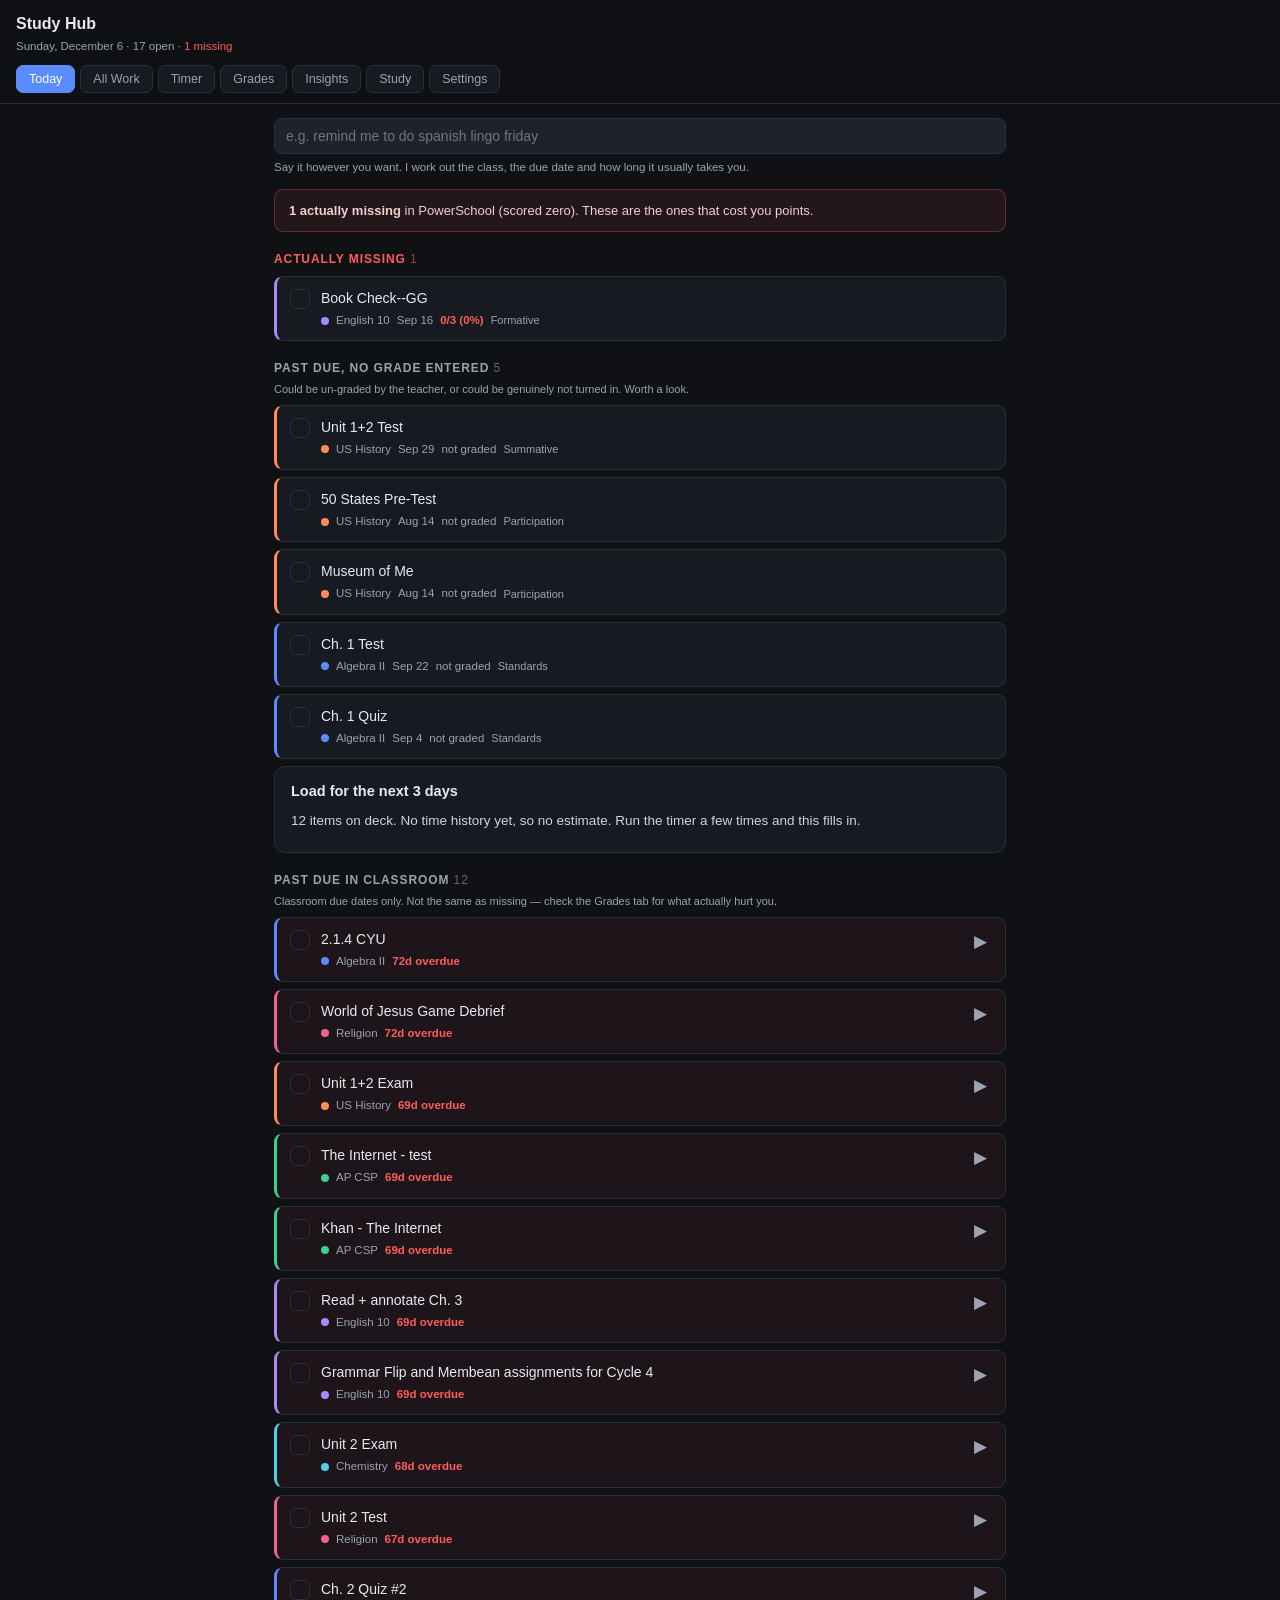
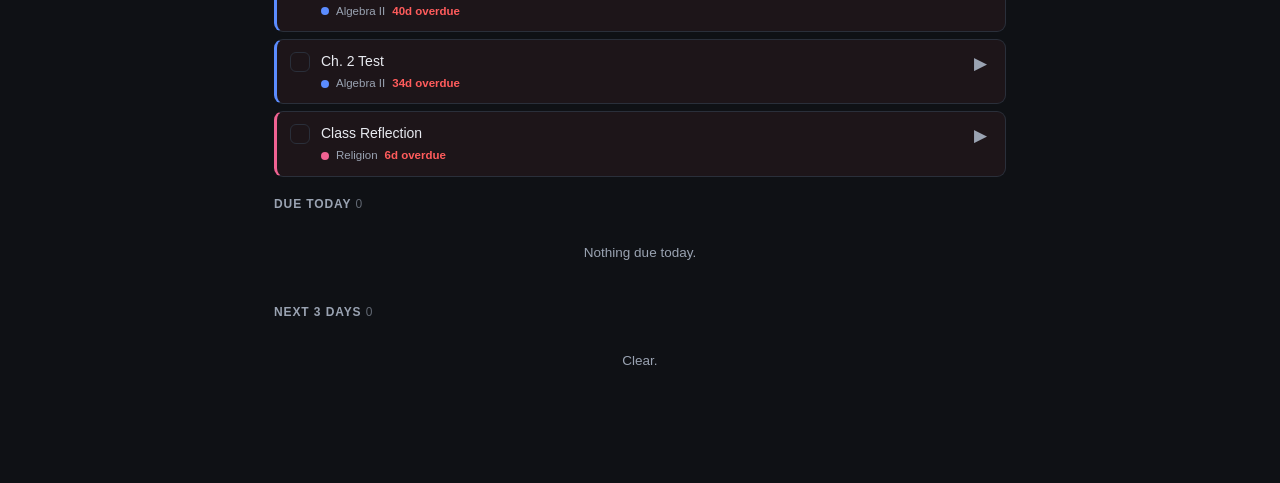
==== commit 5e94a49f: "PowerSchool as source of truth for missing work + grades view" ====
--- a/index.html
+++ b/index.html
@@ -82,6 +82,7 @@
     <button class="on" data-v="today">Today</button>
     <button data-v="all">All Work</button>
     <button data-v="timer">Timer</button>
+    <button data-v="grades">Grades</button>
     <button data-v="insights">Insights</button>
     <button data-v="study">Study</button>
     <button data-v="settings">Settings</button>
@@ -91,6 +92,7 @@
 <section class="view on" id="today"></section>
 <section class="view" id="all"></section>
 <section class="view" id="timer"></section>
+<section class="view" id="grades"></section>
 <section class="view" id="insights"></section>
 <section class="view" id="study"></section>
 <section class="view" id="settings"></section>
@@ -122,6 +124,22 @@
 function colorOf(n){const c=clsOf(n);return c?c.color:'#6b7280'}
 function esc(s){return String(s==null?'':s).replace(/[&<>"]/g,c=>({'&':'&amp;','<':'&lt;','>':'&gt;','"':'&quot;'}[c]))}
 function allTasks(){return [...DATA.assignments.map(a=>({...a,src:'classroom'})),...MY].map(t=>({...t,done:!!DONE[t.id]}))}
+/* PowerSchool is the source of truth for what is actually missing */
+function ps(bucket){return (DATA.powerschool||[]).filter(p=>p.bucket===bucket&&!DONE['ps:'+p.id])}
+function psRow(p,opts){
+  opts=opts||{};const col=colorOf(p.cls);
+  const scoreTxt=p.score===null?'not graded':p.score+'/'+p.possible+(p.pct!==null?' ('+Math.round(p.pct)+'%)':'');
+  return '<div class="task" style="border-left-color:'+col+'">'
+   +(opts.nocheck?'':'<div class="cb" onclick="togglePS(\''+p.id+'\')">&#10003;</div>')
+   +'<div class="body"><div class="ttl">'+esc(p.title)+'</div><div class="meta">'
+   +'<span class="dot" style="background:'+col+'"></span>'+esc(p.cls)
+   +'<span>'+(p.due?new Date(p.due+'T12:00').toLocaleDateString([],{month:'short',day:'numeric'}):'no date')+'</span>'
+   +'<span'+(p.bucket==='zero'?' class="due od"':'')+'>'+scoreTxt+'</span>'
+   +(p.flag?'<span class="tiny">flagged</span>':'')+(p.late?'<span class="tiny">late</span>':'')
+   +(p.cat?'<span class="tiny">'+esc(p.cat)+'</span>':'')
+   +'</div></div></div>';
+}
+function togglePS(id){const k='ps:'+id;if(DONE[k])delete DONE[k];else DONE[k]=new Date().toISOString();save();refresh()}
 
 /* ---------- estimates ---------- */
 function totalsByTask(){const m={};SESS.forEach(s=>{m[s.taskId]=m[s.taskId]||{sec:0,cls:s.cls,kind:s.kind,title:s.title};m[s.taskId].sec+=s.sec});return m}
@@ -248,11 +266,18 @@
   const soon=t.filter(x=>x.due&&dayDiff(x.due)>0&&dayDiff(x.due)<=3).sort((a,b)=>new Date(a.due)-new Date(b.due));
   const plan=[...od,...td,...soon];let tot=0,unk=0;
   plan.forEach(x=>{const e=estimate(x);if(e)tot+=e.sec;else unk++});
+  const zero=ps('zero'),ung=ps('ungraded').filter(p=>p.due&&new Date(p.due+'T12:00')<new Date());
   let h=addBar();
-  if(od.length)h+='<div class="note red"><b>'+od.length+' overdue</b> &mdash; the oldest is '+Math.abs(dayDiff(od[0].due))+' days past due.</div>';
+  if(zero.length)h+='<div class="note red"><b>'+zero.length+' actually missing</b> in PowerSchool (scored zero). These are the ones that cost you points.</div>';
+  if(zero.length)h+='<h2 class="sec" style="color:var(--bad)">Actually missing <span>'+zero.length+'</span></h2>'+zero.map(p=>psRow(p)).join('');
+  if(ung.length)h+='<h2 class="sec">Past due, no grade entered <span>'+ung.length+'</span></h2>'
+    +'<div class="tiny" style="margin:-4px 0 7px">Could be un-graded by the teacher, or could be genuinely not turned in. Worth a look.</div>'
+    +ung.map(p=>psRow(p)).join('');
   h+='<div class="card"><h3>Load for the next 3 days</h3><p>'+plan.length+' item'+(plan.length===1?'':'s')+' on deck. '
    +(tot?'Estimated <b>'+fmtDur(tot)+'</b> of work'+(unk?', plus '+unk+' with no history yet.':'.'):'No time history yet, so no estimate. Run the timer a few times and this fills in.')+'</p></div>';
-  h+='<h2 class="sec">Overdue <span>'+od.length+'</span></h2>'+(od.length?od.map(taskRow).join(''):'<div class="empty">Nothing overdue.</div>');
+  h+='<h2 class="sec">Past due in Classroom <span>'+od.length+'</span></h2>'
+   +'<div class="tiny" style="margin:-4px 0 7px">Classroom due dates only. Not the same as missing &mdash; check the Grades tab for what actually hurt you.</div>'
+   +(od.length?od.map(taskRow).join(''):'<div class="empty">Nothing past due.</div>');
   h+='<h2 class="sec">Due today <span>'+td.length+'</span></h2>'+(td.length?td.map(taskRow).join(''):'<div class="empty">Nothing due today.</div>');
   h+='<h2 class="sec">Next 3 days <span>'+soon.length+'</span></h2>'+(soon.length?soon.map(taskRow).join(''):'<div class="empty">Clear.</div>');
   document.getElementById('today').innerHTML=h;wireAdd();
@@ -333,6 +358,34 @@
    +SESS.slice(-12).reverse().map(s=>'<tr><td class="tiny">'+new Date(s.ts).toLocaleDateString([],{month:'short',day:'numeric'})+'</td><td>'+esc(s.title)+'</td><td>'+fmtDur(s.sec)+'</td></tr>').join('')+'</table></div>';
   el.innerHTML=h;
 }
+function renderGrades(){
+  const el=document.getElementById('grades');
+  const G=DATA.grades||[];
+  const ord={'A+':0,'A':1,'A-':2,'B+':3,'B':4,'B-':5,'C+':6,'C':7,'C-':8,'D+':9,'D':10,'D-':11,'F':12};
+  const sorted=G.slice().sort((a,b)=>(ord[b.letter]??6)-(ord[a.letter]??6));
+  let h='<div class="card"><h3>Current grades</h3><table><tr><th>Class</th><th>Grade</th><th></th></tr>'
+   +sorted.map(g=>{
+     const bad=['D+','D','D-','F','C-','C'].includes(g.letter);
+     return '<tr><td><span class="dot" style="background:'+colorOf(g.cls)+'"></span> '+esc(g.cls)+'</td>'
+      +'<td><b style="color:'+(bad?'var(--bad)':'var(--good)')+'">'+esc(g.letter)+'</b> '
+      +(g.pct!==null?(g.scale==='points'?g.pct+' pts':g.pct+'%'):'')+'</td>'
+      +'<td><a class="tiny" target="_blank" href="https://brebeuf.powerschool.com/guardian/scores.html?frn='+g.frn+'&begdate=08/10/2026&enddate=12/18/2026&fg=S1&schoolid=1000003360">open</a></td></tr>'}).join('')
+   +'</table><p class="tiny" style="margin-top:8px">Algebra II is shown on a points scale by Mr. Kaplan, not a percent.</p></div>';
+  const low=ps('lowscore');
+  if(low.length)h+='<div class="card"><h3>Scores under 60%</h3><p class="tiny">Not missing &mdash; you turned these in, they just went badly. This is what is dragging the grade.</p></div>'+low.map(p=>psRow(p,{nocheck:1})).join('');
+  const ff=ps('falseflag');
+  if(ff.length)h+='<div class="card"><h3>Flagged missing but full credit <span class="tiny">('+ff.length+')</span></h3>'
+   +'<p>These show the missing icon in PowerSchool but are scored 100%. The flag was never cleared. <b>You do not owe anything here.</b> '
+   +'They are all in '+esc([...new Set(ff.map(x=>x.cls))].join(', '))+', so it is one teacher not clearing flags rather than a real problem.</p>'
+   +'<details><summary>Show all '+ff.length+'</summary>'+ff.map(p=>psRow(p,{nocheck:1})).join('')+'</details></div>';
+  h+='<div class="card"><h3>How "missing" is decided</h3><ul style="margin:4px 0 0;padding-left:18px;color:#cdd4e0;font-size:13.5px">'
+   +'<li><b>Scored 0</b> out of anything &rarr; actually missing</li>'
+   +'<li><b>Missing flag + full credit</b> &rarr; ignored, teacher error</li>'
+   +'<li><b>Missing flag + partial credit</b> &rarr; ignored, you turned it in</li>'
+   +'<li><b>Past due, no score at all</b> &rarr; shown separately as "check this"</li>'
+   +'<li>Google Classroom\'s Missing tab is <b>not used</b> at all</li></ul></div>';
+  el.innerHTML=h;
+}
 function renderSettings(){
   document.getElementById('settings').innerHTML=
    '<div class="card"><h3>Idle cutoff</h3><p>If you don\'t touch the page for this long, the timer stops counting. This is the "left it open and walked away" guard.</p><select id="idle" style="width:auto"><option value="1">1 minute</option><option value="2">2 minutes</option><option value="3">3 minutes</option><option value="5">5 minutes</option><option value="10">10 minutes</option></select></div>'
@@ -349,13 +402,14 @@
 
 function go(v){document.querySelectorAll('nav button').forEach(x=>x.classList.toggle('on',x.dataset.v===v));
   document.querySelectorAll('.view').forEach(x=>x.classList.toggle('on',x.id===v));
-  if(v==='timer')renderTimer();if(v==='insights')renderInsights();if(v==='settings')renderSettings();window.scrollTo(0,0)}
+  if(v==='timer')renderTimer();if(v==='insights')renderInsights();if(v==='settings')renderSettings();if(v==='grades')renderGrades();window.scrollTo(0,0)}
 document.querySelectorAll('nav button').forEach(b=>b.onclick=()=>go(b.dataset.v));
 function refresh(){
   renderToday();renderAll();
-  const open=allTasks().filter(x=>!x.done),od=open.filter(x=>x.due&&dayDiff(x.due)<0).length;
+  const open=allTasks().filter(x=>!x.done),miss=ps('zero').length;
   document.getElementById('hdr').innerHTML=new Date().toLocaleDateString(undefined,{weekday:'long',month:'long',day:'numeric'})
-   +' &middot; '+open.length+' open'+(od?' &middot; <span style="color:var(--bad)">'+od+' overdue</span>':'');
+   +' &middot; '+open.length+' open'+(miss?' &middot; <span style="color:var(--bad)">'+miss+' missing</span>':' &middot; <span style="color:var(--good)">nothing missing</span>');
+  if(document.getElementById('grades').classList.contains('on'))renderGrades();
   document.getElementById('study').innerHTML=
    '<div class="card"><h3>Test trainers</h3><p>Flashcards, practice tests and reference charts built from your teachers\' own notes.</p>'
    +'<a class="btn primary" href="study.html">Chemistry &amp; Religion</a><a class="btn" href="ush.html">US History Unit 1+2</a></div>'
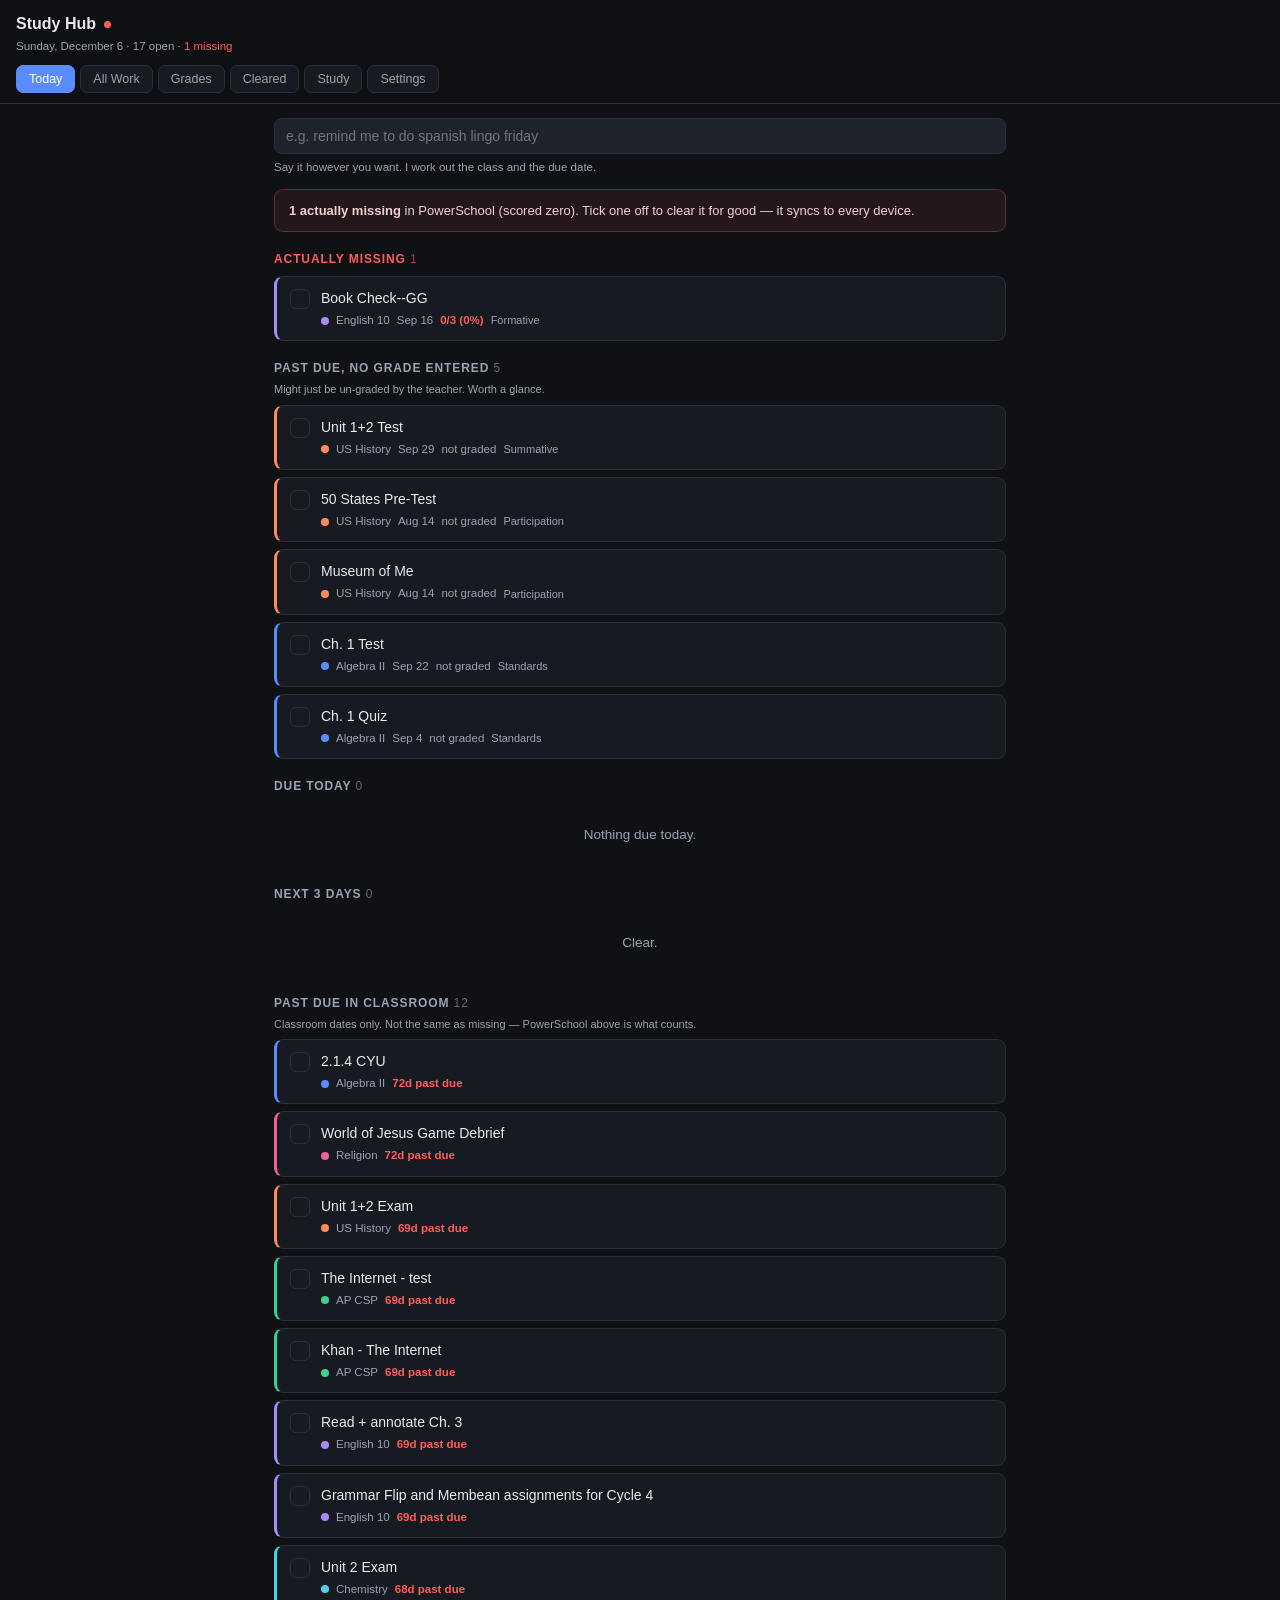
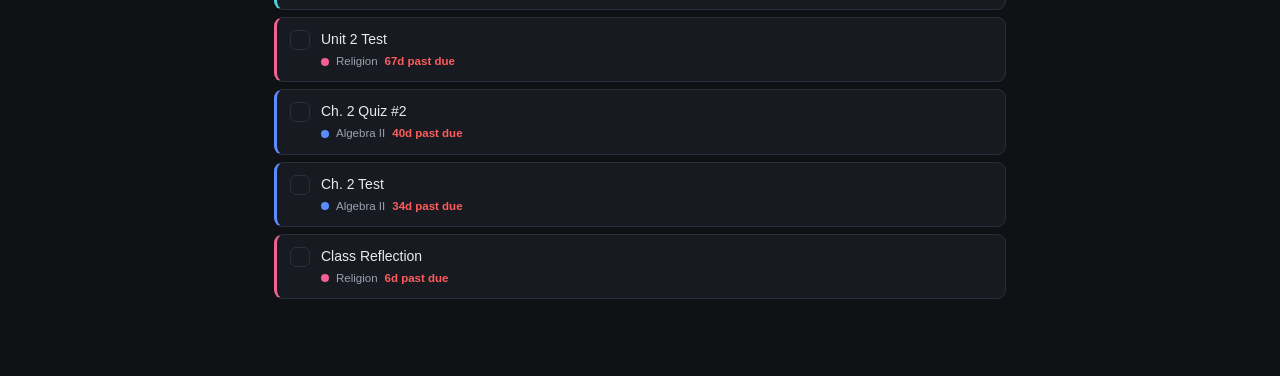
==== commit 21a320e5: "Cloud sync via Supabase, persistent dismissals, remove timer" ====
--- a/index.html
+++ b/index.html
@@ -12,13 +12,15 @@
 *{box-sizing:border-box}
 body{margin:0;background:var(--bg);color:var(--ink);font:15px/1.5 -apple-system,BlinkMacSystemFont,"Segoe UI",sans-serif;-webkit-text-size-adjust:100%}
 header{padding:calc(12px + env(safe-area-inset-top)) 16px 10px;border-bottom:1px solid var(--line);position:sticky;top:0;background:rgba(15,17,21,.97);backdrop-filter:blur(10px);z-index:30}
-h1{margin:0;font-size:16px}
+h1{margin:0;font-size:16px;display:flex;align-items:center;gap:8px}
+.syncdot{width:7px;height:7px;border-radius:50%;background:var(--dim);transition:background .3s}
+.syncdot.ok{background:var(--good)}.syncdot.busy{background:var(--warn)}.syncdot.err{background:var(--bad)}
 .sub{color:var(--dim);font-size:11.5px;margin-top:2px}
 nav{display:flex;gap:5px;margin-top:10px;overflow-x:auto}
 nav::-webkit-scrollbar{display:none}
 nav button{background:var(--panel);border:1px solid var(--line);color:var(--dim);padding:6px 12px;border-radius:7px;cursor:pointer;font-size:12.5px;font-weight:500;white-space:nowrap;flex-shrink:0}
 nav button.on{background:var(--accent);border-color:var(--accent);color:#fff}
-main{max-width:760px;margin:0 auto;padding:14px 14px calc(90px + env(safe-area-inset-bottom))}
+main{max-width:760px;margin:0 auto;padding:14px 14px calc(70px + env(safe-area-inset-bottom))}
 .view{display:none}.view.on{display:block}
 .card{background:var(--panel);border:1px solid var(--line);border-radius:11px;padding:14px 16px;margin-bottom:10px}
 .card h3{margin:0 0 8px;font-size:14.5px}
@@ -49,41 +51,30 @@
 .meta{font-size:11.5px;color:var(--dim);margin-top:3px;display:flex;gap:7px;flex-wrap:wrap;align-items:center}
 .meta .due.od{color:var(--bad);font-weight:600}
 .meta .due.today{color:var(--warn);font-weight:600}
-.est{color:var(--accent)}
-.go{background:none;border:none;color:var(--dim);font-size:17px;cursor:pointer;padding:2px 5px;flex-shrink:0}
-.go:hover{color:var(--accent)}
+.note2{font-size:11.5px;color:var(--warn);margin-top:3px;font-style:italic}
 h2.sec{font-size:12px;text-transform:uppercase;letter-spacing:.9px;color:var(--dim);margin:18px 0 8px;font-weight:600}
 h2.sec span{opacity:.6;font-weight:400}
-.clock{font-size:52px;font-weight:200;text-align:center;font-variant-numeric:tabular-nums;letter-spacing:-2px;margin:6px 0}
-.clocksub{text-align:center;color:var(--dim);font-size:13px;margin-bottom:14px}
-.state{text-align:center;padding:8px;border-radius:8px;font-size:12.5px;margin-bottom:12px;font-weight:500}
-.state.run{background:rgba(62,207,142,.12);color:var(--good)}
-.state.idle{background:rgba(255,176,32,.12);color:var(--warn)}
-.state.bg{background:rgba(155,163,178,.12);color:var(--dim)}
-.bars .b{margin-bottom:9px}
-.bars .lbl{display:flex;justify-content:space-between;font-size:12.5px;margin-bottom:3px}
-.bars .track{height:7px;background:var(--panel2);border-radius:4px;overflow:hidden}
-.bars .fill{height:100%;border-radius:4px}
 table{width:100%;border-collapse:collapse;font-size:13px;margin-top:8px}
 th,td{border:1px solid var(--line);padding:6px 9px;text-align:left}
 th{background:var(--panel2);font-size:11px;text-transform:uppercase;letter-spacing:.4px;color:var(--dim)}
 .empty{color:var(--dim);font-size:13.5px;text-align:center;padding:22px 10px}
 .note{background:rgba(255,176,32,.09);border:1px solid rgba(255,176,32,.3);border-radius:9px;padding:11px 14px;margin-bottom:10px;font-size:13px;color:#e6d9bd}
 .note.red{background:rgba(255,92,92,.09);border-color:rgba(255,92,92,.3);color:#f0cfcf}
+.note.green{background:rgba(62,207,142,.09);border-color:rgba(62,207,142,.3);color:#c9ecdc}
 .hintline{font-size:11.5px;color:var(--dim);margin-top:5px}
 .tiny{font-size:11px;color:var(--dim)}
+details summary{cursor:pointer;color:var(--accent);font-size:13px;font-weight:500;padding:3px 0}
 </style>
 </head>
 <body>
 <header>
-  <h1>Study Hub</h1>
+  <h1>Study Hub <span class="syncdot" id="sdot" title="sync"></span></h1>
   <div class="sub" id="hdr">loading…</div>
   <nav>
     <button class="on" data-v="today">Today</button>
     <button data-v="all">All Work</button>
-    <button data-v="timer">Timer</button>
     <button data-v="grades">Grades</button>
-    <button data-v="insights">Insights</button>
+    <button data-v="cleared">Cleared</button>
     <button data-v="study">Study</button>
     <button data-v="settings">Settings</button>
   </nav>
@@ -91,74 +82,82 @@
 <main>
 <section class="view on" id="today"></section>
 <section class="view" id="all"></section>
-<section class="view" id="timer"></section>
 <section class="view" id="grades"></section>
-<section class="view" id="insights"></section>
+<section class="view" id="cleared"></section>
 <section class="view" id="study"></section>
 <section class="view" id="settings"></section>
 </main>
 <script>
-const LS=k=>{try{return JSON.parse(localStorage.getItem('hub.'+k))}catch(e){return null}};
-const SS=(k,v)=>localStorage.setItem('hub.'+k,JSON.stringify(v));
-let DATA={classes:[],assignments:[],generated:null};
-let MY=LS('tasks')||[], SESS=LS('sessions')||[], DONE=LS('done')||{}, ALIAS=LS('alias')||{};
-let CFG=Object.assign({idleMin:2},LS('cfg')||{});
-const save=()=>{SS('tasks',MY);SS('sessions',SESS);SS('done',DONE);SS('alias',ALIAS);SS('cfg',CFG)};
+/* ===================== CLOUD SYNC ===================== */
+const SB_URL='https://qfgvtrifvgtttvlaspqn.supabase.co';
+const SB_KEY='sb_publishable_H3HI2vdy2okpATAjXR75Kw_LcGHFblP';
+const SB_ROW='james';
+const H=()=>({apikey:SB_KEY,Authorization:'Bearer '+SB_KEY,'Content-Type':'application/json'});
+let DATA={classes:[],assignments:[],powerschool:[],grades:[],generated:null};
+/* the one synced document */
+let S={dismissed:{},tasks:[],alias:{}};
+const cacheGet=()=>{try{return JSON.parse(localStorage.getItem('hub.cache'))}catch(e){return null}};
+const cacheSet=()=>localStorage.setItem('hub.cache',JSON.stringify(S));
+function dot(c){const d=document.getElementById('sdot');d.className='syncdot '+c}
+function mergeState(a,b){
+  const out={dismissed:{...(a.dismissed||{}),...(b.dismissed||{})},alias:{...(a.alias||{}),...(b.alias||{})},tasks:[]};
+  const seen={};[...(a.tasks||[]),...(b.tasks||[])].forEach(t=>{if(!seen[t.id]){seen[t.id]=1;out.tasks.push(t)}});
+  return out;
+}
+async function pull(){
+  dot('busy');
+  try{
+    const r=await fetch(SB_URL+'/rest/v1/hub_state?id=eq.'+SB_ROW+'&select=data',{headers:H(),cache:'no-store'});
+    if(!r.ok)throw new Error(r.status);
+    const j=await r.json();
+    const remote=(j[0]&&j[0].data)||{};
+    S=mergeState(S,remote);
+    cacheSet();dot('ok');return true;
+  }catch(e){dot('err');return false}
+}
+let pushT=null;
+function push(){
+  clearTimeout(pushT);dot('busy');cacheSet();
+  pushT=setTimeout(async()=>{
+    try{
+      const r=await fetch(SB_URL+'/rest/v1/hub_state?on_conflict=id',{method:'POST',
+        headers:{...H(),Prefer:'resolution=merge-duplicates,return=minimal'},
+        body:JSON.stringify({id:SB_ROW,data:S,updated_at:new Date().toISOString()})});
+      dot(r.ok?'ok':'err');
+    }catch(e){dot('err')}
+  },700);
+}
+
+/* ===================== UTIL ===================== */
 const uid=()=>Math.random().toString(36).slice(2,9);
+const K=t=>(t.cls||'Personal')+'|'+t.title;            /* stable key, survives id renumbering */
+const isCleared=t=>!!S.dismissed[K(t)];
 function startOfDay(d){return new Date(d.getFullYear(),d.getMonth(),d.getDate())}
 function dayDiff(due){if(!due)return null;return Math.round((startOfDay(new Date(due))-startOfDay(new Date()))/864e5)}
 function dueLabel(due){
   if(!due)return{txt:'no due date',cls:''};
   const n=dayDiff(due),d=new Date(due);
   const time=(d.getHours()!==23||d.getMinutes()!==59)?' '+d.toLocaleTimeString([],{hour:'numeric',minute:'2-digit'}):'';
-  if(n<0)return{txt:Math.abs(n)+'d overdue',cls:'od'};
+  if(n<0)return{txt:Math.abs(n)+'d past due',cls:'od'};
   if(n===0)return{txt:'due today'+time,cls:'today'};
   if(n===1)return{txt:'due tomorrow'+time,cls:'today'};
   if(n<7)return{txt:'due '+d.toLocaleDateString([],{weekday:'long'})+time,cls:''};
   return{txt:'due '+d.toLocaleDateString([],{month:'short',day:'numeric'}),cls:''};
 }
-function fmtDur(sec){const h=Math.floor(sec/3600),m=Math.round(sec%3600/60);return h?h+'h '+m+'m':(m||1)+'m'}
-function clockFmt(sec){const h=Math.floor(sec/3600),m=Math.floor(sec%3600/60),s=Math.floor(sec%60);
-  return (h?h+':':'')+String(m).padStart(h?2:1,'0')+':'+String(s).padStart(2,'0')}
-function clsOf(n){return DATA.classes.find(c=>c.name===n)}
-function colorOf(n){const c=clsOf(n);return c?c.color:'#6b7280'}
+function colorOf(n){const c=DATA.classes.find(c=>c.name===n);return c?c.color:'#6b7280'}
 function esc(s){return String(s==null?'':s).replace(/[&<>"]/g,c=>({'&':'&amp;','<':'&lt;','>':'&gt;','"':'&quot;'}[c]))}
-function allTasks(){return [...DATA.assignments.map(a=>({...a,src:'classroom'})),...MY].map(t=>({...t,done:!!DONE[t.id]}))}
-/* PowerSchool is the source of truth for what is actually missing */
-function ps(bucket){return (DATA.powerschool||[]).filter(p=>p.bucket===bucket&&!DONE['ps:'+p.id])}
-function psRow(p,opts){
-  opts=opts||{};const col=colorOf(p.cls);
-  const scoreTxt=p.score===null?'not graded':p.score+'/'+p.possible+(p.pct!==null?' ('+Math.round(p.pct)+'%)':'');
-  return '<div class="task" style="border-left-color:'+col+'">'
-   +(opts.nocheck?'':'<div class="cb" onclick="togglePS(\''+p.id+'\')">&#10003;</div>')
-   +'<div class="body"><div class="ttl">'+esc(p.title)+'</div><div class="meta">'
-   +'<span class="dot" style="background:'+col+'"></span>'+esc(p.cls)
-   +'<span>'+(p.due?new Date(p.due+'T12:00').toLocaleDateString([],{month:'short',day:'numeric'}):'no date')+'</span>'
-   +'<span'+(p.bucket==='zero'?' class="due od"':'')+'>'+scoreTxt+'</span>'
-   +(p.flag?'<span class="tiny">flagged</span>':'')+(p.late?'<span class="tiny">late</span>':'')
-   +(p.cat?'<span class="tiny">'+esc(p.cat)+'</span>':'')
-   +'</div></div></div>';
-}
-function togglePS(id){const k='ps:'+id;if(DONE[k])delete DONE[k];else DONE[k]=new Date().toISOString();save();refresh()}
-
-/* ---------- estimates ---------- */
-function totalsByTask(){const m={};SESS.forEach(s=>{m[s.taskId]=m[s.taskId]||{sec:0,cls:s.cls,kind:s.kind,title:s.title};m[s.taskId].sec+=s.sec});return m}
-function median(a){if(!a.length)return null;const b=a.slice().sort((x,y)=>x-y),i=Math.floor(b.length/2);return b.length%2?b[i]:Math.round((b[i-1]+b[i])/2)}
-function finishedTotals(){const t=totalsByTask(),o=[];for(const id in t)if(DONE[id])o.push({id,...t[id]});return o}
-function estimate(task){
-  const fin=finishedTotals();
-  const tries=[{f:fin.filter(x=>x.cls===task.cls&&x.kind===task.kind),b:(task.cls||'personal')+' '+task.kind+'s'},
-   {f:fin.filter(x=>x.kind===task.kind),b:task.kind+'s across all classes'},
-   {f:fin.filter(x=>x.cls===task.cls),b:'all '+(task.cls||'personal')+' work'},
-   {f:fin,b:'all your logged work'}];
-  for(const t of tries)if(t.f.length>=2)return{sec:median(t.f.map(x=>x.sec)),n:t.f.length,basis:t.b};
-  for(const t of tries)if(t.f.length===1)return{sec:t.f[0].sec,n:1,basis:t.b,weak:true};
-  if(task.userEst)return{sec:task.userEst,n:0,basis:'your own guess',weak:true};
-  return null;
-}
-function estLabel(t){const e=estimate(t);return e?'~'+fmtDur(e.sec)+(e.weak?'?':''):''}
-
-/* ---------- natural language ---------- */
+function allTasks(){return [...DATA.assignments.map(a=>({...a,src:'classroom'})),...S.tasks.map(t=>({...t,src:'mine'}))]}
+function psAll(){return (DATA.powerschool||[])}
+function psB(b){return psAll().filter(p=>p.bucket===b&&!isCleared(p))}
+
+function clear_(t,note){
+  const k=K(t);
+  if(S.dismissed[k])delete S.dismissed[k];
+  else S.dismissed[k]={at:new Date().toISOString(),note:note||null,cls:t.cls,title:t.title};
+  push();refresh();
+}
+
+/* ===================== NL PARSER ===================== */
 const LEAD=/^(please\s+)?(remind me(?: to)?|remember(?: to)?|don'?t forget(?: to)?|dont forget(?: to)?|i need to|i have to|i gotta|gotta|need to|have to|make sure i|add task|add|todo:?|to ?do:?|new task)\s+/i;
 const KINDW=[[/\b(test|exam|quiz|prueba)\b/i,'test'],[/\b(read|annotat|chapter|ch\.|novel|gatsby)\b/i,'reading'],
  [/\b(lab|experiment)\b/i,'lab'],[/\b(cyu|check for understanding|problem set)\b/i,'cyu'],
@@ -169,9 +168,7 @@
 const rx=s=>s.replace(/[.*+?^${}()|[\]\\]/g,'\\$&');
 function parse(raw){
   let s=raw.trim().replace(LEAD,'').trim();const orig=s;
-  let due=null,dueTxt=null,cls=null,mins=null,m;
-  if((m=s.match(/\b(?:takes?|about|around|for|~)?\s*(\d{1,3})\s*(min(?:ute)?s?|m|hours?|hrs?|h)\b/i))){
-    mins=/^h/i.test(m[2])?+m[1]*60:+m[1];s=s.replace(m[0],' ')}
+  let due=null,dueTxt=null,cls=null,m;
   const set=(d,l)=>{d.setHours(23,59,0,0);due=d;dueTxt=l};
   if(/\b(today|tonight)\b/i.test(s)){set(new Date(),'today');s=s.replace(/\b(today|tonight)\b/ig,' ')}
   else if(/\btomorrow\b/i.test(s)){const d=new Date();d.setDate(d.getDate()+1);set(d,'tomorrow');s=s.replace(/\btomorrow\b/ig,' ')}
@@ -187,18 +184,15 @@
   else if((m=s.match(/\b(?:by |on |due )?(\d{1,2})\/(\d{1,2})\b/))){
     const d=new Date((new Date()).getFullYear(),+m[1]-1,+m[2]);
     if(d<startOfDay(new Date()))d.setFullYear(d.getFullYear()+1);set(d,m[1]+'/'+m[2]);s=s.replace(m[0],' ')}
-  /* strippable class names vs content hints that must stay in the title */
   let best=null,hint=null;
-  for(const k in ALIAS){if(new RegExp('\\b'+rx(k),'i').test(s)&&(!best||k.length>best.k.length))best={k,name:ALIAS[k]}}
+  for(const k in S.alias){if(new RegExp('\\b'+rx(k),'i').test(s)&&(!best||k.length>best.k.length))best={k,name:S.alias[k]}}
   DATA.classes.forEach(c=>{
     [...(c.aliases||[]),c.name.toLowerCase()].forEach(a=>{
       if(new RegExp('\\b'+rx(a),'i').test(s)&&(!best||a.length>best.k.length))best={k:a,name:c.name}});
-    (c.hints||[]).forEach(hn=>{if(new RegExp('\\b'+rx(hn),'i').test(s)&&!hint)hint={k:hn,name:c.name}});
-  });
+    (c.hints||[]).forEach(hn=>{if(new RegExp('\\b'+rx(hn),'i').test(s)&&!hint)hint={k:hn,name:c.name}});});
   if(best){cls=best.name;s=s.replace(new RegExp('\\b'+rx(best.k),'ig'),' ')}
   else if(hint)cls=hint.name;
   let kind='worksheet';for(const [re,k] of KINDW)if(re.test(orig)){kind=k;break}
-  /* if still no class, infer from kind when only one class ever uses it */
   if(!cls){const cs=[...new Set(DATA.assignments.filter(a=>a.kind===kind).map(a=>a.cls))];if(cs.length===1)cls=cs[0]}
   let title=s.replace(/\b(do|the|my|a|an|for|class|hw|homework|assignment|stuff|work|and|some)\b/ig,' ').replace(/\s+/g,' ').trim();
   if(title.replace(/[^a-z0-9]/ig,'').length<2)title=orig.replace(/\s+/g,' ').trim();
@@ -206,31 +200,52 @@
   const STOP=new Set(['the','for','and','you','your','are','with','this','that','from','have','about','into','out','get','all','any','can','does','need','want','finish','study','due','next','week','day','days']);
   const words=orig.toLowerCase().split(/\W+/).filter(w=>w.length>2&&!STOP.has(w));
   let match=null,bs=0;
-  allTasks().filter(t=>!t.done&&t.src==='classroom').forEach(a=>{
-    const at=a.title.toLowerCase();
-    let sc=words.filter(w=>at.includes(w)).length;
-    if(sc===0)return;
-    if(cls&&a.cls===cls)sc+=0.6; else if(cls)sc-=0.6;
+  allTasks().filter(t=>!isCleared(t)&&t.src==='classroom').forEach(a=>{
+    const at=a.title.toLowerCase();let sc=words.filter(w=>at.includes(w)).length;
+    if(sc===0)return;if(cls&&a.cls===cls)sc+=0.6;else if(cls)sc-=0.6;
     if(sc>bs){bs=sc;match=a}});
   if(bs<1.5)match=null;
-  return{title,cls,due,dueTxt,mins,kind,match,raw:orig};
-}
-
-/* ---------- render ---------- */
-function taskRow(t){
-  const dl=dueLabel(t.due),col=colorOf(t.cls),e=estLabel(t),lg=totalsByTask()[t.id];
-  return '<div class="task'+(t.done?' done':'')+((dl.cls==='od'&&!t.done)?' overdue':'')+'" style="border-left-color:'+col+'">'
-   +'<div class="cb" onclick="toggle(\''+t.id+'\')">&#10003;</div><div class="body">'
+  return{title,cls,due,dueTxt,kind,match,raw:orig};
+}
+
+/* ===================== ROWS ===================== */
+function row(t,o){
+  o=o||{};const dl=dueLabel(t.due),col=colorOf(t.cls),cleared=isCleared(t),d=S.dismissed[K(t)];
+  return '<div class="task'+(cleared?' done':'')+((dl.cls==='od'&&!cleared&&!o.soft)?' overdue':'')+'" style="border-left-color:'+col+'">'
+   +'<div class="cb" onclick="clearPrompt(\''+esc(K(t)).replace(/'/g,"\\'")+'\')">&#10003;</div><div class="body">'
    +'<div class="ttl">'+esc(t.title)+'</div><div class="meta">'
    +'<span class="dot" style="background:'+col+'"></span>'+esc(t.cls||'Personal')
    +'<span class="due '+dl.cls+'">'+dl.txt+'</span>'
-   +(e?'<span class="est">est '+e+'</span>':'')
-   +(lg?'<span>logged '+fmtDur(lg.sec)+'</span>':'')
-   +(t.src!=='classroom'?'<span class="tiny">yours</span>':'')
-   +'</div></div><button class="go" onclick="startTimer(\''+t.id+'\')" title="Start timer">&#9654;</button></div>';
-}
+   +(t.src==='mine'?'<span class="tiny">yours</span>':'')
+   +'</div>'+(cleared&&d&&d.note?'<div class="note2">'+esc(d.note)+'</div>':'')+'</div></div>';
+}
+function psRow(p,o){
+  o=o||{};const col=colorOf(p.cls),cleared=isCleared(p),d=S.dismissed[K(p)];
+  const sc=p.score===null?'not graded':p.score+'/'+p.possible+(p.pct!==null?' ('+Math.round(p.pct)+'%)':'');
+  return '<div class="task'+(cleared?' done':'')+'" style="border-left-color:'+col+'">'
+   +(o.nocheck?'':'<div class="cb" onclick="clearPrompt(\''+esc(K(p)).replace(/'/g,"\\'")+'\')">&#10003;</div>')
+   +'<div class="body"><div class="ttl">'+esc(p.title)+'</div><div class="meta">'
+   +'<span class="dot" style="background:'+col+'"></span>'+esc(p.cls)
+   +'<span>'+(p.due?new Date(p.due+'T12:00').toLocaleDateString([],{month:'short',day:'numeric'}):'no date')+'</span>'
+   +'<span'+(p.bucket==='zero'?' class="due od"':'')+'>'+sc+'</span>'
+   +(p.cat?'<span class="tiny">'+esc(p.cat)+'</span>':'')
+   +'</div>'+(cleared&&d&&d.note?'<div class="note2">'+esc(d.note)+'</div>':'')+'</div></div>';
+}
+function findByKey(k){
+  return allTasks().find(t=>K(t)===k)||psAll().find(p=>K(p)===k);
+}
+function clearPrompt(k){
+  const t=findByKey(k);if(!t)return;
+  if(S.dismissed[k]){delete S.dismissed[k];push();refresh();return}
+  const why=prompt('Clear "'+t.title+'".\n\nOptional note for future you (why it was a zero, what you did about it):','');
+  if(why===null)return;
+  S.dismissed[k]={at:new Date().toISOString(),note:why.trim()||null,cls:t.cls,title:t.title};
+  push();refresh();
+}
+
+/* ===================== VIEWS ===================== */
 function addBar(){return '<div class="addwrap"><input id="nl" placeholder="e.g. remind me to do spanish lingo friday" autocomplete="off">'
- +'<div class="hintline">Say it however you want. I work out the class, the due date and how long it usually takes you.</div><div id="preview"></div></div>'}
+ +'<div class="hintline">Say it however you want. I work out the class and the due date.</div><div id="preview"></div></div>'}
 function wireAdd(){
   const i=document.getElementById('nl');if(!i)return;
   i.oninput=()=>{const v=i.value.trim(),p=document.getElementById('preview');
@@ -241,10 +256,9 @@
      +DATA.classes.map(c=>'<option'+(c.name===r.cls?' selected':'')+'>'+c.name+'</option>').join('')+'</select>'
      +'<label>Due</label><input id="pdue" type="date" style="width:auto" value="'+(r.due?isoDate(r.due):'')+'"></div>'
      +'<div class="tiny">'+(r.cls?'Class picked up from what you typed. ':'No class spotted &mdash; choose one and I\'ll remember that word. ')
-     +(r.due?'Due '+r.dueTxt+'. ':'No date found. ')+'Type: '+r.kind+'.'
-     +(r.match?'<br><b style="color:var(--warn)">Careful: this looks like "'+esc(r.match.title)+'" ('+esc(r.match.cls)+'), already in Classroom.</b>':'')+'</div>'
-     +'<div style="margin-top:9px"><button class="btn primary sm" onclick="commit()">Add it</button>'
-     +(r.match?'<button class="btn sm" onclick="startTimer(\''+r.match.id+'\')">Use the Classroom one</button>':'')+'</div></div>'};
+     +(r.due?'Due '+r.dueTxt+'.':'No date found.')
+     +(r.match?'<br><b style="color:var(--warn)">Careful: looks like "'+esc(r.match.title)+'" ('+esc(r.match.cls)+'), already in Classroom.</b>':'')+'</div>'
+     +'<div style="margin-top:9px"><button class="btn primary sm" onclick="commit()">Add it</button></div></div>'};
   i.onkeydown=e=>{if(e.key==='Enter'&&window.__p)commit()};
 }
 function isoDate(d){const x=new Date(d);return x.getFullYear()+'-'+String(x.getMonth()+1).padStart(2,'0')+'-'+String(x.getDate()).padStart(2,'0')}
@@ -253,170 +267,112 @@
   const se=document.getElementById('pcls'),de=document.getElementById('pdue');
   const cls=se?se.value:r.cls;let due=null;
   if(de&&de.value)due=new Date(de.value+'T23:59:00').toISOString();
-  if(cls&&cls!==r.cls){const w=r.title.toLowerCase().split(/\s+/).filter(x=>x.length>3)[0];if(w)ALIAS[w]=cls}
-  MY.push({id:uid(),title:r.title,cls:cls||null,due,kind:r.kind,src:'mine',created:new Date().toISOString(),userEst:r.mins?r.mins*60:null});
-  save();document.getElementById('nl').value='';document.getElementById('preview').innerHTML='';window.__p=null;refresh();
-}
-function toggle(id){if(DONE[id])delete DONE[id];else DONE[id]=new Date().toISOString();save();refresh()}
+  if(cls&&cls!==r.cls){const w=r.title.toLowerCase().split(/\s+/).filter(x=>x.length>3)[0];if(w)S.alias[w]=cls}
+  S.tasks.push({id:uid(),title:r.title,cls:cls||null,due,kind:r.kind,created:new Date().toISOString()});
+  push();document.getElementById('nl').value='';document.getElementById('preview').innerHTML='';window.__p=null;refresh();
+}
 
 function renderToday(){
-  const t=allTasks().filter(x=>!x.done);
+  const t=allTasks().filter(x=>!isCleared(x));
   const od=t.filter(x=>x.due&&dayDiff(x.due)<0).sort((a,b)=>new Date(a.due)-new Date(b.due));
   const td=t.filter(x=>x.due&&dayDiff(x.due)===0);
   const soon=t.filter(x=>x.due&&dayDiff(x.due)>0&&dayDiff(x.due)<=3).sort((a,b)=>new Date(a.due)-new Date(b.due));
-  const plan=[...od,...td,...soon];let tot=0,unk=0;
-  plan.forEach(x=>{const e=estimate(x);if(e)tot+=e.sec;else unk++});
-  const zero=ps('zero'),ung=ps('ungraded').filter(p=>p.due&&new Date(p.due+'T12:00')<new Date());
+  const zero=psB('zero');
+  const ung=psB('ungraded').filter(p=>p.due&&new Date(p.due+'T12:00')<new Date());
   let h=addBar();
-  if(zero.length)h+='<div class="note red"><b>'+zero.length+' actually missing</b> in PowerSchool (scored zero). These are the ones that cost you points.</div>';
+  if(zero.length)h+='<div class="note red"><b>'+zero.length+' actually missing</b> in PowerSchool (scored zero). Tick one off to clear it for good &mdash; it syncs to every device.</div>';
+  else h+='<div class="note green">Nothing scored zero in PowerSchool right now.</div>';
   if(zero.length)h+='<h2 class="sec" style="color:var(--bad)">Actually missing <span>'+zero.length+'</span></h2>'+zero.map(p=>psRow(p)).join('');
   if(ung.length)h+='<h2 class="sec">Past due, no grade entered <span>'+ung.length+'</span></h2>'
-    +'<div class="tiny" style="margin:-4px 0 7px">Could be un-graded by the teacher, or could be genuinely not turned in. Worth a look.</div>'
-    +ung.map(p=>psRow(p)).join('');
-  h+='<div class="card"><h3>Load for the next 3 days</h3><p>'+plan.length+' item'+(plan.length===1?'':'s')+' on deck. '
-   +(tot?'Estimated <b>'+fmtDur(tot)+'</b> of work'+(unk?', plus '+unk+' with no history yet.':'.'):'No time history yet, so no estimate. Run the timer a few times and this fills in.')+'</p></div>';
+    +'<div class="tiny" style="margin:-4px 0 7px">Might just be un-graded by the teacher. Worth a glance.</div>'+ung.map(p=>psRow(p)).join('');
+  h+='<h2 class="sec">Due today <span>'+td.length+'</span></h2>'+(td.length?td.map(x=>row(x)).join(''):'<div class="empty">Nothing due today.</div>');
+  h+='<h2 class="sec">Next 3 days <span>'+soon.length+'</span></h2>'+(soon.length?soon.map(x=>row(x)).join(''):'<div class="empty">Clear.</div>');
   h+='<h2 class="sec">Past due in Classroom <span>'+od.length+'</span></h2>'
-   +'<div class="tiny" style="margin:-4px 0 7px">Classroom due dates only. Not the same as missing &mdash; check the Grades tab for what actually hurt you.</div>'
-   +(od.length?od.map(taskRow).join(''):'<div class="empty">Nothing past due.</div>');
-  h+='<h2 class="sec">Due today <span>'+td.length+'</span></h2>'+(td.length?td.map(taskRow).join(''):'<div class="empty">Nothing due today.</div>');
-  h+='<h2 class="sec">Next 3 days <span>'+soon.length+'</span></h2>'+(soon.length?soon.map(taskRow).join(''):'<div class="empty">Clear.</div>');
+   +'<div class="tiny" style="margin:-4px 0 7px">Classroom dates only. Not the same as missing &mdash; PowerSchool above is what counts.</div>'
+   +(od.length?od.map(x=>row(x,{soft:1})).join(''):'<div class="empty">Nothing past due.</div>');
   document.getElementById('today').innerHTML=h;wireAdd();
 }
 function renderAll(){
-  const t=allTasks(),open=t.filter(x=>!x.done).sort((a,b)=>{if(!a.due)return 1;if(!b.due)return -1;return new Date(a.due)-new Date(b.due)});
-  const done=t.filter(x=>x.done).sort((a,b)=>new Date(DONE[b.id])-new Date(DONE[a.id]));
+  const open=allTasks().filter(x=>!isCleared(x)).sort((a,b)=>{if(!a.due)return 1;if(!b.due)return -1;return new Date(a.due)-new Date(b.due)});
   const by={};open.forEach(x=>{const k=x.cls||'Personal';(by[k]=by[k]||[]).push(x)});
   let h=addBar()+'<h2 class="sec">Open <span>'+open.length+'</span></h2>';
-  Object.keys(by).sort().forEach(c=>{h+='<h2 class="sec" style="color:'+colorOf(c)+'">'+esc(c)+' <span>'+by[c].length+'</span></h2>'+by[c].map(taskRow).join('')});
-  h+='<h2 class="sec">Completed <span>'+done.length+'</span></h2>'+(done.length?done.slice(0,40).map(taskRow).join(''):'<div class="empty">Nothing completed yet.</div>');
+  Object.keys(by).sort().forEach(c=>{h+='<h2 class="sec" style="color:'+colorOf(c)+'">'+esc(c)+' <span>'+by[c].length+'</span></h2>'+by[c].map(x=>row(x)).join('')});
   document.getElementById('all').innerHTML=h;wireAdd();
 }
-
-/* ---------- timer ---------- */
-let T={taskId:null,sec:0,running:false,lastAct:Date.now(),state:'run'};
-const sv=LS('active');if(sv&&sv.taskId){T=Object.assign(T,sv);T.running=false}
-function findTask(id){return allTasks().find(t=>t.id===id)}
-function startTimer(id){
-  if(T.running&&T.taskId!==id)stopTimer();
-  if(!findTask(id))return;
-  if(T.taskId!==id){T.taskId=id;T.sec=0}
-  T.running=true;T.lastAct=Date.now();T.state='run';SS('active',T);go('timer');
-}
-function stopTimer(){
-  if(T.taskId&&T.sec>5){const t=findTask(T.taskId);
-    SESS.push({id:uid(),taskId:T.taskId,title:t?t.title:'(removed)',cls:t?t.cls:null,kind:t?t.kind:'worksheet',sec:Math.round(T.sec),ts:new Date().toISOString()});save()}
-  T={taskId:null,sec:0,running:false,lastAct:Date.now(),state:'run'};
-  localStorage.removeItem('hub.active');renderTimer();
-}
-function pauseTimer(){T.running=false;SS('active',T);renderTimer()}
-function finishNow(){const id=T.taskId;stopTimer();if(id){DONE[id]=new Date().toISOString();save()}refresh();go('today')}
-['mousemove','mousedown','keydown','touchstart','scroll','click'].forEach(e=>document.addEventListener(e,()=>{T.lastAct=Date.now()},{passive:true}));
-setInterval(()=>{
-  if(!T.running||!T.taskId)return;
-  let st='run';
-  if(document.hidden)st='bg';
-  else if(Date.now()-T.lastAct>CFG.idleMin*60000)st='idle';
-  T.state=st;if(st==='run')T.sec++;SS('active',T);
-  const c=document.getElementById('clk');
-  if(c){c.textContent=clockFmt(T.sec);const s=document.getElementById('tstate');
-    if(s){s.className='state '+st;
-      s.textContent=st==='run'?'Counting':st==='idle'?('Idle '+CFG.idleMin+'+ min — paused, this time is not being counted'):'Tab in background — paused, this time is not being counted'}}
-},1000);
-function renderTimer(){
-  const el=document.getElementById('timer');
-  if(!T.taskId){
-    const open=allTasks().filter(x=>!x.done).sort((a,b)=>{if(!a.due)return 1;if(!b.due)return -1;return new Date(a.due)-new Date(b.due)}).slice(0,12);
-    el.innerHTML='<div class="card"><h3>Pick something to work on</h3><p>The clock only runs while this page is in front of you and you are actually moving. Switch tabs, or sit still for '+CFG.idleMin+' minutes, and it pauses itself. That way "2 hours" means two real hours.</p></div>'+open.map(taskRow).join('');return}
-  const t=findTask(T.taskId),e=t?estimate(t):null,pct=e?Math.min(999,Math.round(T.sec/e.sec*100)):null;
-  el.innerHTML='<div class="card"><h3>'+esc(t?t.title:'Task')+'</h3>'
-   +'<p class="tiny"><span class="dot" style="background:'+colorOf(t&&t.cls)+'"></span> '+esc((t&&t.cls)||'Personal')+' &middot; '+esc(t?t.kind:'')+'</p>'
-   +'<div class="clock" id="clk">'+clockFmt(T.sec)+'</div>'
-   +'<div class="clocksub">'+(e?'Usually about <b>'+fmtDur(e.sec)+'</b> for you &mdash; you are at '+pct+'%':'No history for this type yet. This session becomes the first data point.')+'</div>'
-   +'<div class="state '+T.state+'" id="tstate">'+(T.running?'Counting':'Paused')+'</div><div style="text-align:center">'
-   +(T.running?'<button class="btn" onclick="pauseTimer()">Pause</button>':'<button class="btn primary" onclick="startTimer(\''+T.taskId+'\')">Resume</button>')
-   +'<button class="btn primary" onclick="finishNow()">Done &mdash; log it</button>'
-   +'<button class="btn danger" onclick="stopTimer()">Stop &amp; save</button></div></div>'
-   +(e?'<div class="card"><h3>Where that number comes from</h3><p>Median of <b>'+e.n+'</b> finished '+esc(e.basis)+'.'+(e.weak?' Only one sample so far, so treat it loosely.':'')+'</p></div>':'');
-}
-
-/* ---------- insights ---------- */
-function renderInsights(){
-  const el=document.getElementById('insights');
-  if(!SESS.length){el.innerHTML='<div class="empty">No time logged yet. Hit &#9654; on any task and this page fills in.</div>';return}
-  const wk=SESS.filter(s=>new Date(s.ts).getTime()>Date.now()-7*864e5);
-  const byC={};SESS.forEach(s=>{const k=s.cls||'Personal';byC[k]=(byC[k]||0)+s.sec});
-  const mx=Math.max(...Object.values(byC));
-  const fin=finishedTotals(),kinds={};fin.forEach(f=>{(kinds[f.kind]=kinds[f.kind]||[]).push(f.sec)});
-  let h='<div class="card"><h3>Totals</h3><p>Last 7 days: <b>'+fmtDur(wk.reduce((a,s)=>a+s.sec,0))+'</b> over '+wk.length+' session'+(wk.length===1?'':'s')+'.<br>All time: <b>'+fmtDur(SESS.reduce((a,s)=>a+s.sec,0))+'</b> over '+SESS.length+'.</p></div>';
-  h+='<div class="card"><h3>Time by class</h3><div class="bars">'+Object.entries(byC).sort((a,b)=>b[1]-a[1]).map(([c,v])=>
-    '<div class="b"><div class="lbl"><span>'+esc(c)+'</span><span class="tiny">'+fmtDur(v)+'</span></div><div class="track"><div class="fill" style="width:'+(v/mx*100)+'%;background:'+colorOf(c)+'"></div></div></div>').join('')+'</div></div>';
-  if(Object.keys(kinds).length)
-    h+='<div class="card"><h3>How long things actually take you</h3><p class="tiny">Median across finished tasks. This is exactly what the estimates use.</p><table><tr><th>Type</th><th>Median</th><th>Range</th><th>n</th></tr>'
-      +Object.entries(kinds).sort((a,b)=>b[1].length-a[1].length).map(([k,v])=>'<tr><td>'+esc(k)+'</td><td><b>'+fmtDur(median(v))+'</b></td><td class="tiny">'+fmtDur(Math.min(...v))+' &ndash; '+fmtDur(Math.max(...v))+'</td><td>'+v.length+'</td></tr>').join('')+'</table></div>';
-  else h+='<div class="note">You have logged time but not ticked anything off. Estimates only count <b>finished</b> tasks, so a half-done session can\'t drag the number down. Complete one and this starts working.</div>';
-  h+='<div class="card"><h3>Recent sessions</h3><table><tr><th>When</th><th>Task</th><th>Time</th></tr>'
-   +SESS.slice(-12).reverse().map(s=>'<tr><td class="tiny">'+new Date(s.ts).toLocaleDateString([],{month:'short',day:'numeric'})+'</td><td>'+esc(s.title)+'</td><td>'+fmtDur(s.sec)+'</td></tr>').join('')+'</table></div>';
-  el.innerHTML=h;
-}
 function renderGrades(){
-  const el=document.getElementById('grades');
   const G=DATA.grades||[];
   const ord={'A+':0,'A':1,'A-':2,'B+':3,'B':4,'B-':5,'C+':6,'C':7,'C-':8,'D+':9,'D':10,'D-':11,'F':12};
   const sorted=G.slice().sort((a,b)=>(ord[b.letter]??6)-(ord[a.letter]??6));
   let h='<div class="card"><h3>Current grades</h3><table><tr><th>Class</th><th>Grade</th><th></th></tr>'
-   +sorted.map(g=>{
-     const bad=['D+','D','D-','F','C-','C'].includes(g.letter);
+   +sorted.map(g=>{const bad=['D+','D','D-','F','C-','C','C+'].includes(g.letter);
      return '<tr><td><span class="dot" style="background:'+colorOf(g.cls)+'"></span> '+esc(g.cls)+'</td>'
-      +'<td><b style="color:'+(bad?'var(--bad)':'var(--good)')+'">'+esc(g.letter)+'</b> '
-      +(g.pct!==null?(g.scale==='points'?g.pct+' pts':g.pct+'%'):'')+'</td>'
+      +'<td><b style="color:'+(bad?'var(--bad)':'var(--good)')+'">'+esc(g.letter)+'</b> '+(g.pct!==null?(g.scale==='points'?g.pct+' pts':g.pct+'%'):'')+'</td>'
       +'<td><a class="tiny" target="_blank" href="https://brebeuf.powerschool.com/guardian/scores.html?frn='+g.frn+'&begdate=08/10/2026&enddate=12/18/2026&fg=S1&schoolid=1000003360">open</a></td></tr>'}).join('')
-   +'</table><p class="tiny" style="margin-top:8px">Algebra II is shown on a points scale by Mr. Kaplan, not a percent.</p></div>';
-  const low=ps('lowscore');
-  if(low.length)h+='<div class="card"><h3>Scores under 60%</h3><p class="tiny">Not missing &mdash; you turned these in, they just went badly. This is what is dragging the grade.</p></div>'+low.map(p=>psRow(p,{nocheck:1})).join('');
-  const ff=ps('falseflag');
+   +'</table><p class="tiny" style="margin-top:8px">Algebra II is on a points scale, not a percent.</p></div>';
+  const low=psB('lowscore');
+  if(low.length)h+='<div class="card"><h3>Scores under 60%</h3><p class="tiny">Not missing. You turned these in, they went badly. This is what is actually holding the grade down.</p></div>'+low.map(p=>psRow(p,{nocheck:1})).join('');
+  const ff=psAll().filter(p=>p.bucket==='falseflag');
   if(ff.length)h+='<div class="card"><h3>Flagged missing but full credit <span class="tiny">('+ff.length+')</span></h3>'
-   +'<p>These show the missing icon in PowerSchool but are scored 100%. The flag was never cleared. <b>You do not owe anything here.</b> '
-   +'They are all in '+esc([...new Set(ff.map(x=>x.cls))].join(', '))+', so it is one teacher not clearing flags rather than a real problem.</p>'
+   +'<p>These show the missing icon in PowerSchool but are scored 100%. The flag was never cleared. <b>You do not owe anything here.</b> All in '+esc([...new Set(ff.map(x=>x.cls))].join(', '))+'.</p>'
    +'<details><summary>Show all '+ff.length+'</summary>'+ff.map(p=>psRow(p,{nocheck:1})).join('')+'</details></div>';
   h+='<div class="card"><h3>How "missing" is decided</h3><ul style="margin:4px 0 0;padding-left:18px;color:#cdd4e0;font-size:13.5px">'
-   +'<li><b>Scored 0</b> out of anything &rarr; actually missing</li>'
-   +'<li><b>Missing flag + full credit</b> &rarr; ignored, teacher error</li>'
-   +'<li><b>Missing flag + partial credit</b> &rarr; ignored, you turned it in</li>'
-   +'<li><b>Past due, no score at all</b> &rarr; shown separately as "check this"</li>'
-   +'<li>Google Classroom\'s Missing tab is <b>not used</b> at all</li></ul></div>';
-  el.innerHTML=h;
+   +'<li><b>Scored 0</b> &rarr; actually missing</li><li><b>Flag + full credit</b> &rarr; ignored, teacher error</li>'
+   +'<li><b>Flag + partial credit</b> &rarr; ignored, you turned it in</li><li><b>Past due, no score</b> &rarr; shown as "check this"</li>'
+   +'<li>Classroom\'s Missing tab is <b>not used</b></li></ul></div>';
+  document.getElementById('grades').innerHTML=h;
+}
+function renderCleared(){
+  const ks=Object.keys(S.dismissed).sort((a,b)=>new Date(S.dismissed[b].at)-new Date(S.dismissed[a].at));
+  let h='<div class="card"><h3>Cleared items</h3><p>Things you ticked off. They stay hidden even when PowerSchool keeps reporting them, on every device. Tap one to bring it back.</p></div>';
+  if(!ks.length)h+='<div class="empty">Nothing cleared yet.</div>';
+  ks.forEach(k=>{const d=S.dismissed[k];
+    h+='<div class="task done" style="border-left-color:'+colorOf(d.cls)+'">'
+     +'<div class="cb" onclick="clearPrompt(\''+esc(k).replace(/'/g,"\\'")+'\')">&#10003;</div><div class="body">'
+     +'<div class="ttl">'+esc(d.title||k)+'</div><div class="meta"><span class="dot" style="background:'+colorOf(d.cls)+'"></span>'+esc(d.cls||'Personal')
+     +'<span>cleared '+new Date(d.at).toLocaleDateString([],{month:'short',day:'numeric'})+'</span></div>'
+     +(d.note?'<div class="note2">'+esc(d.note)+'</div>':'')+'</div></div>'});
+  document.getElementById('cleared').innerHTML=h;
+}
+function renderStudy(){
+  document.getElementById('study').innerHTML=
+   '<div class="card"><h3>Test trainers</h3><p>Flashcards, practice tests and reference charts from your teachers\' own notes.</p>'
+   +'<a class="btn primary" href="study.html">Chemistry &amp; Religion</a><a class="btn" href="ush.html">US History Unit 1+2</a></div>'
+   +'<div class="card"><h3>Jump to a class</h3><div>'+DATA.classes.map(c=>'<a class="btn sm" target="_blank" href="https://classroom.google.com/c/'+c.id+'"><span class="dot" style="background:'+c.color+'"></span> '+esc(c.name)+'</a>').join('')+'</div></div>';
 }
 function renderSettings(){
+  const ks=Object.keys(S.alias);
   document.getElementById('settings').innerHTML=
-   '<div class="card"><h3>Idle cutoff</h3><p>If you don\'t touch the page for this long, the timer stops counting. This is the "left it open and walked away" guard.</p><select id="idle" style="width:auto"><option value="1">1 minute</option><option value="2">2 minutes</option><option value="3">3 minutes</option><option value="5">5 minutes</option><option value="10">10 minutes</option></select></div>'
-   +'<div class="card"><h3>Move data between devices</h3><p>Tasks and time logs live on this device only. Export here, paste into the box on your phone.</p><textarea id="dump" rows="4" placeholder="Paste a backup here, then hit Import"></textarea><div><button class="btn" onclick="exportData()">Export</button><button class="btn" onclick="importData()">Import</button></div></div>'
-   +'<div class="card"><h3>Learned words</h3><p class="tiny">When you correct a class, I remember the word you used.</p><div id="alist"></div></div>'
-   +'<div class="card"><h3>Data</h3><p class="tiny">Classroom list last refreshed: <b>'+(DATA.generated?new Date(DATA.generated).toLocaleString():'unknown')+'</b></p><button class="btn danger" onclick="if(confirm(\'Erase all tasks and time logs?\')){localStorage.clear();location.reload()}">Reset everything</button></div>';
-  const s=document.getElementById('idle');s.value=CFG.idleMin;s.onchange=()=>{CFG.idleMin=+s.value;save()};
-  const ks=Object.keys(ALIAS);
-  document.getElementById('alist').innerHTML=ks.length?ks.map(k=>'<span class="chip"><b>'+esc(k)+'</b> &rarr; '+esc(ALIAS[k])+'</span>').join(''):'<span class="tiny">None yet.</span>';
-}
-function exportData(){document.getElementById('dump').value=JSON.stringify({tasks:MY,sessions:SESS,done:DONE,alias:ALIAS,cfg:CFG})}
-function importData(){try{const o=JSON.parse(document.getElementById('dump').value);
-  MY=o.tasks||[];SESS=o.sessions||[];DONE=o.done||{};ALIAS=o.alias||{};CFG=o.cfg||CFG;save();refresh();alert('Imported.')}catch(e){alert('That did not parse.')}}
-
+   '<div class="card"><h3>Sync</h3><p>Tasks and cleared items live in a shared database, so your Mac and your phone see the same thing. The dot next to the title is green when synced.</p>'
+   +'<button class="btn" onclick="pull().then(refresh)">Pull now</button><span class="tiny" id="syncinfo"></span></div>'
+   +'<div class="card"><h3>Data freshness</h3><p class="tiny">Classroom + PowerSchool last refreshed: <b>'+(DATA.generated?new Date(DATA.generated).toLocaleString():'unknown')+'</b><br>Refreshes automatically at 6:30 AM and 4:30 PM.</p></div>'
+   +'<div class="card"><h3>Learned words</h3><p class="tiny">When you correct a class, the word is remembered.</p><div>'+(ks.length?ks.map(k=>'<span class="chip"><b>'+esc(k)+'</b> &rarr; '+esc(S.alias[k])+'</span>').join(''):'<span class="tiny">None yet.</span>')+'</div></div>'
+   +'<div class="card"><h3>Reset</h3><button class="btn danger" onclick="if(confirm(\'Erase all your tasks and cleared items everywhere?\')){S={dismissed:{},tasks:[],alias:{}};push();refresh()}">Erase synced data</button></div>';
+}
+
+/* ===================== BOOT ===================== */
 function go(v){document.querySelectorAll('nav button').forEach(x=>x.classList.toggle('on',x.dataset.v===v));
   document.querySelectorAll('.view').forEach(x=>x.classList.toggle('on',x.id===v));
-  if(v==='timer')renderTimer();if(v==='insights')renderInsights();if(v==='settings')renderSettings();if(v==='grades')renderGrades();window.scrollTo(0,0)}
+  if(v==='grades')renderGrades();if(v==='cleared')renderCleared();if(v==='settings')renderSettings();if(v==='study')renderStudy();
+  window.scrollTo(0,0)}
 document.querySelectorAll('nav button').forEach(b=>b.onclick=()=>go(b.dataset.v));
 function refresh(){
   renderToday();renderAll();
-  const open=allTasks().filter(x=>!x.done),miss=ps('zero').length;
+  const active=document.querySelector('.view.on');
+  if(active){if(active.id==='grades')renderGrades();if(active.id==='cleared')renderCleared();if(active.id==='settings')renderSettings();if(active.id==='study')renderStudy()}
+  const open=allTasks().filter(x=>!isCleared(x)).length,miss=psB('zero').length;
   document.getElementById('hdr').innerHTML=new Date().toLocaleDateString(undefined,{weekday:'long',month:'long',day:'numeric'})
-   +' &middot; '+open.length+' open'+(miss?' &middot; <span style="color:var(--bad)">'+miss+' missing</span>':' &middot; <span style="color:var(--good)">nothing missing</span>');
-  if(document.getElementById('grades').classList.contains('on'))renderGrades();
-  document.getElementById('study').innerHTML=
-   '<div class="card"><h3>Test trainers</h3><p>Flashcards, practice tests and reference charts built from your teachers\' own notes.</p>'
-   +'<a class="btn primary" href="study.html">Chemistry &amp; Religion</a><a class="btn" href="ush.html">US History Unit 1+2</a></div>'
-   +'<div class="card"><h3>Jump to a class</h3><div>'+DATA.classes.map(c=>'<a class="btn sm" target="_blank" href="https://classroom.google.com/c/'+c.id+'"><span class="dot" style="background:'+c.color+'"></span> '+esc(c.name)+'</a>').join('')+'</div></div>';
-}
-fetch('data.json?t='+Date.now()).then(r=>r.json()).then(d=>{DATA=d;refresh();renderTimer()})
- .catch(()=>{document.getElementById('today').innerHTML='<div class="note red">Could not load data.json.</div>'});
+   +' &middot; '+open+' open'+(miss?' &middot; <span style="color:var(--bad)">'+miss+' missing</span>':' &middot; <span style="color:var(--good)">nothing missing</span>');
+}
+async function boot(){
+  const c=cacheGet();if(c)S=mergeState(S,c);
+  try{DATA=await (await fetch('data.json?t='+Date.now(),{cache:'no-store'})).json()}
+  catch(e){document.getElementById('today').innerHTML='<div class="note red">Could not load data.json.</div>';return}
+  refresh();await pull();refresh();
+}
+document.addEventListener('visibilitychange',()=>{if(!document.hidden)pull().then(refresh)});
+window.addEventListener('focus',()=>pull().then(refresh));
+setInterval(()=>{if(!document.hidden)pull().then(refresh)},120000);
+boot();
 </script>
 </body>
 </html>
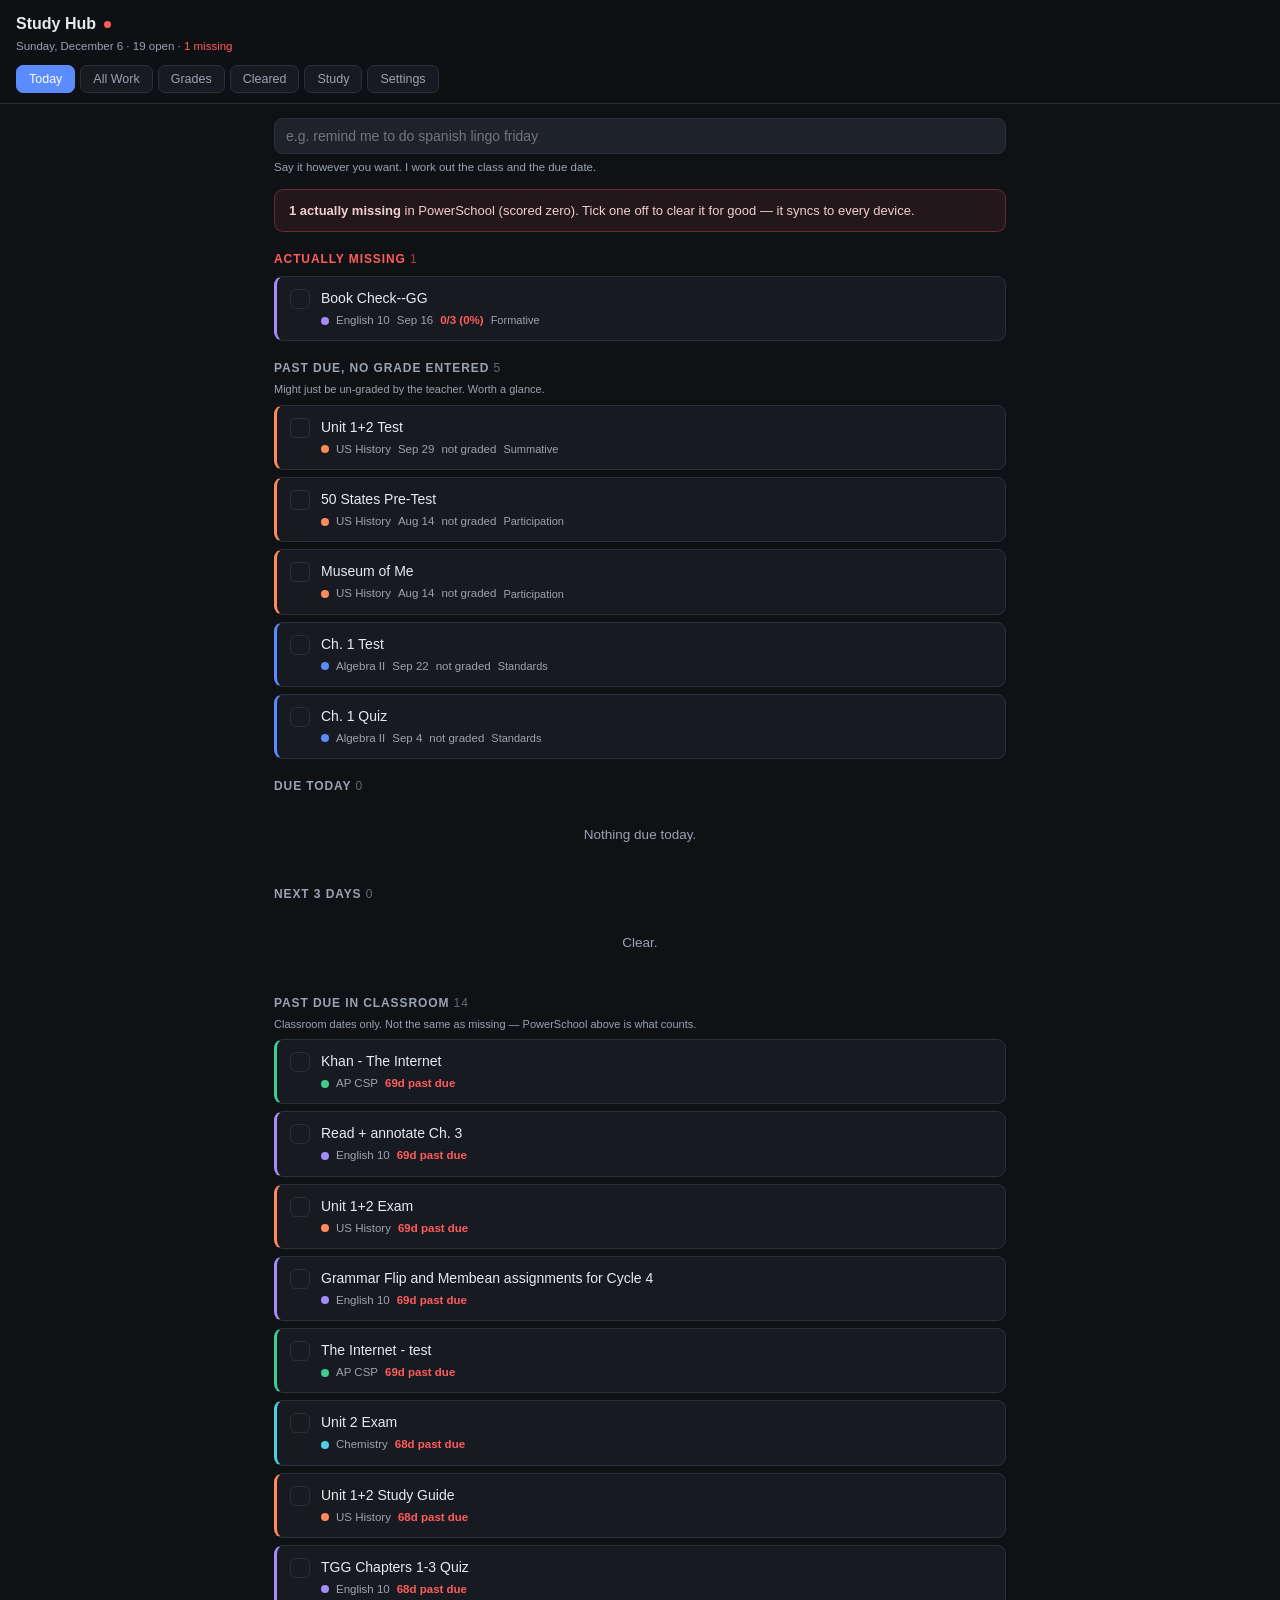
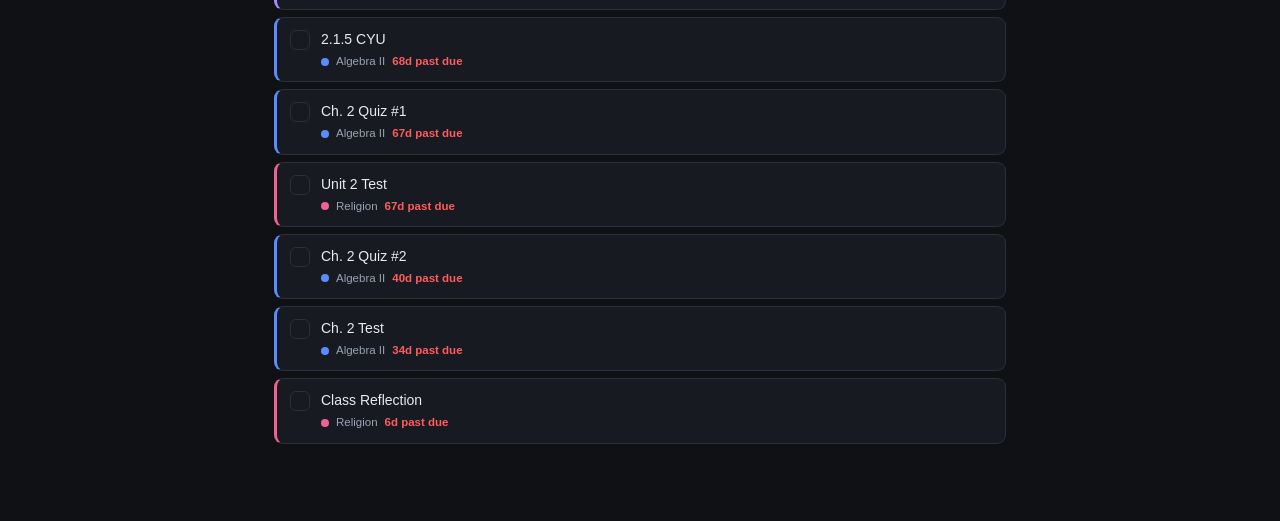
==== commit 10e7618e: "Add AP CSP Unit 2 (The Internet) trainer" ====
--- a/index.html
+++ b/index.html
@@ -336,7 +336,7 @@
 function renderStudy(){
   document.getElementById('study').innerHTML=
    '<div class="card"><h3>Test trainers</h3><p>Flashcards, practice tests and reference charts from your teachers\' own notes.</p>'
-   +'<a class="btn primary" href="study.html">Chemistry &amp; Religion</a><a class="btn" href="ush.html">US History Unit 1+2</a></div>'
+   +'<a class="btn primary" href="csp.html">AP CSP Unit 2 &mdash; The Internet</a><a class="btn" href="study.html">Chemistry &amp; Religion</a><a class="btn" href="ush.html">US History Unit 1+2</a></div>'
    +'<div class="card"><h3>Jump to a class</h3><div>'+DATA.classes.map(c=>'<a class="btn sm" target="_blank" href="https://classroom.google.com/c/'+c.id+'"><span class="dot" style="background:'+c.color+'"></span> '+esc(c.name)+'</a>').join('')+'</div></div>';
 }
 function renderSettings(){
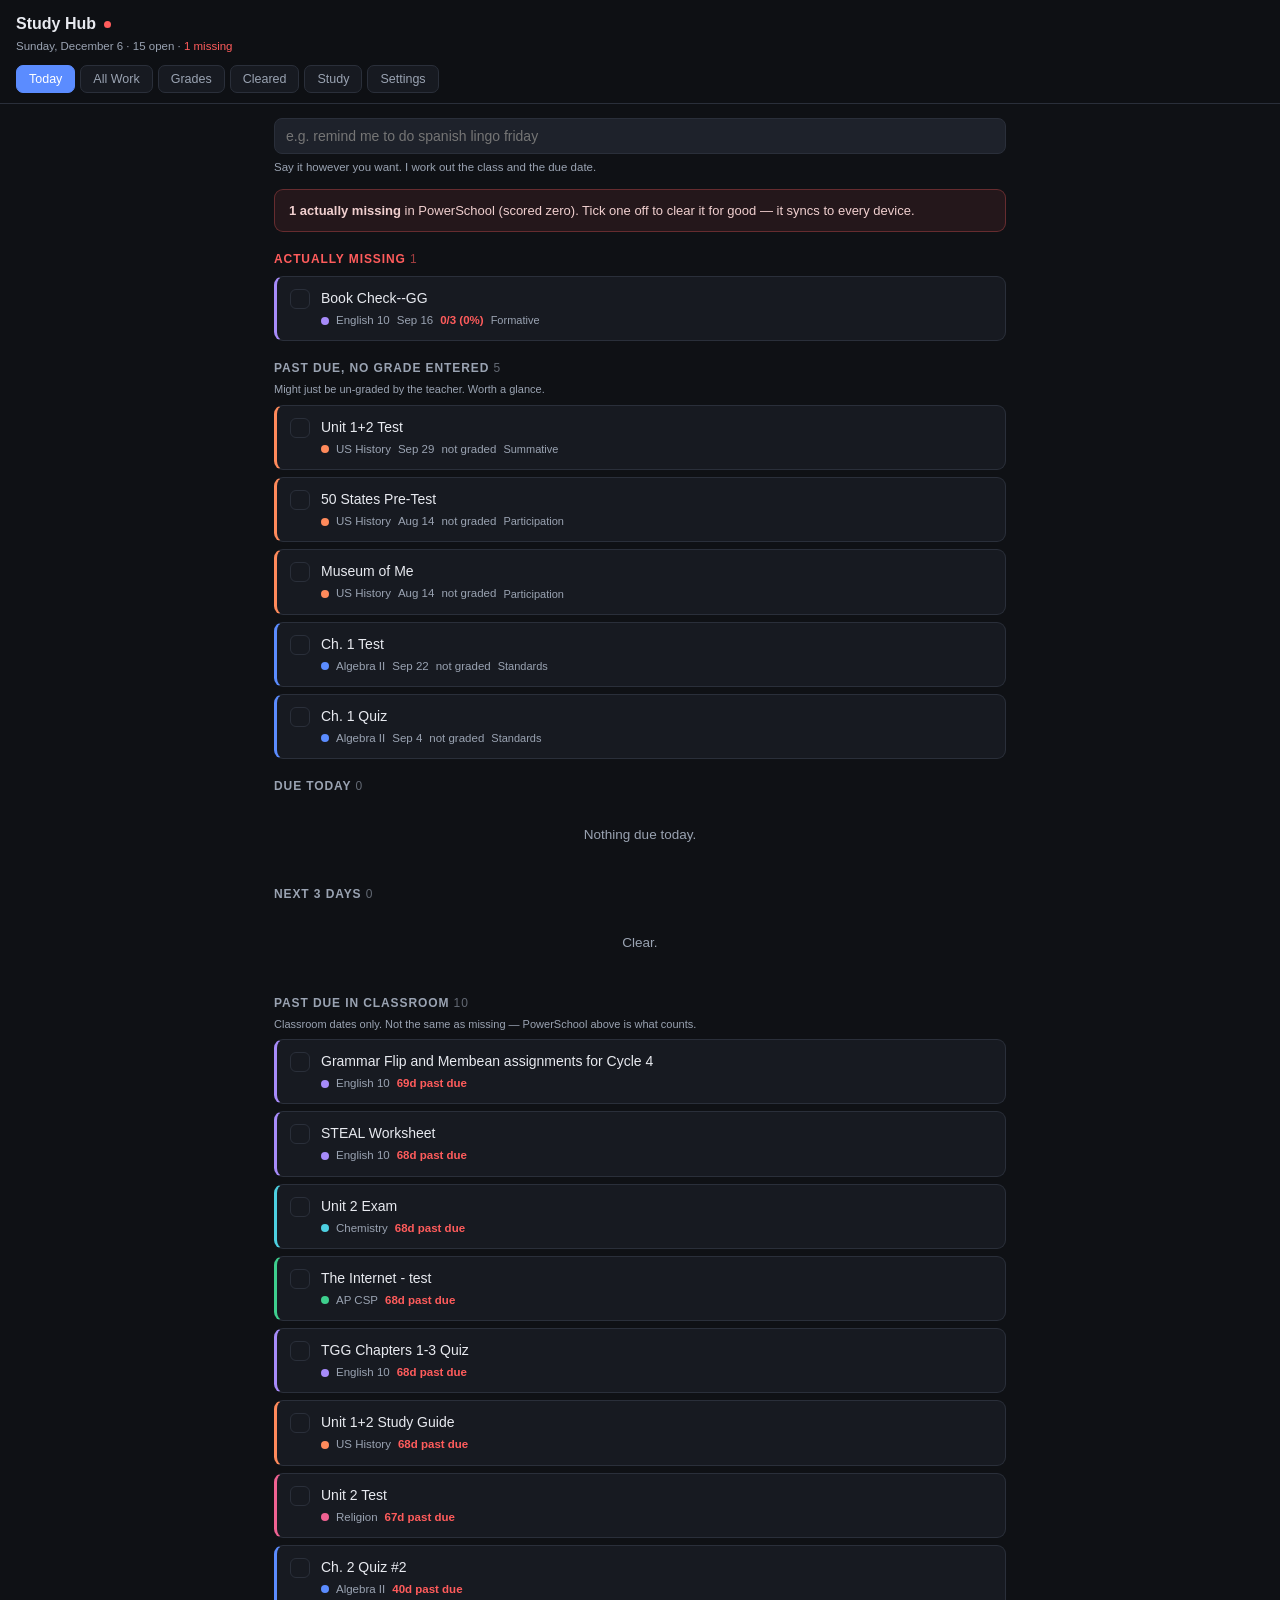
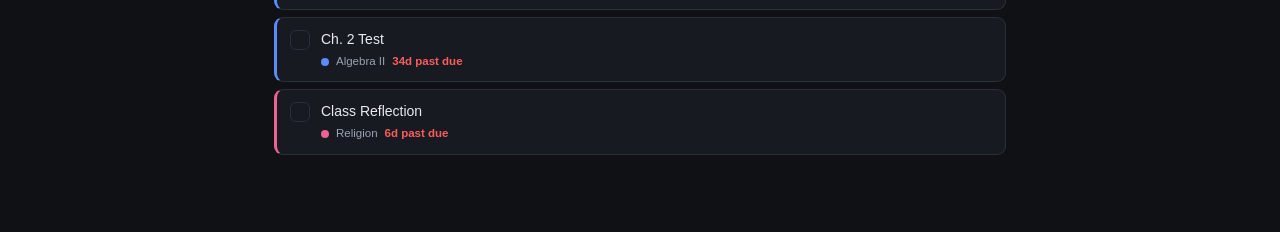
==== commit d89cf7b1: "GUI overhaul: per-class trainers, shared stylesheet, priority list, tests-only Study tab" ====
--- a/index.html
+++ b/index.html
@@ -62,6 +62,23 @@
 .note.red{background:rgba(255,92,92,.09);border-color:rgba(255,92,92,.3);color:#f0cfcf}
 .note.green{background:rgba(62,207,142,.09);border-color:rgba(62,207,142,.3);color:#c9ecdc}
 .hintline{font-size:11.5px;color:var(--dim);margin-top:5px}
+.big{background:var(--panel);border:1px solid var(--line);border-left-width:4px;border-radius:12px;
+ padding:14px 16px;margin-bottom:9px;display:flex;gap:14px;align-items:center}
+.big .cd{text-align:center;flex-shrink:0;min-width:46px}
+.big .cd b{display:block;font-size:26px;line-height:1;font-weight:700}
+.big .cd span{font-size:9.5px;text-transform:uppercase;letter-spacing:.6px;color:var(--dim)}
+.big .bd{flex:1;min-width:0}
+.big .bt{font-size:15px;font-weight:600;letter-spacing:-.2px}
+.big .bm{font-size:11.5px;color:var(--dim);margin-top:3px;display:flex;gap:8px;flex-wrap:wrap;align-items:center}
+.kindpill{font-size:9.5px;text-transform:uppercase;letter-spacing:.5px;padding:2px 7px;border-radius:20px;
+ background:var(--panel2);border:1px solid var(--line)}
+.clshead{display:flex;align-items:center;gap:8px;margin:20px 0 9px;font-size:12px;font-weight:600;
+ text-transform:uppercase;letter-spacing:.9px}
+.clsbar{flex:1;height:1px;background:var(--line)}
+.tcard{background:var(--panel);border:1px solid var(--line);border-left-width:4px;border-radius:12px;
+ padding:15px 17px;margin-bottom:10px}
+.tcard h3{margin:0 0 3px;font-size:15px}
+.tcard .tm{font-size:11.5px;color:var(--dim);margin-bottom:9px}
 .tiny{font-size:11px;color:var(--dim)}
 details summary{cursor:pointer;color:var(--accent);font-size:13px;font-weight:500;padding:3px 0}
 </style>
@@ -272,6 +289,21 @@
   push();document.getElementById('nl').value='';document.getElementById('preview').innerHTML='';window.__p=null;refresh();
 }
 
+function trainerFor(t){
+  return (DATA.trainers||[]).find(x=>x.cls===t.cls&&!x.past&&(!x.title||x.title===t.title))||null;
+}
+function bigRow(t){
+  const col=colorOf(t.cls),n=dayDiff(t.due),d=new Date(t.due);
+  const tr=trainerFor(t);
+  return '<div class="big" style="border-left-color:'+col+'">'
+   +'<div class="cd"><b style="color:'+(n<=1?'var(--bad)':n<=3?'var(--warn)':col)+'">'+n+'</b><span>'+(n===1?'day':'days')+'</span></div>'
+   +'<div class="bd"><div class="bt">'+esc(t.title)+'</div><div class="bm">'
+   +'<span class="dot" style="background:'+col+'"></span>'+esc(t.cls)
+   +'<span>'+d.toLocaleDateString([],{weekday:'short',month:'short',day:'numeric'})+'</span>'
+   +'<span class="kindpill">'+esc(t.kind)+'</span></div></div>'
+   +(tr?'<a class="btn sm" href="'+tr.file+'">Study</a>':'')
+   +'</div>';
+}
 function renderToday(){
   const t=allTasks().filter(x=>!isCleared(x));
   const od=t.filter(x=>x.due&&dayDiff(x.due)<0).sort((a,b)=>new Date(a.due)-new Date(b.due));
@@ -279,7 +311,15 @@
   const soon=t.filter(x=>x.due&&dayDiff(x.due)>0&&dayDiff(x.due)<=3).sort((a,b)=>new Date(a.due)-new Date(b.due));
   const zero=psB('zero');
   const ung=psB('ungraded').filter(p=>p.due&&new Date(p.due+'T12:00')<new Date());
+  /* big-ticket items first: tests and projects inside the next two weeks */
+  const bigs=allTasks().filter(x=>!isCleared(x)&&(x.kind==='test'||x.kind==='project')&&x.due
+      &&dayDiff(x.due)>=0&&dayDiff(x.due)<=14)
+    .sort((a,b)=>new Date(a.due)-new Date(b.due));
   let h=addBar();
+  if(bigs.length){
+    h+='<h2 class="sec">Big things coming up <span>'+bigs.length+'</span></h2>'
+      +bigs.map(bigRow).join('');
+  }
   if(zero.length)h+='<div class="note red"><b>'+zero.length+' actually missing</b> in PowerSchool (scored zero). Tick one off to clear it for good &mdash; it syncs to every device.</div>';
   else h+='<div class="note green">Nothing scored zero in PowerSchool right now.</div>';
   if(zero.length)h+='<h2 class="sec" style="color:var(--bad)">Actually missing <span>'+zero.length+'</span></h2>'+zero.map(p=>psRow(p)).join('');
@@ -334,10 +374,28 @@
   document.getElementById('cleared').innerHTML=h;
 }
 function renderStudy(){
-  document.getElementById('study').innerHTML=
-   '<div class="card"><h3>Test trainers</h3><p>Flashcards, practice tests and reference charts from your teachers\' own notes.</p>'
-   +'<a class="btn primary" href="csp.html">AP CSP Unit 2 &mdash; The Internet</a><a class="btn" href="study.html">Chemistry &amp; Religion</a><a class="btn" href="ush.html">US History Unit 1+2</a></div>'
-   +'<div class="card"><h3>Jump to a class</h3><div>'+DATA.classes.map(c=>'<a class="btn sm" target="_blank" href="https://classroom.google.com/c/'+c.id+'"><span class="dot" style="background:'+c.color+'"></span> '+esc(c.name)+'</a>').join('')+'</div></div>';
+  const tests=allTasks().filter(x=>!isCleared(x)&&x.kind==='test'&&x.due&&dayDiff(x.due)>=0)
+    .sort((a,b)=>new Date(a.due)-new Date(b.due));
+  let sh='<h2 class="sec">Upcoming tests <span>'+tests.length+'</span></h2>';
+  sh+= tests.length? tests.map(function(t){
+      const col=colorOf(t.cls),n=dayDiff(t.due),tr=trainerFor(t);
+      return '<div class="tcard" style="border-left-color:'+col+'">'
+       +'<h3>'+esc(t.title)+'</h3><div class="tm">'+esc(t.cls)+' &middot; '
+       +new Date(t.due).toLocaleDateString([],{weekday:'long',month:'long',day:'numeric'})
+       +' &middot; '+(n===0?'today':n===1?'tomorrow':'in '+n+' days')+'</div>'
+       +(tr?'<a class="btn primary sm" href="'+tr.file+'">Open '+esc(tr.label)+' trainer</a>'
+           :'<span class="tiny">No trainer built for this one yet &mdash; ask me and I\'ll make one.</span>')
+       +'</div>'}).join('')
+    : '<div class="empty">No tests scheduled.</div>';
+  const past=(DATA.trainers||[]).filter(function(x){return x.past});
+  if(past.length)sh+='<h2 class="sec">Past trainers</h2>'+past.map(function(x){
+    return '<div class="tcard" style="border-left-color:'+colorOf(x.cls)+';opacity:.75">'
+     +'<h3>'+esc(x.cls)+'</h3><div class="tm">'+esc(x.label)+' &middot; '+x.terms+' terms</div>'
+     +'<a class="btn sm" href="'+x.file+'">Still open it</a></div>'}).join('');
+  sh+='<h2 class="sec">Jump to a class</h2><div class="card">'
+   +DATA.classes.map(c=>'<a class="btn sm" target="_blank" href="https://classroom.google.com/c/'+c.id+'"><span class="dot" style="background:'+c.color+'"></span> '+esc(c.name)+'</a>').join('')
+   +'</div>';
+  document.getElementById('study').innerHTML=sh;
 }
 function renderSettings(){
   const ks=Object.keys(S.alias);
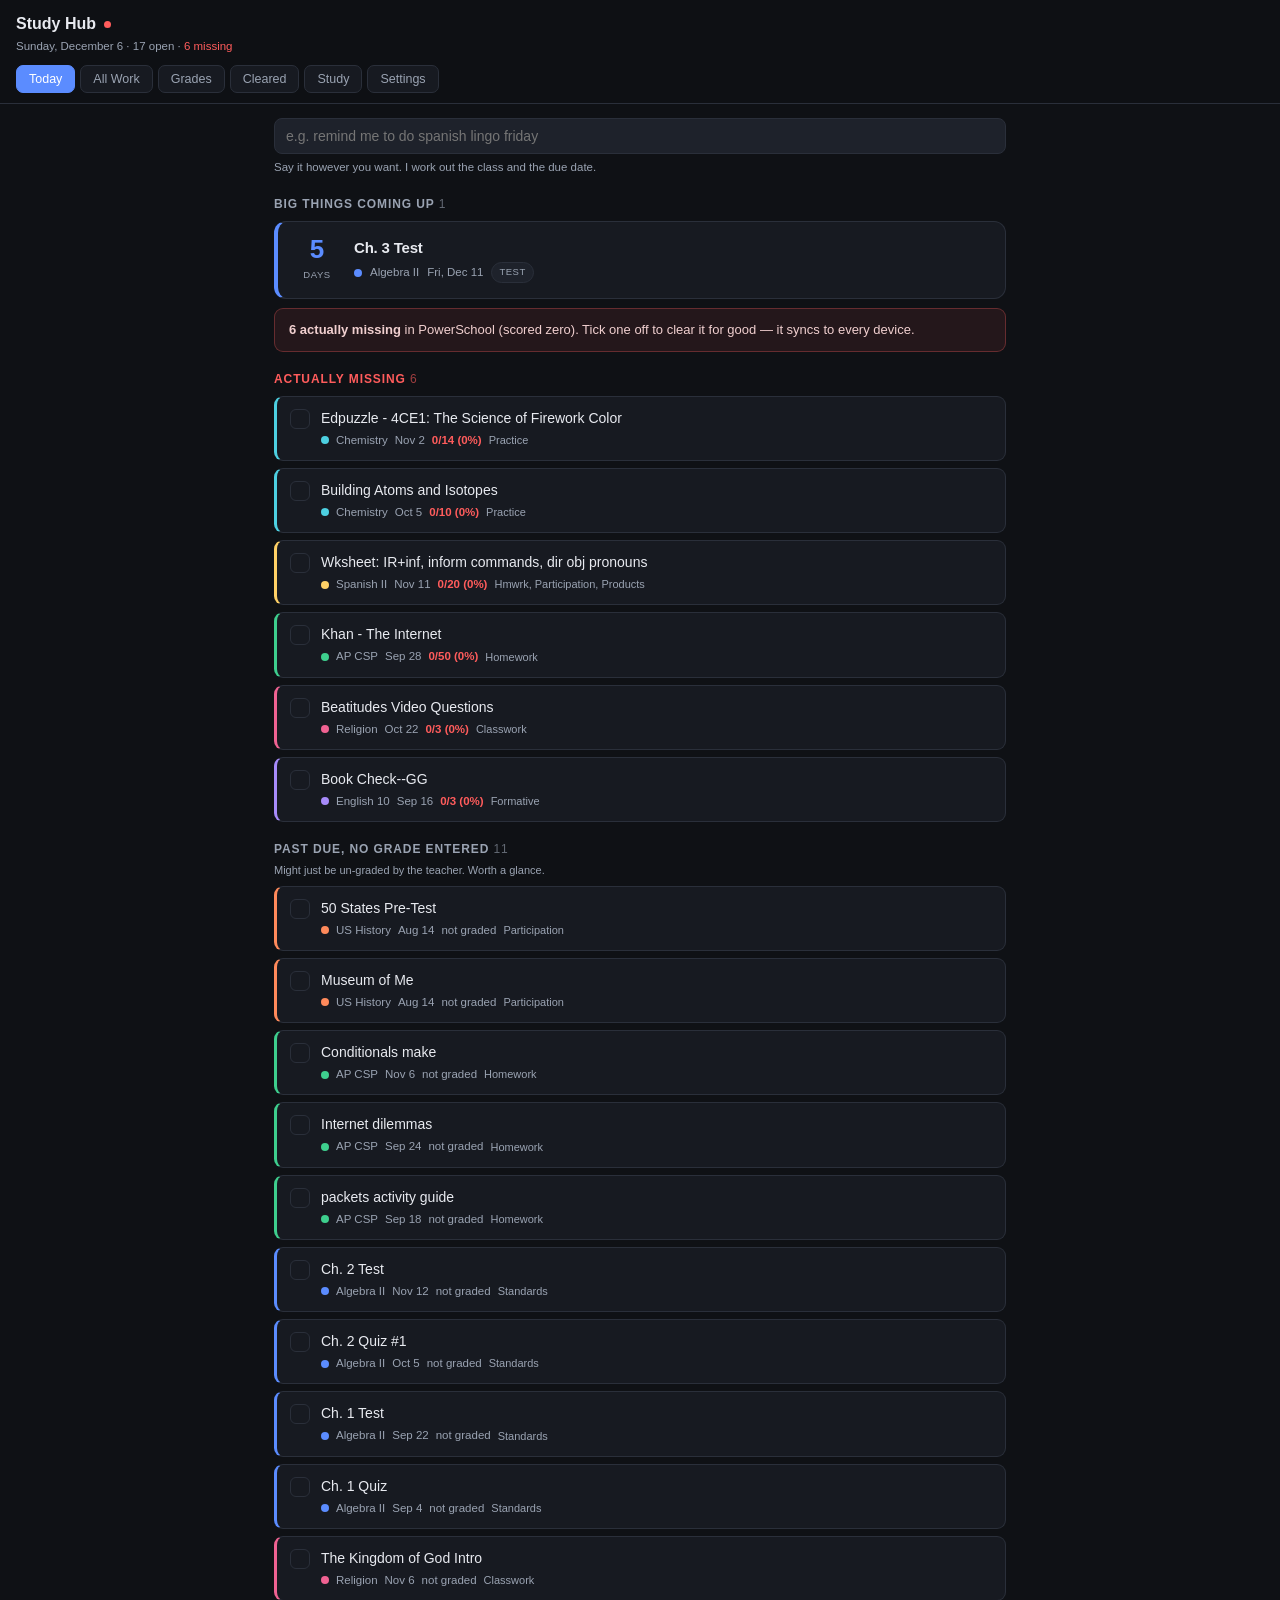
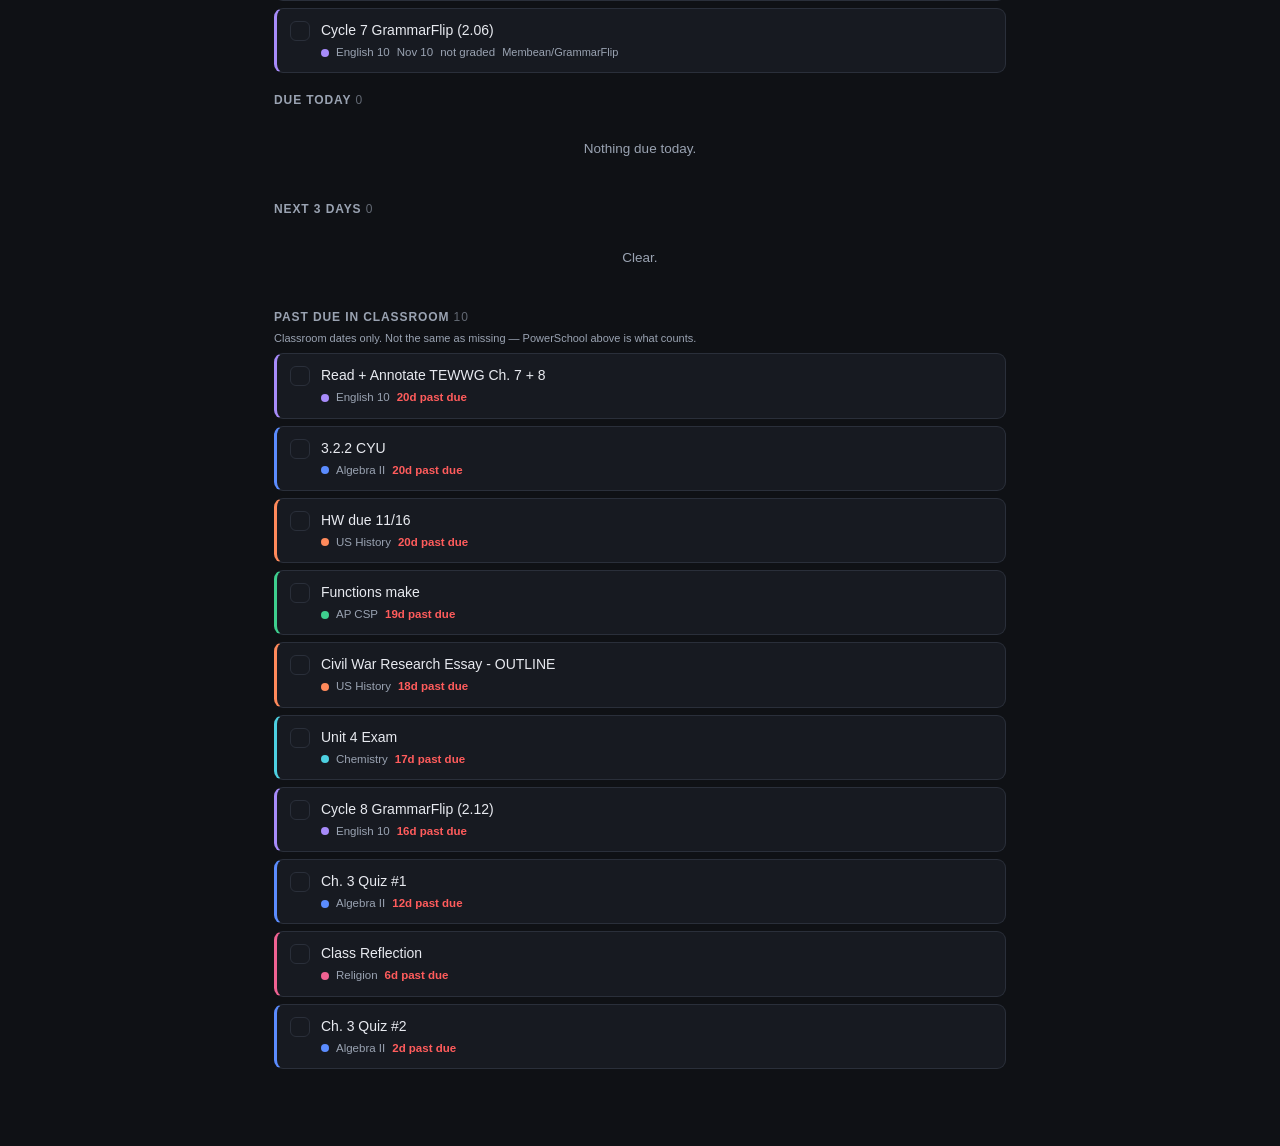
==== commit 4f63ad68: "Add Spanish II trainer (spa.html) + Study tab list of trainers without a test date" ====
--- a/index.html
+++ b/index.html
@@ -387,6 +387,12 @@
            :'<span class="tiny">No trainer built for this one yet &mdash; ask me and I\'ll make one.</span>')
        +'</div>'}).join('')
     : '<div class="empty">No tests scheduled.</div>';
+  const usedTr=tests.map(trainerFor).filter(Boolean);
+  const other=(DATA.trainers||[]).filter(function(x){return !x.past&&usedTr.indexOf(x)<0});
+  if(other.length)sh+='<h2 class="sec">Trainers without a test date yet <span>'+other.length+'</span></h2>'+other.map(function(x){
+    return '<div class="tcard" style="border-left-color:'+colorOf(x.cls)+'">'
+     +'<h3>'+esc(x.cls)+'</h3><div class="tm">'+esc(x.label)+' &middot; '+x.terms+' terms</div>'
+     +'<a class="btn primary sm" href="'+x.file+'">Open trainer</a></div>'}).join('');
   const past=(DATA.trainers||[]).filter(function(x){return x.past});
   if(past.length)sh+='<h2 class="sec">Past trainers</h2>'+past.map(function(x){
     return '<div class="tcard" style="border-left-color:'+colorOf(x.cls)+';opacity:.75">'
